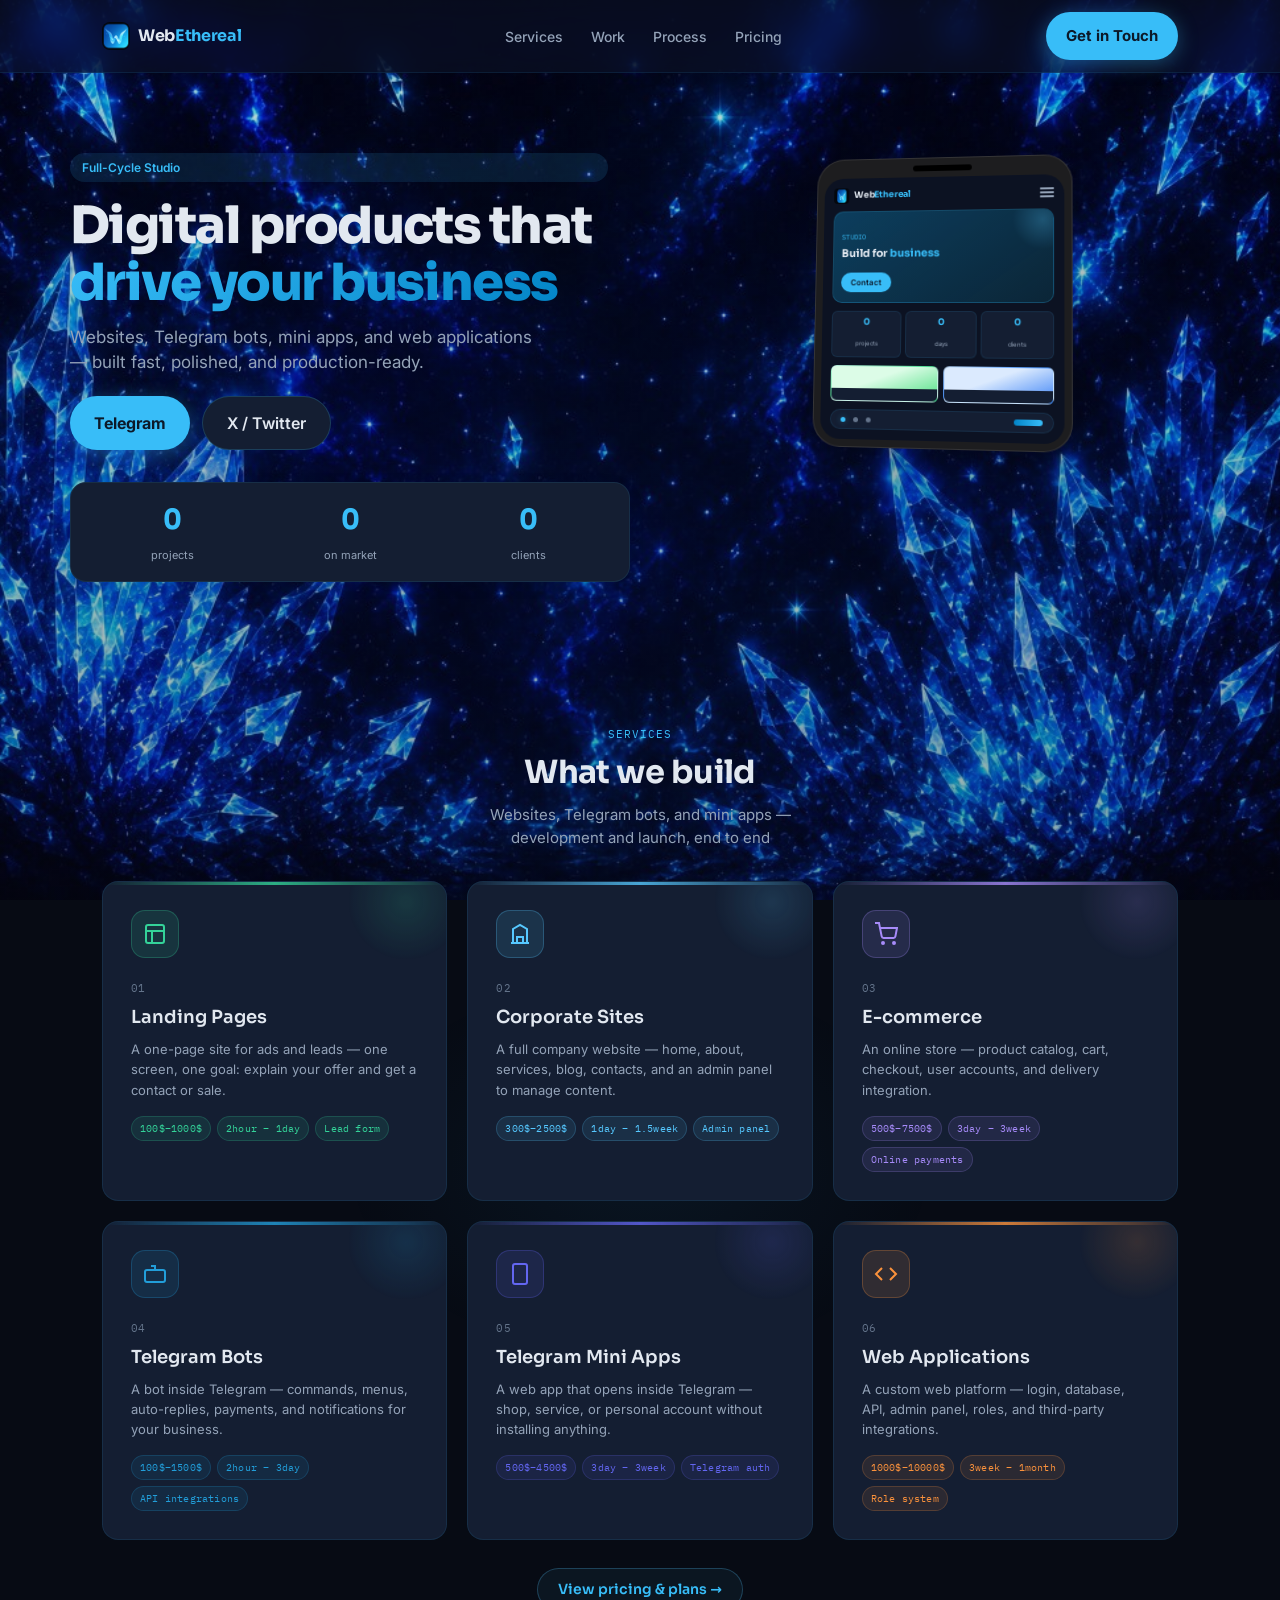
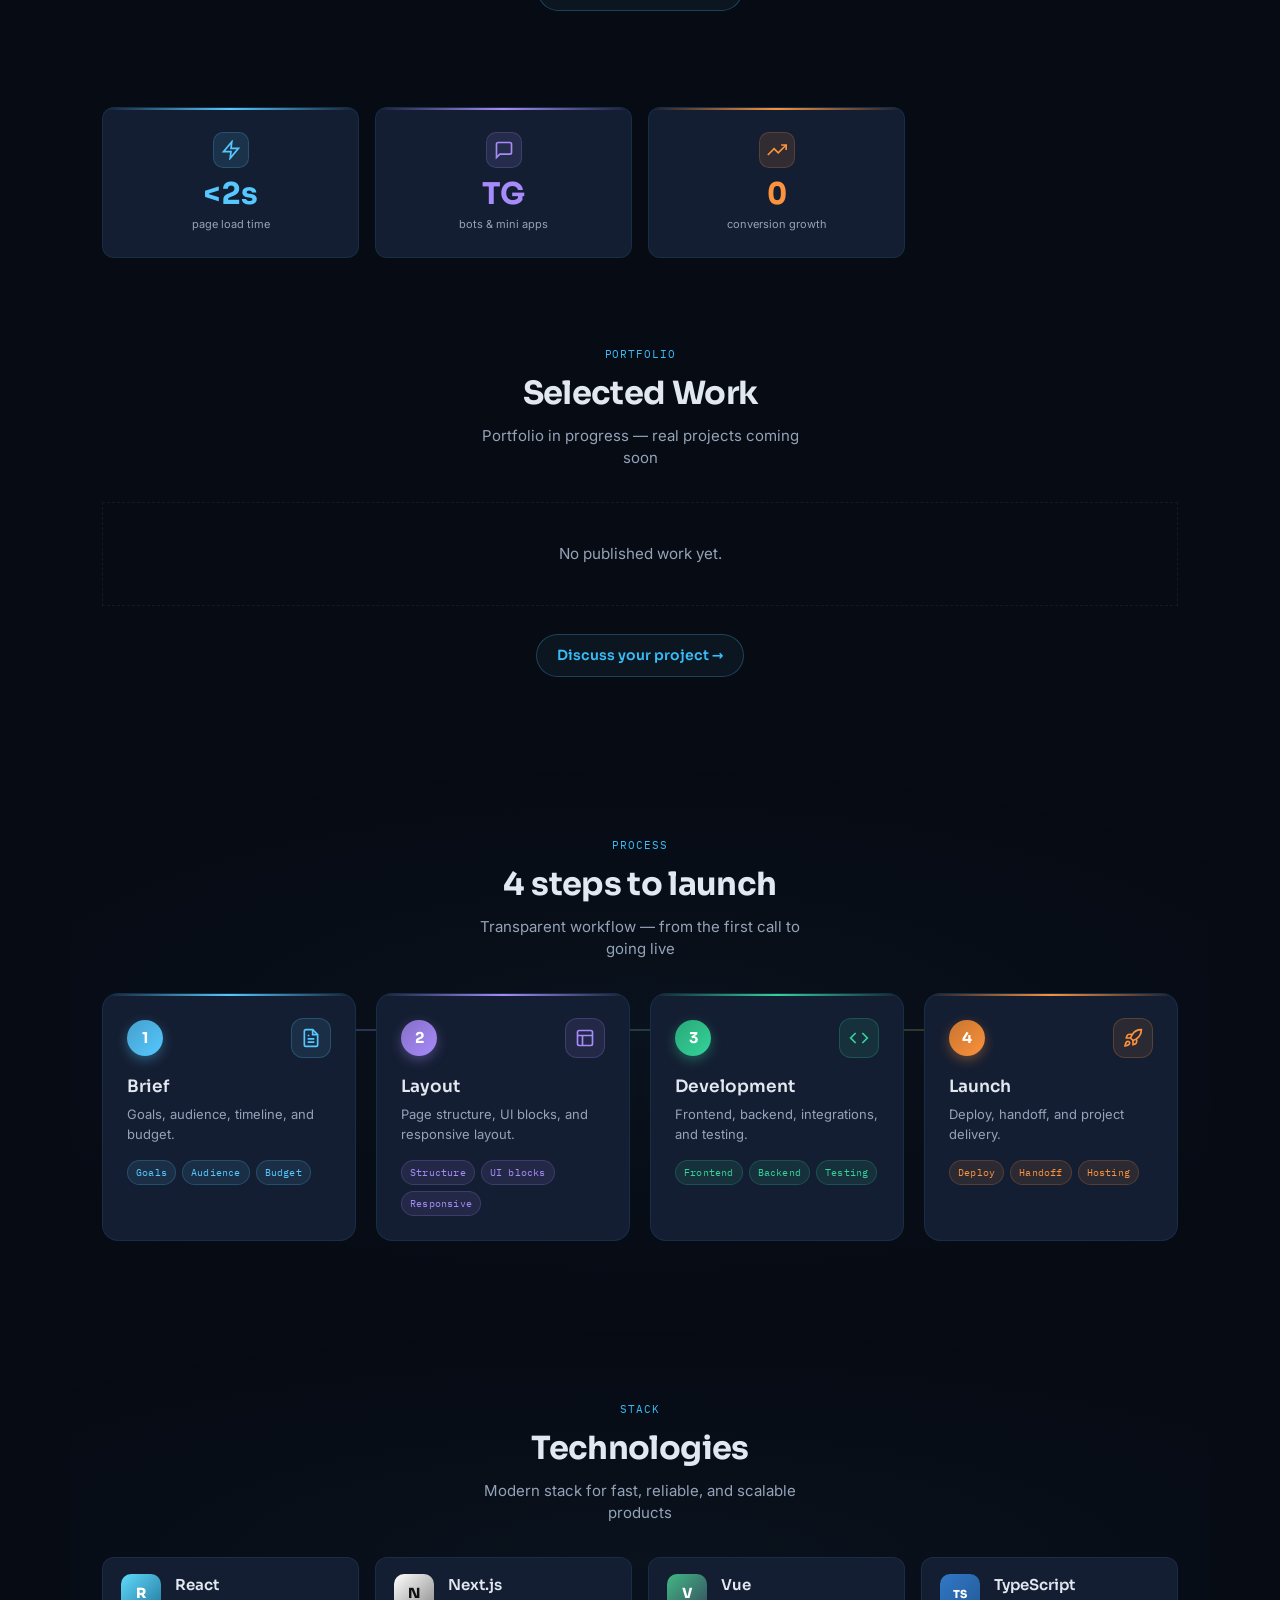
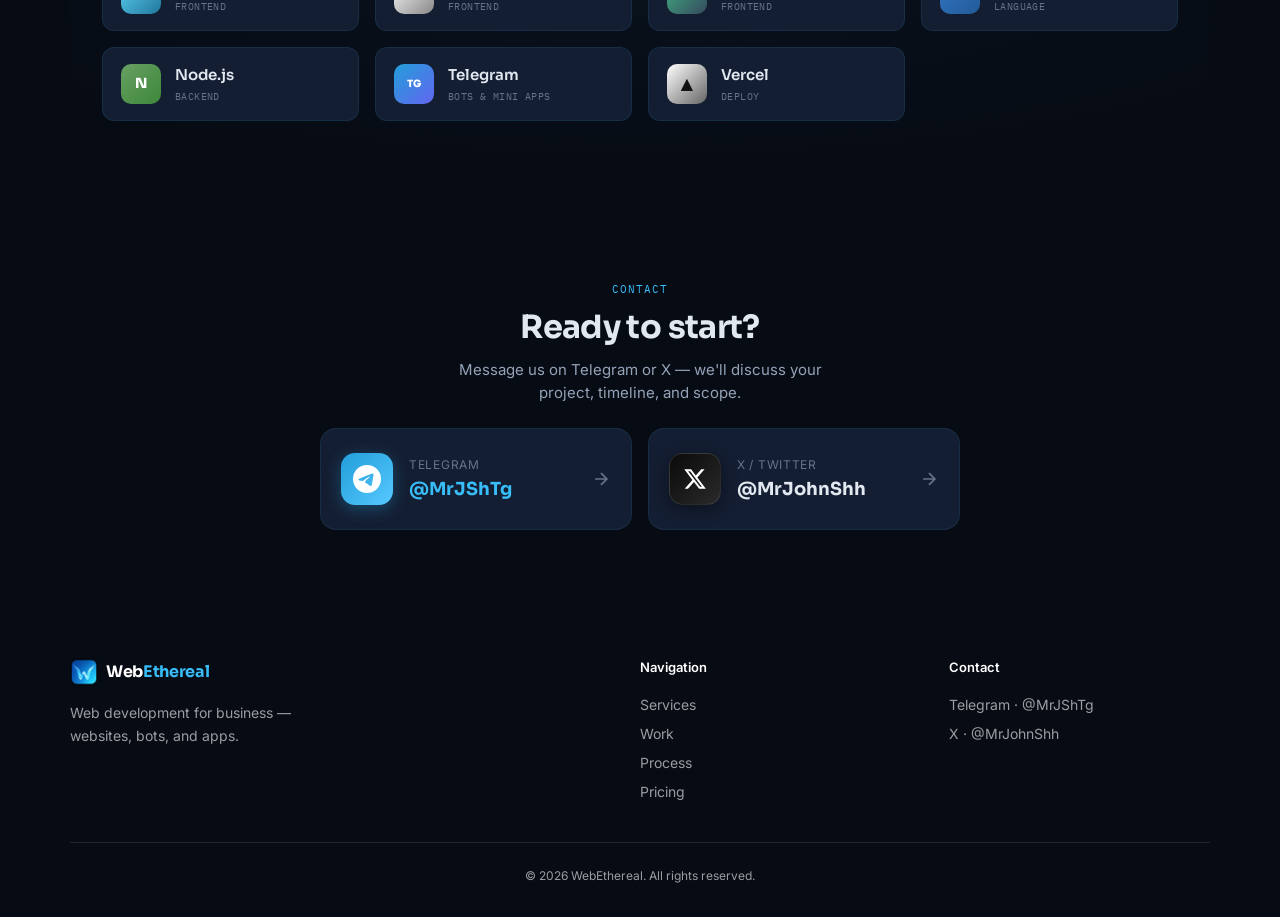
==== index.html @ c82da0ba "Update service cards with clear descriptions and pricing tags Co-authored-by: Cursor <cursoragent@cu" ====
<!DOCTYPE html>
<html lang="en">
<head>
  <meta charset="UTF-8">
  <meta name="viewport" content="width=device-width, initial-scale=1.0, viewport-fit=cover">
  <title>WebEthereal — Web Development Studio</title>
  <meta name="description" content="WebEthereal — full-cycle web studio: websites, Telegram bots, mini apps, and web applications.">
  <meta name="theme-color" content="#0c1222">
  <link rel="icon" href="images/logo.png" type="image/png">
  <link rel="preconnect" href="https://fonts.googleapis.com">
  <link rel="preconnect" href="https://fonts.gstatic.com" crossorigin>
  <link href="https://fonts.googleapis.com/css2?family=IBM+Plex+Mono:wght@400;500&family=Sora:wght@400;500;600;700;800&family=Inter:wght@400;500;600&display=swap" rel="stylesheet">
  <link rel="preload" href="images/bg.jpg" as="image">
  <link rel="stylesheet" href="css/styles.css">
</head>
<body>
  <div class="bg-media" aria-hidden="true">
    <div class="bg-media__overlay"></div>
  </div>

  <a href="#main" class="skip-link">Skip to content</a>

  <div class="app-shell">
    <div class="scroll-progress" id="scrollProgress" aria-hidden="true"></div>

    <header class="site-header" id="top">
      <nav class="nav" aria-label="Main navigation">
        <a href="#top" class="nav-logo">
          <img class="logo-mark" src="images/logo.png" alt="" width="28" height="28">
          <span class="logo-text">Web<span class="logo-accent">Ethereal</span></span>
        </a>
        <ul class="nav-links">
          <li><a href="#services">Services</a></li>
          <li><a href="#work">Work</a></li>
          <li><a href="#process">Process</a></li>
          <li><a href="docs.html">Pricing</a></li>
        </ul>
        <div class="nav-actions">
          <a href="#contact" class="btn btn-primary">Get in Touch</a>
        </div>
        <a href="#contact" class="btn btn-primary btn-sm header-cta mobile-only">Contact</a>
        <button class="nav-toggle mobile-only" id="navToggle" aria-label="Open menu" aria-expanded="false">
          <span></span><span></span><span></span>
        </button>
      </nav>
      <div class="mobile-drawer" id="mobileDrawer" aria-hidden="true">
        <ul class="drawer-links">
          <li><a href="#services">Services</a></li>
          <li><a href="#work">Work</a></li>
          <li><a href="#process">Process</a></li>
          <li><a href="docs.html">Pricing</a></li>
          <li><a href="#contact">Contact</a></li>
        </ul>
      </div>
    </header>

    <main id="main">
      <section class="hero">
        <div class="hero-bg" aria-hidden="true"></div>

        <div class="hero-content">
          <p class="hero-badge anim-item" style="--i:0">Full-Cycle Studio</p>
          <h1 class="hero-title anim-item" style="--i:1">
            Digital products that<br>
            <span class="hero-highlight">drive your business</span>
          </h1>
          <p class="hero-desc anim-item" style="--i:2">
            Websites, Telegram bots, mini apps, and web applications — built fast, polished, and production-ready.
          </p>
          <div class="hero-cta anim-item" style="--i:3">
            <a href="https://t.me/MrJShTg" target="_blank" rel="noopener noreferrer" class="btn btn-primary btn-lg btn-press">Telegram</a>
            <a href="https://x.com/MrJohnShh" target="_blank" rel="noopener noreferrer" class="btn btn-outline btn-lg btn-press">X / Twitter</a>
          </div>

          <div class="phone-mock anim-item" style="--i:4" aria-hidden="true">
            <div class="phone-frame">
              <div class="phone-notch"></div>
              <div class="phone-screen">
                <div class="mock-app">
                  <div class="mock-topbar">
                    <img class="mock-logo" src="images/logo.png" alt="" width="16" height="16">
                    <span class="mock-brand">Web<span>Ethereal</span></span>
                    <span class="mock-menu"></span>
                  </div>
                  <div class="mock-hero-card">
                    <span class="mock-badge">Studio</span>
                    <p class="mock-title">Build for <span>business</span></p>
                    <div class="mock-cta">Contact</div>
                  </div>
                  <div class="mock-stats">
                    <div class="mock-stat"><strong>0</strong><span>projects</span></div>
                    <div class="mock-stat"><strong>0</strong><span>days</span></div>
                    <div class="mock-stat"><strong>0</strong><span>clients</span></div>
                  </div>
                  <div class="mock-cards">
                    <div class="mock-card mock-card--green"></div>
                    <div class="mock-card mock-card--blue"></div>
                  </div>
                  <div class="mock-bottom-nav">
                    <span class="mock-nav-dot active"></span>
                    <span class="mock-nav-dot"></span>
                    <span class="mock-nav-dot"></span>
                    <span class="mock-nav-pill"></span>
                  </div>
                </div>
              </div>
            </div>
          </div>

          <div class="hero-stats anim-item" style="--i:5">
            <div class="hero-stat">
              <span class="hero-stat-num" data-count="0">0</span>
              <span class="hero-stat-label">projects</span>
            </div>
            <div class="hero-stat">
              <span class="hero-stat-num" data-count="0">0</span>
              <span class="hero-stat-label">on market</span>
            </div>
            <div class="hero-stat">
              <span class="hero-stat-num" data-count="0">0</span>
              <span class="hero-stat-label">clients</span>
            </div>
          </div>
        </div>
      </section>

      <section class="section services" id="services">
        <div class="services-wrap">
          <header class="section-header reveal">
            <p class="section-eyebrow">Services</p>
            <h2 class="section-title">What we build</h2>
            <p class="section-desc">Websites, Telegram bots, and mini apps — development and launch, end to end</p>
          </header>
          <div class="services-grid snap-scroll">
            <article class="service-card service-card--landing reveal">
              <div class="service-card-bg" aria-hidden="true"></div>
              <div class="service-icon" aria-hidden="true">
                <svg width="24" height="24" viewBox="0 0 24 24" fill="none" stroke="currentColor" stroke-width="2"><rect x="3" y="3" width="18" height="18" rx="2"/><path d="M3 9h18M9 21V9"/></svg>
              </div>
              <span class="service-num">01</span>
              <h3>Landing Pages</h3>
              <p>A one-page site for ads and leads — one screen, one goal: explain your offer and get a contact or sale.</p>
              <ul class="service-tags">
                <li>100$–1000$</li>
                <li>2hour – 1day</li>
                <li>Lead form</li>
              </ul>
            </article>
            <article class="service-card service-card--corp reveal">
              <div class="service-card-bg" aria-hidden="true"></div>
              <div class="service-icon" aria-hidden="true">
                <svg width="24" height="24" viewBox="0 0 24 24" fill="none" stroke="currentColor" stroke-width="2"><path d="M3 21h18M5 21V7l7-4 7 4v14"/><path d="M9 21v-6h6v6"/></svg>
              </div>
              <span class="service-num">02</span>
              <h3>Corporate Sites</h3>
              <p>A full company website — home, about, services, blog, contacts, and an admin panel to manage content.</p>
              <ul class="service-tags">
                <li>300$–2500$</li>
                <li>1day – 1.5week</li>
                <li>Admin panel</li>
              </ul>
            </article>
            <article class="service-card service-card--shop reveal">
              <div class="service-card-bg" aria-hidden="true"></div>
              <div class="service-icon" aria-hidden="true">
                <svg width="24" height="24" viewBox="0 0 24 24" fill="none" stroke="currentColor" stroke-width="2"><circle cx="9" cy="21" r="1"/><circle cx="20" cy="21" r="1"/><path d="M1 1h4l2.68 13.39a2 2 0 0 0 2 1.61h9.72a2 2 0 0 0 2-1.61L23 6H6"/></svg>
              </div>
              <span class="service-num">03</span>
              <h3>E-commerce</h3>
              <p>An online store — product catalog, cart, checkout, user accounts, and delivery integration.</p>
              <ul class="service-tags">
                <li>500$–7500$</li>
                <li>3day – 3week</li>
                <li>Online payments</li>
              </ul>
            </article>
            <article class="service-card service-card--bot reveal">
              <div class="service-card-bg" aria-hidden="true"></div>
              <div class="service-icon" aria-hidden="true">
                <svg width="24" height="24" viewBox="0 0 24 24" fill="none" stroke="currentColor" stroke-width="2"><path d="M12 8V4H8"/><rect x="2" y="8" width="20" height="12" rx="2"/><path d="M6 12h.01M10 12h.01M14 12h.01M18 12h.01"/></svg>
              </div>
              <span class="service-num">04</span>
              <h3>Telegram Bots</h3>
              <p>A bot inside Telegram — commands, menus, auto-replies, payments, and notifications for your business.</p>
              <ul class="service-tags">
                <li>100$–1500$</li>
                <li>2hour – 3day</li>
                <li>API integrations</li>
              </ul>
            </article>
            <article class="service-card service-card--miniapp reveal">
              <div class="service-card-bg" aria-hidden="true"></div>
              <div class="service-icon" aria-hidden="true">
                <svg width="24" height="24" viewBox="0 0 24 24" fill="none" stroke="currentColor" stroke-width="2"><rect x="5" y="2" width="14" height="20" rx="2"/><path d="M12 18h.01"/></svg>
              </div>
              <span class="service-num">05</span>
              <h3>Telegram Mini Apps</h3>
              <p>A web app that opens inside Telegram — shop, service, or personal account without installing anything.</p>
              <ul class="service-tags">
                <li>500$–4500$</li>
                <li>3day – 3week</li>
                <li>Telegram auth</li>
              </ul>
            </article>
            <article class="service-card service-card--webapp reveal">
              <div class="service-card-bg" aria-hidden="true"></div>
              <div class="service-icon" aria-hidden="true">
                <svg width="24" height="24" viewBox="0 0 24 24" fill="none" stroke="currentColor" stroke-width="2"><polyline points="16 18 22 12 16 6"/><polyline points="8 6 2 12 8 18"/></svg>
              </div>
              <span class="service-num">06</span>
              <h3>Web Applications</h3>
              <p>A custom web platform — login, database, API, admin panel, roles, and third-party integrations.</p>
              <ul class="service-tags">
                <li>1000$–10000$</li>
                <li>3week – 1month</li>
                <li>Role system</li>
              </ul>
            </article>
          </div>
          <div class="services-footer reveal">
            <a href="docs.html" class="services-cta">View pricing & plans →</a>
          </div>
        </div>
        <div class="scroll-hint mobile-only" aria-hidden="true">← scroll →</div>
      </section>

      <section class="section metrics" aria-label="Metrics">
        <div class="metrics-wrap">
          <div class="metrics-grid">
            <article class="metric-card metric-card--speed reveal">
              <div class="metric-icon" aria-hidden="true">
                <svg width="20" height="20" viewBox="0 0 24 24" fill="none" stroke="currentColor" stroke-width="2"><path d="M13 2L3 14h9l-1 8 10-12h-9l1-8z"/></svg>
              </div>
              <span class="metric-value">&lt;2s</span>
              <span class="metric-label">page load time</span>
            </article>
            <article class="metric-card metric-card--monitor reveal">
              <div class="metric-icon" aria-hidden="true">
                <svg width="20" height="20" viewBox="0 0 24 24" fill="none" stroke="currentColor" stroke-width="2"><path d="M21 15a2 2 0 0 1-2 2H7l-4 4V5a2 2 0 0 1 2-2h14a2 2 0 0 1 2 2z"/></svg>
              </div>
              <span class="metric-value">TG</span>
              <span class="metric-label">bots & mini apps</span>
            </article>
            <article class="metric-card metric-card--growth reveal">
              <div class="metric-icon" aria-hidden="true">
                <svg width="20" height="20" viewBox="0 0 24 24" fill="none" stroke="currentColor" stroke-width="2"><path d="M23 6l-9.5 9.5-5-5L1 18"/><path d="M17 6h6v6"/></svg>
              </div>
              <span class="metric-value" data-count="0">0</span>
              <span class="metric-label">conversion growth</span>
            </article>
          </div>
        </div>
      </section>

      <section class="section work" id="work">
        <div class="work-wrap">
          <header class="section-header reveal">
            <p class="section-eyebrow">Portfolio</p>
            <h2 class="section-title">Selected Work</h2>
            <p class="section-desc">Portfolio in progress — real projects coming soon</p>
          </header>
          <div class="work-empty reveal">
            <p>No published work yet.</p>
          </div>
          <div class="work-footer reveal">
            <a href="#contact" class="work-cta">Discuss your project →</a>
          </div>
        </div>
      </section>

      <section class="section process" id="process">
        <div class="process-wrap">
          <header class="section-header reveal">
            <p class="section-eyebrow">Process</p>
            <h2 class="section-title">4 steps to launch</h2>
            <p class="section-desc">Transparent workflow — from the first call to going live</p>
          </header>
          <div class="process-track">
            <div class="process-line" aria-hidden="true"></div>
            <div class="process-scroll snap-scroll">
              <article class="process-step process-step--1 reveal">
                <div class="process-step-top">
                  <span class="process-num">1</span>
                  <div class="process-icon" aria-hidden="true">
                    <svg width="20" height="20" viewBox="0 0 24 24" fill="none" stroke="currentColor" stroke-width="2"><path d="M14 2H6a2 2 0 0 0-2 2v16a2 2 0 0 0 2 2h12a2 2 0 0 0 2-2V8z"/><path d="M14 2v6h6M16 13H8M16 17H8M10 9H8"/></svg>
                  </div>
                </div>
                <h3>Brief</h3>
                <p>Goals, audience, timeline, and budget.</p>
                <ul class="process-tags">
                  <li>Goals</li>
                  <li>Audience</li>
                  <li>Budget</li>
                </ul>
              </article>
              <article class="process-step process-step--2 reveal">
                <div class="process-step-top">
                  <span class="process-num">2</span>
                  <div class="process-icon" aria-hidden="true">
                    <svg width="20" height="20" viewBox="0 0 24 24" fill="none" stroke="currentColor" stroke-width="2"><rect x="3" y="3" width="18" height="18" rx="2"/><path d="M3 9h18M9 21V9"/></svg>
                  </div>
                </div>
                <h3>Layout</h3>
                <p>Page structure, UI blocks, and responsive layout.</p>
                <ul class="process-tags">
                  <li>Structure</li>
                  <li>UI blocks</li>
                  <li>Responsive</li>
                </ul>
              </article>
              <article class="process-step process-step--3 reveal">
                <div class="process-step-top">
                  <span class="process-num">3</span>
                  <div class="process-icon" aria-hidden="true">
                    <svg width="20" height="20" viewBox="0 0 24 24" fill="none" stroke="currentColor" stroke-width="2"><polyline points="16 18 22 12 16 6"/><polyline points="8 6 2 12 8 18"/></svg>
                  </div>
                </div>
                <h3>Development</h3>
                <p>Frontend, backend, integrations, and testing.</p>
                <ul class="process-tags">
                  <li>Frontend</li>
                  <li>Backend</li>
                  <li>Testing</li>
                </ul>
              </article>
              <article class="process-step process-step--4 reveal">
                <div class="process-step-top">
                  <span class="process-num">4</span>
                  <div class="process-icon" aria-hidden="true">
                    <svg width="20" height="20" viewBox="0 0 24 24" fill="none" stroke="currentColor" stroke-width="2"><path d="M4.5 16.5c-1.5 1.26-2 5-2 5s3.74-.5 5-2c.71-.84.7-2.13-.09-2.91a2.18 2.18 0 0 0-2.91-.09z"/><path d="M12 15l-3-3a22 22 0 0 1 2-3.95A12.88 12.88 0 0 1 22 2c0 2.72-.78 7.5-6 11a22.35 22.35 0 0 1-4 2z"/><path d="M9 12H4s.55-3.03 2-4c1.62-1.08 5 0 5 0"/><path d="M12 15v5s3.03-.55 4-2c1.08-1.62 0-5 0-5"/></svg>
                  </div>
                </div>
                <h3>Launch</h3>
                <p>Deploy, handoff, and project delivery.</p>
                <ul class="process-tags">
                  <li>Deploy</li>
                  <li>Handoff</li>
                  <li>Hosting</li>
                </ul>
              </article>
            </div>
          </div>
        </div>
      </section>

      <section class="section stack" id="stack">
        <div class="stack-wrap">
          <header class="section-header reveal">
            <p class="section-eyebrow">Stack</p>
            <h2 class="section-title">Technologies</h2>
            <p class="section-desc">Modern stack for fast, reliable, and scalable products</p>
          </header>
          <div class="stack-grid">
            <article class="stack-card reveal">
              <div class="stack-icon stack-icon--react" aria-hidden="true">R</div>
              <div class="stack-info"><strong>React</strong><span>Frontend</span></div>
            </article>
            <article class="stack-card reveal">
              <div class="stack-icon stack-icon--next" aria-hidden="true">N</div>
              <div class="stack-info"><strong>Next.js</strong><span>Frontend</span></div>
            </article>
            <article class="stack-card reveal">
              <div class="stack-icon stack-icon--vue" aria-hidden="true">V</div>
              <div class="stack-info"><strong>Vue</strong><span>Frontend</span></div>
            </article>
            <article class="stack-card reveal">
              <div class="stack-icon stack-icon--ts" aria-hidden="true">TS</div>
              <div class="stack-info"><strong>TypeScript</strong><span>Language</span></div>
            </article>
            <article class="stack-card reveal">
              <div class="stack-icon stack-icon--node" aria-hidden="true">N</div>
              <div class="stack-info"><strong>Node.js</strong><span>Backend</span></div>
            </article>
            <article class="stack-card reveal">
              <div class="stack-icon stack-icon--tg" aria-hidden="true">TG</div>
              <div class="stack-info"><strong>Telegram</strong><span>Bots & Mini Apps</span></div>
            </article>
            <article class="stack-card reveal">
              <div class="stack-icon stack-icon--vercel" aria-hidden="true">▲</div>
              <div class="stack-info"><strong>Vercel</strong><span>Deploy</span></div>
            </article>
          </div>
        </div>
      </section>

      <section class="section contact" id="contact">
        <div class="tg-block reveal">
          <header class="section-header">
            <p class="section-eyebrow">Contact</p>
            <h2 class="section-title">Ready to start?</h2>
            <p class="contact-desc">Message us on Telegram or X — we'll discuss your project, timeline, and scope.</p>
          </header>
          <div class="social-cards">
            <a href="https://t.me/MrJShTg" target="_blank" rel="noopener noreferrer" class="social-card social-card--tg btn-press">
              <span class="social-icon" aria-hidden="true">
                <svg width="28" height="28" viewBox="0 0 24 24" fill="currentColor"><path d="M11.944 0A12 12 0 0 0 0 12a12 12 0 0 0 12 12 12 12 0 0 0 12-12A12 12 0 0 0 12 0a12 12 0 0 0-.056 0zm4.962 7.224c.1-.002.321.023.465.14a.506.506 0 0 1 .171.325c.016.093.036.306.02.472-.18 1.898-.962 6.502-1.36 8.627-.168.9-.499 1.201-.82 1.23-.696.065-1.225-.46-1.9-.902-1.056-.693-1.653-1.124-2.678-1.8-1.185-.78-.417-1.21.258-1.91.177-.184 3.247-2.977 3.307-3.23.007-.032.014-.15-.056-.212s-.174-.041-.249-.024c-.106.024-1.793 1.14-5.061 3.345-.48.33-.913.49-1.302.48-.428-.008-1.252-.241-1.865-.44-.752-.245-1.349-.374-1.297-.789.027-.216.325-.437.893-.663 3.498-1.524 5.83-2.529 6.998-3.014 3.332-1.386 4.025-1.627 4.476-1.635z"/></svg>
              </span>
              <span class="social-info">
                <span class="social-label">Telegram</span>
                <span class="social-handle">@MrJShTg</span>
              </span>
              <span class="social-arrow" aria-hidden="true">
                <svg width="20" height="20" viewBox="0 0 24 24" fill="none" stroke="currentColor" stroke-width="2"><path d="M5 12h14M12 5l7 7-7 7"/></svg>
              </span>
            </a>
            <a href="https://x.com/MrJohnShh" target="_blank" rel="noopener noreferrer" class="social-card social-card--x btn-press">
              <span class="social-icon" aria-hidden="true">
                <svg width="24" height="24" viewBox="0 0 24 24" fill="currentColor"><path d="M18.244 2.25h3.308l-7.227 8.26 8.502 11.24H16.17l-5.214-6.817L4.99 21.75H1.68l7.73-8.835L1.254 2.25H8.08l4.713 6.231zm-1.161 17.52h1.833L7.084 4.126H5.117z"/></svg>
              </span>
              <span class="social-info">
                <span class="social-label">X / Twitter</span>
                <span class="social-handle">@MrJohnShh</span>
              </span>
              <span class="social-arrow" aria-hidden="true">
                <svg width="20" height="20" viewBox="0 0 24 24" fill="none" stroke="currentColor" stroke-width="2"><path d="M5 12h14M12 5l7 7-7 7"/></svg>
              </span>
            </a>
          </div>
        </div>
      </section>
    </main>

    <footer class="site-footer">
      <div class="footer-inner">
        <div class="footer-brand">
          <a href="#top" class="nav-logo">
            <img class="logo-mark" src="images/logo.png" alt="" width="28" height="28">
            <span class="logo-text">Web<span class="logo-accent">Ethereal</span></span>
          </a>
          <p>Web development for business — websites, bots, and apps.</p>
        </div>
        <div class="footer-col">
          <h4>Navigation</h4>
          <a href="#services">Services</a>
          <a href="#work">Work</a>
          <a href="#process">Process</a>
          <a href="docs.html">Pricing</a>
        </div>
        <div class="footer-col">
          <h4>Contact</h4>
          <a href="https://t.me/MrJShTg" target="_blank" rel="noopener noreferrer">Telegram · @MrJShTg</a>
          <a href="https://x.com/MrJohnShh" target="_blank" rel="noopener noreferrer">X · @MrJohnShh</a>
        </div>
      </div>
      <p class="footer-copy">© 2026 WebEthereal. All rights reserved.</p>
    </footer>

    <nav class="bottom-nav" aria-label="Bottom navigation">
      <a href="#top" class="bottom-nav-item active" data-section="top">
        <svg width="22" height="22" viewBox="0 0 24 24" fill="none" stroke="currentColor" stroke-width="2"><path d="M3 9l9-7 9 7v11a2 2 0 0 1-2 2H5a2 2 0 0 1-2-2z"/></svg>
        <span>Home</span>
      </a>
      <a href="#services" class="bottom-nav-item" data-section="services">
        <svg width="22" height="22" viewBox="0 0 24 24" fill="none" stroke="currentColor" stroke-width="2"><rect x="3" y="3" width="7" height="7"/><rect x="14" y="3" width="7" height="7"/><rect x="3" y="14" width="7" height="7"/><rect x="14" y="14" width="7" height="7"/></svg>
        <span>Services</span>
      </a>
      <a href="#work" class="bottom-nav-item" data-section="work">
        <svg width="22" height="22" viewBox="0 0 24 24" fill="none" stroke="currentColor" stroke-width="2"><rect x="2" y="7" width="20" height="14" rx="2"/><path d="M16 7V5a2 2 0 0 0-2-2h-4a2 2 0 0 0-2 2v2"/></svg>
        <span>Work</span>
      </a>
      <a href="#contact" class="bottom-nav-item bottom-nav-cta" data-section="contact">
        <svg width="22" height="22" viewBox="0 0 24 24" fill="none" stroke="currentColor" stroke-width="2"><path d="M21 15a2 2 0 0 1-2 2H7l-4 4V5a2 2 0 0 1 2-2h14a2 2 0 0 1 2 2z"/></svg>
        <span>Contact</span>
      </a>
    </nav>
  </div>

  <div class="toast" id="toast" role="status" aria-live="polite"></div>
  <script src="js/site-config.js"></script>
  <script src="js/main.js"></script>
  <script src="js/online-widget.js"></script>
</body>
</html>
---- css/styles.css ----
:root {
  --bg: #0c1222;
  --bg-card: #141e32;
  --bg-alt: #101828;
  --bg-dark: #070b14;
  --border: rgba(56, 189, 248, 0.1);
  --border-strong: rgba(56, 189, 248, 0.2);
  --text: #e2e8f0;
  --text-muted: #94a3b8;
  --text-dim: #64748b;
  --text-on-dark: #e2e8f0;
  --accent: #38bdf8;
  --accent-hover: #7dd3fc;
  --accent-text: #0c1929;
  --accent-light: rgba(56, 189, 248, 0.12);
  --accent-glow: rgba(56, 189, 248, 0.35);
  --blue-deep: #0e3a5f;
  --blue-mid: #0284c7;
  --purple: #0ea5e9;
  --pink: #22d3ee;
  --green: #34d399;
  --font-display: 'Sora', system-ui, sans-serif;
  --font-body: 'Inter', system-ui, sans-serif;
  --font-mono: 'IBM Plex Mono', monospace;
  --radius: 16px;
  --radius-sm: 12px;
  --app-w: 430px;
  --container: 1140px;
  --header-h: 56px;
  --header-h-desktop: 72px;
  --bottom-nav-h: 72px;
  --safe-bottom: env(safe-area-inset-bottom, 0px);
  --ease-out: cubic-bezier(0.22, 1, 0.36, 1);
  --ease-spring: cubic-bezier(0.34, 1.56, 0.64, 1);
  --dur-fast: 180ms;
  --dur-base: 260ms;
  --dur-slow: 400ms;
}

*, *::before, *::after { box-sizing: border-box; margin: 0; padding: 0; }

html {
  scroll-behavior: smooth;
  -webkit-tap-highlight-color: transparent;
}

body {
  font-family: var(--font-body);
  font-size: 16px;
  line-height: 1.5;
  color: var(--text);
  background: #070b14;
  min-height: 100dvh;
  -webkit-font-smoothing: antialiased;
  touch-action: manipulation;
}

.bg-media {
  position: fixed;
  inset: 0;
  z-index: 0;
  overflow: hidden;
  pointer-events: none;
  background: #070b14 url('../images/bg.jpg') center / cover no-repeat;
  background-attachment: fixed;
}

.bg-media__overlay {
  position: absolute;
  inset: 0;
  background: linear-gradient(
    180deg,
    rgba(7, 11, 20, 0.15) 0%,
    rgba(7, 11, 20, 0.25) 50%,
    rgba(7, 11, 20, 0.35) 100%
  );
}

body::before {
  display: none;
}

img, svg { display: block; max-width: 100%; }
a { color: inherit; text-decoration: none; }
ul { list-style: none; }
button, input, textarea { font: inherit; border: none; background: none; }

.skip-link {
  position: absolute;
  top: -100%;
  left: 1rem;
  z-index: 1000;
  padding: 0.75rem 1rem;
  background: var(--accent);
  color: #fff;
  border-radius: 8px;
}

.skip-link:focus { top: 1rem; }

/* ===== App Shell (phone-like) ===== */
.app-shell {
  width: 100%;
  max-width: var(--app-w);
  min-height: 100dvh;
  margin-inline: auto;
  background: transparent;
  position: relative;
  overflow-x: hidden;
  box-shadow: 0 0 0 1px rgba(56, 189, 248, 0.08);
  z-index: 1;
}

@media (min-width: 480px) and (max-width: 1023px) {
  body { padding: 1rem 0; }
  .app-shell {
    min-height: calc(100dvh - 2rem);
    border-radius: 32px;
    overflow: hidden;
  }
}

.scroll-progress {
  position: fixed;
  top: 0;
  left: 50%;
  transform: translateX(-50%);
  width: min(100%, var(--app-w));
  height: 3px;
  z-index: 200;
  background: transparent;
}

.scroll-progress::after {
  content: '';
  display: block;
  height: 100%;
  width: var(--progress, 0%);
  background: linear-gradient(90deg, var(--accent), var(--blue-mid));
  border-radius: 0 2px 2px 0;
  transition: width 80ms linear;
}

/* ===== Header ===== */
.site-header {
  position: sticky;
  top: 0;
  z-index: 100;
  background: rgba(12, 18, 34, 0.65);
  backdrop-filter: blur(16px) saturate(160%);
  -webkit-backdrop-filter: blur(16px) saturate(160%);
  border-bottom: 1px solid var(--border);
  transition: transform var(--dur-base) var(--ease-out), box-shadow var(--dur-base);
}

.site-header.header-hidden { transform: translateY(-100%); }
.site-header.header-scrolled { box-shadow: 0 4px 20px rgba(0, 0, 0, 0.06); }

.nav {
  display: flex;
  align-items: center;
  justify-content: space-between;
  height: var(--header-h);
  padding: 0 1.25rem;
}

.nav-logo {
  display: flex;
  align-items: center;
  gap: 0.5rem;
}

.logo-mark {
  width: 28px;
  height: 28px;
  border-radius: 8px;
  object-fit: cover;
  flex-shrink: 0;
  animation: logoPulse 3s ease-in-out infinite;
}

@keyframes logoPulse {
  0%, 100% { transform: scale(1); }
  50% { transform: scale(1.05); }
}

.logo-text {
  font-family: var(--font-display);
  font-weight: 700;
  font-size: 1rem;
  letter-spacing: -0.02em;
}

.logo-accent { color: var(--accent); }

.mobile-only { display: flex; }
.nav-links,
.nav-actions { display: none; }

.nav-links {
  gap: 1.75rem;
  margin-inline: auto;
  list-style: none;
}

.nav-links a {
  font-size: 0.875rem;
  font-weight: 500;
  color: var(--text-muted);
  transition: color var(--dur-fast);
  position: relative;
}

.nav-links a::after {
  content: '';
  position: absolute;
  bottom: -4px;
  left: 0;
  width: 0;
  height: 2px;
  background: var(--accent);
  border-radius: 2px;
  transition: width var(--dur-base) var(--ease-out);
}

.nav-links a:hover { color: var(--text); }
.nav-links a:hover::after { width: 100%; }

.nav-actions {
  align-items: center;
  gap: 1.25rem;
  flex-shrink: 0;
}

.nav-phone {
  font-size: 0.875rem;
  font-weight: 500;
  color: var(--text-muted);
  white-space: nowrap;
  transition: color var(--dur-fast);
}

.nav-phone:hover { color: var(--accent); }

.btn-sm { padding: 0.5rem 1rem; font-size: 0.8125rem; }

.header-cta { animation: ctaGlow 2.5s ease-in-out infinite; }

@keyframes ctaGlow {
  0%, 100% { box-shadow: 0 2px 12px var(--accent-glow); }
  50% { box-shadow: 0 4px 24px var(--accent-glow); }
}

.nav-toggle {
  display: flex;
  flex-direction: column;
  gap: 5px;
  padding: 10px;
  min-width: 44px;
  min-height: 44px;
  align-items: center;
  justify-content: center;
  cursor: pointer;
}

.nav-toggle span {
  display: block;
  width: 20px;
  height: 2px;
  background: var(--text);
  border-radius: 2px;
  transition: transform var(--dur-base) var(--ease-out), opacity var(--dur-fast);
}

.nav-toggle.open span:nth-child(1) { transform: translateY(7px) rotate(45deg); }
.nav-toggle.open span:nth-child(2) { opacity: 0; transform: scaleX(0); }
.nav-toggle.open span:nth-child(3) { transform: translateY(-7px) rotate(-45deg); }

.mobile-drawer {
  max-height: 0;
  overflow: hidden;
  transition: max-height var(--dur-slow) var(--ease-out);
  background: var(--bg-card);
  border-bottom: 1px solid var(--border);
}

.mobile-drawer.open { max-height: 320px; }

.drawer-links { padding: 0.5rem 1.25rem 1.25rem; }

.drawer-links a {
  display: block;
  padding: 0.875rem 0;
  font-weight: 500;
  border-bottom: 1px solid var(--border);
  transition: color var(--dur-fast), padding-left var(--dur-base) var(--ease-out);
}

.drawer-links a:hover,
.drawer-links a:active { color: var(--accent); padding-left: 0.5rem; }

/* ===== Buttons ===== */
.btn {
  display: inline-flex;
  align-items: center;
  justify-content: center;
  gap: 0.5rem;
  padding: 0.75rem 1.25rem;
  border-radius: 999px;
  font-size: 0.9375rem;
  font-weight: 600;
  transition: transform var(--dur-fast) var(--ease-spring), box-shadow var(--dur-base), background var(--dur-fast);
  cursor: pointer;
  min-height: 48px;
  position: relative;
  overflow: hidden;
}

.btn-primary {
  background: var(--accent);
  color: var(--accent-text);
  box-shadow: 0 4px 20px var(--accent-glow);
  font-weight: 700;
}

.btn-primary:hover {
  background: var(--accent-hover);
  color: var(--accent-text);
}

.btn-outline {
  border: 1.5px solid var(--border-strong);
  background: var(--bg-card);
  color: var(--text);
}

.btn-outline:hover {
  border-color: var(--accent);
  color: var(--accent);
  background: var(--accent-light);
}

.btn-lg { padding: 0.875rem 1.5rem; font-size: 1rem; }

.btn-press:active { transform: scale(0.96); }

.btn:focus-visible {
  outline: 2px solid var(--accent);
  outline-offset: 3px;
}

.btn-submit.loading .btn-text { opacity: 0; }
.btn-submit.loading .btn-loader {
  opacity: 1;
  animation: spin 0.7s linear infinite;
}

.btn-loader {
  position: absolute;
  width: 20px;
  height: 20px;
  border: 2px solid rgba(10, 22, 40, 0.25);
  border-top-color: var(--accent-text);
  border-radius: 50%;
  opacity: 0;
}

@keyframes spin { to { transform: rotate(360deg); } }

/* ===== Hero ===== */
.hero {
  position: relative;
  padding: 1.5rem 1.25rem 2rem;
  overflow: hidden;
}

.hero-bg { position: absolute; inset: 0; pointer-events: none; overflow: hidden; }

.hero-orb {
  position: absolute;
  border-radius: 50%;
  filter: blur(60px);
  animation: orbFloat 8s ease-in-out infinite;
}

.hero-orb-1 {
  width: 220px; height: 220px;
  background: rgba(14, 165, 233, 0.3);
  top: -40px; right: -60px;
}

.hero-orb-2 {
  width: 180px; height: 180px;
  background: rgba(6, 182, 212, 0.18);
  bottom: 20%; left: -40px;
  animation-delay: -3s;
}

.hero-orb-3 {
  width: 140px; height: 140px;
  background: rgba(30, 64, 175, 0.25);
  top: 40%; right: 10%;
  animation-delay: -5s;
}

@keyframes orbFloat {
  0%, 100% { transform: translate(0, 0) scale(1); }
  33% { transform: translate(10px, -15px) scale(1.05); }
  66% { transform: translate(-8px, 10px) scale(0.95); }
}

.hero-content { position: relative; }

.anim-item {
  opacity: 0;
  transform: translateY(24px);
  animation: heroIn var(--dur-slow) var(--ease-out) forwards;
  animation-delay: calc(var(--i, 0) * 80ms + 100ms);
}

@keyframes heroIn {
  to { opacity: 1; transform: translateY(0); }
}

.hero-badge {
  display: inline-block;
  padding: 0.35rem 0.75rem;
  background: var(--accent-light);
  color: var(--accent);
  border-radius: 999px;
  font-size: 0.75rem;
  font-weight: 600;
  margin-bottom: 1rem;
}

.hero-title {
  font-family: var(--font-display);
  font-size: clamp(1.875rem, 8vw, 2.25rem);
  font-weight: 800;
  line-height: 1.1;
  letter-spacing: -0.03em;
  margin-bottom: 0.875rem;
}

.hero-highlight {
  background: linear-gradient(135deg, var(--accent), var(--blue-mid));
  -webkit-background-clip: text;
  -webkit-text-fill-color: transparent;
  background-clip: text;
}

.hero-desc {
  color: var(--text-muted);
  font-size: 0.9375rem;
  margin-bottom: 1.25rem;
  max-width: 340px;
}

.hero-cta {
  display: flex;
  flex-direction: column;
  gap: 0.75rem;
  margin-bottom: 1.75rem;
}

.hero-cta .btn { width: 100%; }

/* Phone mockup */
.phone-mock {
  display: flex;
  justify-content: center;
  margin: 1.5rem 0;
  perspective: 800px;
}

.phone-frame {
  width: 200px;
  padding: 8px;
  background: #1d1d1f;
  border-radius: 28px;
  box-shadow: 0 20px 50px rgba(0, 0, 0, 0.2), inset 0 0 0 1px rgba(255,255,255,0.1);
  animation: phoneFloat 4s ease-in-out infinite;
  transform: rotateY(-8deg) rotateX(4deg);
}

@keyframes phoneFloat {
  0%, 100% { transform: rotateY(-8deg) rotateX(4deg) translateY(0); }
  50% { transform: rotateY(-5deg) rotateX(2deg) translateY(-8px); }
}

.phone-notch {
  width: 60px;
  height: 6px;
  background: #000;
  border-radius: 999px;
  margin: 0 auto 6px;
}

.phone-screen {
  background: var(--bg);
  border-radius: 20px;
  padding: 10px;
  overflow: hidden;
}

.mock-app {
  display: flex;
  flex-direction: column;
  gap: 8px;
}

.mock-topbar {
  display: flex;
  align-items: center;
  gap: 5px;
}

.mock-logo {
  width: 16px;
  height: 16px;
  border-radius: 4px;
  flex-shrink: 0;
}

.mock-brand {
  font-family: var(--font-display);
  font-size: 0.5625rem;
  font-weight: 700;
  color: var(--text);
  flex: 1;
  letter-spacing: -0.02em;
}

.mock-brand span { color: var(--accent); }

.mock-menu {
  width: 14px;
  height: 2px;
  background: var(--text-muted);
  border-radius: 2px;
  box-shadow: 0 -4px 0 var(--text-muted), 0 4px 0 var(--text-muted);
}

.mock-hero-card {
  background: linear-gradient(145deg, rgba(14, 165, 233, 0.3), rgba(6, 182, 212, 0.12));
  border: 1px solid rgba(56, 189, 248, 0.2);
  border-radius: 10px;
  padding: 10px 8px;
  position: relative;
  overflow: hidden;
}

.mock-hero-card::before {
  content: '';
  position: absolute;
  top: -20px;
  right: -20px;
  width: 60px;
  height: 60px;
  background: radial-gradient(circle, rgba(86, 200, 255, 0.25), transparent 70%);
  pointer-events: none;
}

.mock-badge {
  display: inline-block;
  font-family: var(--font-mono);
  font-size: 0.4375rem;
  color: var(--accent);
  text-transform: uppercase;
  letter-spacing: 0.04em;
  margin-bottom: 4px;
}

.mock-title {
  font-family: var(--font-display);
  font-size: 0.6875rem;
  font-weight: 700;
  line-height: 1.25;
  color: var(--text);
  margin-bottom: 8px;
}

.mock-title span { color: var(--accent); }

.mock-cta {
  display: inline-block;
  font-size: 0.5rem;
  font-weight: 600;
  color: var(--accent-text);
  background: var(--accent);
  padding: 4px 10px;
  border-radius: 999px;
  animation: mockCtaPulse 2.5s ease-in-out infinite;
}

@keyframes mockCtaPulse {
  0%, 100% { box-shadow: 0 0 0 0 rgba(86, 200, 255, 0.4); }
  50% { box-shadow: 0 0 0 4px rgba(86, 200, 255, 0); }
}

.mock-stats {
  display: grid;
  grid-template-columns: repeat(3, 1fr);
  gap: 4px;
}

.mock-stat {
  background: var(--bg-card);
  border: 1px solid var(--border);
  border-radius: 6px;
  padding: 5px 4px;
  text-align: center;
}

.mock-stat strong {
  display: block;
  font-family: var(--font-display);
  font-size: 0.5625rem;
  font-weight: 700;
  color: var(--accent);
  line-height: 1.2;
}

.mock-stat span {
  font-size: 0.375rem;
  color: var(--text-muted);
}

.mock-cards {
  display: flex;
  gap: 5px;
}

.mock-card {
  flex: 1;
  height: 36px;
  border-radius: 6px;
  border: 1px solid var(--border);
  position: relative;
  overflow: hidden;
}

.mock-card::after {
  content: '';
  position: absolute;
  bottom: 0;
  left: 0;
  right: 0;
  height: 12px;
  background: var(--bg-card);
}

.mock-card--green {
  background: linear-gradient(160deg, #dcfce7 40%, #4ade80 100%);
}

.mock-card--blue {
  background: linear-gradient(160deg, #dbeafe 40%, #3b82f6 100%);
}

.mock-bottom-nav {
  display: flex;
  align-items: center;
  justify-content: center;
  gap: 8px;
  background: var(--bg-card);
  border: 1px solid var(--border);
  border-radius: 10px;
  padding: 6px 10px;
}

.mock-nav-dot {
  width: 5px;
  height: 5px;
  border-radius: 50%;
  background: var(--text-dim);
}

.mock-nav-dot.active {
  background: var(--accent);
  box-shadow: 0 0 6px var(--accent-glow);
}

.mock-nav-pill {
  width: 28px;
  height: 6px;
  background: linear-gradient(90deg, var(--blue-mid), var(--accent));
  border-radius: 999px;
  margin-left: auto;
}

@keyframes shimmer {
  0%, 100% { opacity: 0.5; }
  50% { opacity: 1; }
}

.hero-stats {
  display: grid;
  grid-template-columns: repeat(3, 1fr);
  gap: 0.5rem;
  padding: 1rem;
  background: var(--bg-card);
  border-radius: var(--radius);
  border: 1px solid var(--border);
  box-shadow: 0 4px 20px rgba(0, 0, 0, 0.04);
}

.hero-stat { text-align: center; }

.hero-stat-num {
  display: block;
  font-family: var(--font-display);
  font-size: 1.25rem;
  font-weight: 700;
  font-variant-numeric: tabular-nums;
  color: var(--accent);
}

.hero-stat-label {
  font-size: 0.6875rem;
  color: var(--text-muted);
  line-height: 1.3;
}

/* ===== Marquee ===== */
.marquee-section {
  overflow: hidden;
  padding: 0.75rem 0;
  background: var(--bg-dark);
  color: rgba(139, 156, 179, 0.7);
  border-block: 1px solid var(--border);
}

.marquee-track {
  display: flex;
  gap: 2rem;
  width: max-content;
  animation: marquee 20s linear infinite;
  font-family: var(--font-display);
  font-size: 0.8125rem;
  font-weight: 600;
}

.marquee-track span { flex-shrink: 0; white-space: nowrap; }

@keyframes marquee {
  from { transform: translateX(0); }
  to { transform: translateX(-50%); }
}

/* ===== Sections ===== */
.section {
  padding: 2rem 0;
  padding-inline: 1.25rem;
}

.section-header { margin-bottom: 1.25rem; }

.section-eyebrow {
  font-family: var(--font-mono);
  font-size: 0.6875rem;
  color: var(--accent);
  text-transform: uppercase;
  letter-spacing: 0.08em;
  margin-bottom: 0.375rem;
}

.section-title {
  font-family: var(--font-display);
  font-size: 1.375rem;
  font-weight: 700;
  letter-spacing: -0.02em;
}

.scroll-hint {
  text-align: center;
  font-size: 0.75rem;
  color: var(--text-dim);
  margin-top: 0.75rem;
  animation: hintPulse 2s ease-in-out infinite;
}

@keyframes hintPulse {
  0%, 100% { opacity: 0.4; }
  50% { opacity: 1; }
}

/* ===== Snap scroll rows ===== */
.snap-scroll {
  display: flex;
  gap: 0.875rem;
  overflow-x: auto;
  scroll-snap-type: x mandatory;
  scroll-padding-inline: 1.25rem;
  margin-inline: -1.25rem;
  padding-inline: 1.25rem;
  -webkit-overflow-scrolling: touch;
  scrollbar-width: none;
}

.snap-scroll::-webkit-scrollbar { display: none; }

.snap-scroll > * {
  scroll-snap-align: start;
  flex-shrink: 0;
}

.section-desc {
  font-size: 0.9375rem;
  color: var(--text-muted);
  max-width: 36ch;
  margin-top: 0.5rem;
  line-height: 1.5;
}

/* ===== Services ===== */
.services {
  position: relative;
  overflow: hidden;
}

.services-wrap {
  position: relative;
  max-width: var(--container);
  margin-inline: auto;
}

.services::before {
  content: '';
  position: absolute;
  top: 50%;
  left: 50%;
  width: 600px;
  height: 400px;
  transform: translate(-50%, -50%);
  background: radial-gradient(ellipse, rgba(56, 189, 248, 0.06) 0%, transparent 70%);
  pointer-events: none;
}

.services-grid {
  display: flex;
  gap: 0.875rem;
  overflow-x: auto;
  scroll-snap-type: x mandatory;
  scroll-padding-inline: 1.25rem;
  margin-inline: -1.25rem;
  padding-inline: 1.25rem;
  -webkit-overflow-scrolling: touch;
  scrollbar-width: none;
}

.services-grid::-webkit-scrollbar { display: none; }

.services-grid > * {
  scroll-snap-align: start;
  flex-shrink: 0;
}

.service-card {
  --card-accent: var(--accent);
  --card-glow: rgba(86, 200, 255, 0.15);
  position: relative;
  width: 280px;
  padding: 1.5rem;
  background: var(--bg-card);
  border-radius: var(--radius);
  border: 1px solid var(--border);
  overflow: hidden;
  transition: transform var(--dur-base) var(--ease-out), border-color var(--dur-base), box-shadow var(--dur-base);
}

.service-card--landing {
  --card-accent: #34d399;
  --card-glow: rgba(52, 211, 153, 0.18);
}

.service-card--corp {
  --card-accent: #56c8ff;
  --card-glow: rgba(86, 200, 255, 0.18);
}

.service-card--shop {
  --card-accent: #a78bfa;
  --card-glow: rgba(167, 139, 250, 0.18);
}

.service-card--bot {
  --card-accent: #229ED9;
  --card-glow: rgba(34, 158, 217, 0.18);
}

.service-card--miniapp {
  --card-accent: #6366f1;
  --card-glow: rgba(99, 102, 241, 0.18);
}

.service-card--webapp {
  --card-accent: #fb923c;
  --card-glow: rgba(251, 146, 60, 0.18);
}

.service-card--design {
  --card-accent: #f472b6;
  --card-glow: rgba(244, 114, 182, 0.18);
}

.service-card--api {
  --card-accent: #22d3ee;
  --card-glow: rgba(34, 211, 238, 0.18);
}

.service-card--automation {
  --card-accent: #fbbf24;
  --card-glow: rgba(251, 191, 36, 0.18);
}

.service-card--support {
  --card-accent: #4ade80;
  --card-glow: rgba(74, 222, 128, 0.18);
}

.service-card--ai {
  --card-accent: #e879f9;
  --card-glow: rgba(232, 121, 249, 0.18);
}

.service-card--mobile {
  --card-accent: #38bdf8;
  --card-glow: rgba(56, 189, 248, 0.18);
}

.service-card--seo {
  --card-accent: #f97316;
  --card-glow: rgba(249, 115, 22, 0.18);
}

.service-card--refactor {
  --card-accent: #94a3b8;
  --card-glow: rgba(148, 163, 184, 0.18);
}

.service-card-bg {
  position: absolute;
  top: 0;
  left: 0;
  right: 0;
  height: 3px;
  background: linear-gradient(90deg, transparent, var(--card-accent), transparent);
  opacity: 0.8;
}

.service-card-bg::after {
  content: '';
  position: absolute;
  top: -40px;
  right: -20px;
  width: 120px;
  height: 120px;
  background: radial-gradient(circle, var(--card-glow), transparent 70%);
  border-radius: 50%;
}

.service-card:active { transform: scale(0.98); }

.service-icon {
  width: 48px;
  height: 48px;
  display: flex;
  align-items: center;
  justify-content: center;
  background: color-mix(in srgb, var(--card-accent) 12%, transparent);
  color: var(--card-accent);
  border-radius: 14px;
  margin-bottom: 1rem;
  border: 1px solid color-mix(in srgb, var(--card-accent) 25%, transparent);
}

.service-num {
  font-family: var(--font-mono);
  font-size: 0.6875rem;
  color: var(--text-dim);
  letter-spacing: 0.04em;
}

.service-card h3 {
  font-family: var(--font-display);
  font-size: 1.125rem;
  font-weight: 600;
  margin: 0.375rem 0 0.5rem;
}

.service-card p {
  font-size: 0.8125rem;
  color: var(--text-muted);
  line-height: 1.55;
  margin-bottom: 1rem;
}

.service-tags {
  display: flex;
  flex-wrap: wrap;
  gap: 0.375rem;
  list-style: none;
  padding: 0;
  margin: 0;
}

.service-tags li {
  font-family: var(--font-mono);
  font-size: 0.625rem;
  color: var(--card-accent);
  background: color-mix(in srgb, var(--card-accent) 10%, transparent);
  border: 1px solid color-mix(in srgb, var(--card-accent) 20%, transparent);
  padding: 0.25rem 0.5rem;
  border-radius: 999px;
  letter-spacing: 0.02em;
}

.services-footer {
  text-align: center;
  margin-top: 1.75rem;
}

.services-cta {
  display: inline-flex;
  align-items: center;
  gap: 0.375rem;
  font-family: var(--font-display);
  font-size: 0.875rem;
  font-weight: 600;
  color: var(--accent);
  text-decoration: none;
  padding: 0.625rem 1.25rem;
  border: 1px solid rgba(86, 200, 255, 0.25);
  border-radius: 999px;
  background: rgba(86, 200, 255, 0.06);
  transition: background var(--dur-base), border-color var(--dur-base), transform var(--dur-base);
}

.services-cta:hover {
  background: rgba(86, 200, 255, 0.12);
  border-color: rgba(86, 200, 255, 0.4);
  transform: translateY(-2px);
}

/* ===== Metrics ===== */
.metrics {
  padding-block: 0.5rem 1rem;
  position: relative;
}

.metrics-wrap {
  max-width: var(--container);
  margin-inline: auto;
}

.metrics-grid {
  display: grid;
  grid-template-columns: repeat(2, 1fr);
  gap: 0.75rem;
}

.metric-card {
  --metric-accent: var(--accent);
  position: relative;
  padding: 1.25rem 1rem;
  background: var(--bg-card);
  border-radius: var(--radius-sm);
  border: 1px solid var(--border);
  text-align: center;
  overflow: hidden;
  transition: transform var(--dur-base) var(--ease-spring), border-color var(--dur-base), box-shadow var(--dur-base);
}

.metric-card::before {
  content: '';
  position: absolute;
  top: 0;
  left: 0;
  right: 0;
  height: 2px;
  background: linear-gradient(90deg, transparent, var(--metric-accent), transparent);
}

.metric-card--return { --metric-accent: #34d399; }
.metric-card--speed { --metric-accent: #56c8ff; }
.metric-card--monitor { --metric-accent: #a78bfa; }
.metric-card--growth { --metric-accent: #fb923c; }

.metric-card:active { transform: scale(0.98); }

.metric-icon {
  width: 36px;
  height: 36px;
  display: flex;
  align-items: center;
  justify-content: center;
  margin: 0 auto 0.625rem;
  background: color-mix(in srgb, var(--metric-accent) 12%, transparent);
  color: var(--metric-accent);
  border-radius: 10px;
  border: 1px solid color-mix(in srgb, var(--metric-accent) 20%, transparent);
}

.metric-value {
  display: block;
  font-family: var(--font-display);
  font-size: 1.625rem;
  font-weight: 700;
  color: var(--metric-accent);
  font-variant-numeric: tabular-nums;
  line-height: 1.1;
}

.metric-label {
  font-size: 0.6875rem;
  color: var(--text-muted);
  line-height: 1.45;
  margin-top: 0.375rem;
  display: block;
}

/* ===== Work ===== */
.work {
  padding-top: 1rem;
}

.work-wrap {
  max-width: var(--container);
  margin-inline: auto;
}

.work-empty {
  text-align: center;
  padding: 2.5rem 1.5rem;
  border: 1px dashed var(--border);
  border-radius: var(--radius-lg);
  color: var(--text-muted);
}

.work-empty p {
  margin: 0;
  font-size: 0.95rem;
}

.work-card {
  --work-accent: var(--accent);
  width: 280px;
  background: var(--bg-card);
  border-radius: var(--radius);
  overflow: hidden;
  border: 1px solid var(--border);
  transition: transform var(--dur-base) var(--ease-out), border-color var(--dur-base), box-shadow var(--dur-base);
}

.work-card--green { --work-accent: #34d399; }
.work-card--blue { --work-accent: #56c8ff; }
.work-card--purple { --work-accent: #a78bfa; }
.work-card--orange { --work-accent: #fb923c; }

.work-card:active { transform: scale(0.98); }

.work-preview {
  height: 170px;
  position: relative;
  overflow: hidden;
  background: var(--bg-card);
}

.work-preview img {
  width: 100%;
  height: 100%;
  object-fit: cover;
  object-position: top center;
  display: block;
  transition: transform var(--dur-slow) var(--ease-out);
}

.work-card:hover .work-preview img {
  transform: scale(1.06);
}

.work-preview::after {
  content: '';
  position: absolute;
  inset: 0;
  z-index: 1;
  background: linear-gradient(to top, rgba(19, 23, 31, 0.5) 0%, transparent 50%);
  pointer-events: none;
}

.work-float-tag {
  position: absolute;
  top: 10px;
  right: 10px;
  z-index: 2;
  background: var(--green);
  color: #fff;
  font-size: 0.6875rem;
  font-weight: 700;
  padding: 0.25rem 0.5rem;
  border-radius: 999px;
  backdrop-filter: blur(4px);
  animation: tagBounce 2s var(--ease-spring) infinite;
}

.work-float-tag--blue { background: rgba(37, 99, 168, 0.9); }
.work-float-tag--purple { background: rgba(124, 58, 237, 0.9); }
.work-float-tag--orange { background: rgba(234, 88, 12, 0.9); }

@keyframes tagBounce {
  0%, 100% { transform: scale(1); }
  50% { transform: scale(1.08); }
}

.work-info {
  padding: 1rem 1.125rem 1.125rem;
  border-top: 2px solid color-mix(in srgb, var(--work-accent) 30%, transparent);
}

.work-meta {
  display: flex;
  align-items: center;
  justify-content: space-between;
  margin-bottom: 0.375rem;
}

.work-tag {
  font-family: var(--font-mono);
  font-size: 0.625rem;
  color: var(--work-accent);
  text-transform: uppercase;
  letter-spacing: 0.06em;
}

.work-year {
  font-family: var(--font-mono);
  font-size: 0.625rem;
  color: var(--text-dim);
}

.work-info h3 {
  font-family: var(--font-display);
  font-size: 1.0625rem;
  font-weight: 600;
  margin: 0 0 0.25rem;
}

.work-info p {
  font-size: 0.8125rem;
  color: var(--text-muted);
  line-height: 1.45;
}

.work-footer {
  text-align: center;
  margin-top: 1.75rem;
}

.work-cta {
  display: inline-flex;
  font-family: var(--font-display);
  font-size: 0.875rem;
  font-weight: 600;
  color: var(--accent);
  text-decoration: none;
  padding: 0.625rem 1.25rem;
  border: 1px solid rgba(86, 200, 255, 0.25);
  border-radius: 999px;
  background: rgba(86, 200, 255, 0.06);
  transition: background var(--dur-base), border-color var(--dur-base), transform var(--dur-base);
}

.work-cta:hover {
  background: rgba(86, 200, 255, 0.12);
  border-color: rgba(86, 200, 255, 0.4);
  transform: translateY(-2px);
}

.work-dots {
  display: flex;
  justify-content: center;
  gap: 6px;
  margin-top: 1rem;
}

.work-dot {
  width: 6px;
  height: 6px;
  border-radius: 50%;
  background: var(--border);
  transition: transform var(--dur-fast), background var(--dur-fast);
}

.work-dot.active {
  background: var(--accent);
  transform: scale(1.3);
}

/* ===== Process ===== */
.process {
  position: relative;
  overflow: hidden;
}

.process-wrap {
  max-width: var(--container);
  margin-inline: auto;
}

.process::before {
  content: '';
  position: absolute;
  inset: 0;
  background: radial-gradient(ellipse 70% 50% at 50% 50%, rgba(86, 200, 255, 0.04), transparent);
  pointer-events: none;
}

.process-track {
  position: relative;
}

.process-line {
  display: none;
}

.process-step {
  --step-accent: var(--accent);
  width: 240px;
  padding: 1.375rem;
  background: var(--bg-card);
  border-radius: var(--radius);
  border: 1px solid var(--border);
  position: relative;
  overflow: hidden;
  transition: transform var(--dur-base) var(--ease-out), border-color var(--dur-base), box-shadow var(--dur-base);
}

.process-step::before {
  content: '';
  position: absolute;
  top: 0;
  left: 0;
  right: 0;
  height: 2px;
  background: linear-gradient(90deg, transparent, var(--step-accent), transparent);
}

.process-step--1 { --step-accent: #56c8ff; }
.process-step--2 { --step-accent: #a78bfa; }
.process-step--3 { --step-accent: #34d399; }
.process-step--4 { --step-accent: #fb923c; }

.process-step:active { transform: scale(0.98); }

.process-step-top {
  display: flex;
  align-items: center;
  justify-content: space-between;
  margin-bottom: 1rem;
}

.process-num {
  display: flex;
  align-items: center;
  justify-content: center;
  width: 36px;
  height: 36px;
  background: linear-gradient(135deg, color-mix(in srgb, var(--step-accent) 80%, #000), var(--step-accent));
  color: #fff;
  border-radius: 50%;
  font-family: var(--font-display);
  font-weight: 700;
  font-size: 0.9375rem;
  box-shadow: 0 4px 12px color-mix(in srgb, var(--step-accent) 35%, transparent);
}

.process-icon {
  width: 40px;
  height: 40px;
  display: flex;
  align-items: center;
  justify-content: center;
  background: color-mix(in srgb, var(--step-accent) 10%, transparent);
  color: var(--step-accent);
  border-radius: 12px;
  border: 1px solid color-mix(in srgb, var(--step-accent) 22%, transparent);
}

.process-step h3 {
  font-family: var(--font-display);
  font-size: 1.0625rem;
  font-weight: 600;
  margin-bottom: 0.375rem;
}

.process-step p {
  font-size: 0.8125rem;
  color: var(--text-muted);
  line-height: 1.5;
  margin-bottom: 1rem;
}

.process-tags {
  display: flex;
  flex-wrap: wrap;
  gap: 0.375rem;
  list-style: none;
  padding: 0;
  margin: 0;
}

.process-tags li {
  font-family: var(--font-mono);
  font-size: 0.625rem;
  color: var(--step-accent);
  background: color-mix(in srgb, var(--step-accent) 10%, transparent);
  border: 1px solid color-mix(in srgb, var(--step-accent) 20%, transparent);
  padding: 0.25rem 0.5rem;
  border-radius: 999px;
  letter-spacing: 0.02em;
}

/* ===== Stack ===== */
.stack {
  position: relative;
  overflow: hidden;
}

.stack-wrap {
  max-width: var(--container);
  margin-inline: auto;
}

.stack::before {
  content: '';
  position: absolute;
  inset: 0;
  background: radial-gradient(ellipse 80% 50% at 50% 50%, rgba(86, 200, 255, 0.04), transparent);
  pointer-events: none;
}

.stack-grid {
  display: grid;
  grid-template-columns: repeat(2, 1fr);
  gap: 0.75rem;
}

.stack-card {
  display: flex;
  align-items: center;
  gap: 0.875rem;
  padding: 1rem 1.125rem;
  background: var(--bg-card);
  border: 1px solid var(--border);
  border-radius: var(--radius-sm);
  transition: transform var(--dur-base) var(--ease-out), border-color var(--dur-base), box-shadow var(--dur-base);
}

.stack-card:active { transform: scale(0.98); }

.stack-icon {
  width: 40px;
  height: 40px;
  display: flex;
  align-items: center;
  justify-content: center;
  border-radius: 10px;
  font-family: var(--font-display);
  font-size: 0.875rem;
  font-weight: 800;
  flex-shrink: 0;
  color: #fff;
}

.stack-icon--react { background: linear-gradient(135deg, #61dafb, #21759b); }
.stack-icon--next { background: linear-gradient(135deg, #fff, #888); color: #111; }
.stack-icon--vue { background: linear-gradient(135deg, #42b883, #35495e); }
.stack-icon--ts { background: linear-gradient(135deg, #3178c6, #235a97); font-size: 0.6875rem; }
.stack-icon--figma { background: linear-gradient(135deg, #f24e1e, #a259ff); }
.stack-icon--node { background: linear-gradient(135deg, #68a063, #3c873a); }
.stack-icon--tg { background: linear-gradient(135deg, #229ED9, #6366f1); font-size: 0.625rem; }
.stack-icon--vercel { background: linear-gradient(135deg, #fff, #666); color: #111; font-size: 1rem; }

.stack-info {
  display: flex;
  flex-direction: column;
  gap: 0.125rem;
  min-width: 0;
}

.stack-info strong {
  font-family: var(--font-display);
  font-size: 0.9375rem;
  font-weight: 600;
  color: var(--text);
}

.stack-info span {
  font-family: var(--font-mono);
  font-size: 0.625rem;
  color: var(--text-dim);
  text-transform: uppercase;
  letter-spacing: 0.04em;
}

/* ===== Testimonials ===== */
.testimonials {
  background: var(--bg-dark);
  color: var(--text);
  padding-block: 2.5rem;
  border-block: 1px solid var(--border);
  position: relative;
  overflow: hidden;
}

.testimonials::before {
  content: '';
  position: absolute;
  top: 0;
  left: 50%;
  width: 800px;
  height: 300px;
  transform: translateX(-50%);
  background: radial-gradient(ellipse, rgba(86, 200, 255, 0.05), transparent 70%);
  pointer-events: none;
}

.testimonials-wrap {
  max-width: var(--container);
  margin-inline: auto;
  position: relative;
}

.testimonials .section-eyebrow { color: var(--accent); }
.testimonials .section-title { color: var(--text); }

.testimonials-stats {
  display: grid;
  grid-template-columns: repeat(3, 1fr);
  gap: 0.75rem;
  margin-bottom: 1.5rem;
}

.testimonials-stat {
  text-align: center;
  padding: 1rem 0.75rem;
  background: rgba(86, 200, 255, 0.04);
  border: 1px solid rgba(86, 200, 255, 0.12);
  border-radius: var(--radius-sm);
}

.testimonials-stat strong {
  display: block;
  font-family: var(--font-display);
  font-size: 1.375rem;
  font-weight: 700;
  color: var(--accent);
  line-height: 1.2;
}

.testimonials-stat span {
  font-size: 0.6875rem;
  color: var(--text-muted);
  line-height: 1.3;
}

.testimonial-card {
  position: relative;
  width: 300px;
  padding: 1.5rem;
  background: var(--bg-card);
  border: 1px solid var(--border);
  border-radius: var(--radius);
  overflow: hidden;
  transition: transform var(--dur-base) var(--ease-out), border-color var(--dur-base), box-shadow var(--dur-base);
}

.testimonial-quote {
  position: absolute;
  top: 0.75rem;
  right: 1rem;
  font-family: var(--font-display);
  font-size: 3rem;
  font-weight: 800;
  line-height: 1;
  color: rgba(86, 200, 255, 0.12);
  pointer-events: none;
}

.testimonial-stars {
  color: #ffd60a;
  font-size: 0.875rem;
  letter-spacing: 2px;
  margin-bottom: 0.75rem;
}

.testimonial-card p {
  font-size: 0.9375rem;
  line-height: 1.6;
  color: var(--text-muted);
  margin-bottom: 1.25rem;
}

.testimonial-card footer {
  display: flex;
  align-items: center;
  gap: 0.75rem;
  padding-top: 1rem;
  border-top: 1px solid var(--border);
}

.testimonial-avatar {
  width: 40px;
  height: 40px;
  display: flex;
  align-items: center;
  justify-content: center;
  border-radius: 50%;
  font-family: var(--font-display);
  font-size: 0.75rem;
  font-weight: 700;
  color: #fff;
  flex-shrink: 0;
}

.testimonial-avatar--green { background: linear-gradient(135deg, #34d399, #059669); }
.testimonial-avatar--blue { background: linear-gradient(135deg, #56c8ff, #2563a8); }
.testimonial-avatar--orange { background: linear-gradient(135deg, #fb923c, #ea580c); }

.testimonial-card footer strong {
  display: block;
  font-size: 0.875rem;
  color: var(--text);
}

.testimonial-card footer span {
  font-size: 0.75rem;
  color: var(--text-dim);
}

/* ===== Contact ===== */
.contact-form {
  background: var(--bg-card);
  border-radius: var(--radius);
  padding: 1.25rem;
  border: 1px solid var(--border);
  margin-bottom: 1rem;
}

.contact-form label {
  display: block;
  margin-bottom: 1rem;
}

.contact-form label span {
  display: block;
  font-size: 0.8125rem;
  font-weight: 500;
  margin-bottom: 0.375rem;
}

.contact-form input,
.contact-form textarea {
  width: 100%;
  padding: 0.875rem 1rem;
  min-height: 48px;
  border: 1.5px solid var(--border);
  border-radius: var(--radius-sm);
  background: var(--bg);
  color: var(--text);
  transition: border-color var(--dur-fast), box-shadow var(--dur-fast);
}

.contact-form textarea { min-height: 96px; resize: vertical; }

.contact-form input:focus,
.contact-form textarea:focus {
  outline: none;
  border-color: var(--accent);
  box-shadow: 0 0 0 3px var(--accent-light);
}

.contact-form .btn { width: 100%; }

.contact-chips {
  display: flex;
  flex-wrap: wrap;
  gap: 0.5rem;
}

.chip {
  display: inline-flex;
  align-items: center;
  min-height: 44px;
  padding: 0.5rem 1rem;
  background: var(--bg-card);
  border: 1px solid var(--border);
  border-radius: 999px;
  font-size: 0.8125rem;
  font-weight: 500;
  color: var(--text-muted);
  transition: all var(--dur-fast);
}

.chip:active {
  transform: scale(0.96);
  border-color: var(--accent);
  color: var(--accent);
}

.chip:hover {
  border-color: var(--accent);
  color: var(--accent);
  background: var(--accent-light);
}

.contact-wrap { width: 100%; }

.contact-desc {
  color: var(--text-muted);
  font-size: 0.9375rem;
  margin-top: 0.5rem;
  text-align: center;
  max-width: 400px;
  margin-inline: auto;
}

/* ===== Social cards (Telegram + X) ===== */
.tg-block,
.social-block {
  text-align: center;
  max-width: 480px;
  margin-inline: auto;
}

.tg-block .section-header,
.social-block .section-header { margin-bottom: 1.5rem; }

.social-cards {
  display: flex;
  flex-direction: column;
  gap: 0.75rem;
}

.social-card {
  display: flex;
  align-items: center;
  gap: 1rem;
  padding: 1.25rem 1.5rem;
  background: var(--bg-card);
  border: 1px solid var(--border);
  border-radius: var(--radius);
  transition: transform var(--dur-base) var(--ease-out), box-shadow var(--dur-base), border-color var(--dur-base);
  position: relative;
  overflow: hidden;
}

.social-card::before {
  content: '';
  position: absolute;
  inset: 0;
  opacity: 0;
  transition: opacity var(--dur-base);
}

.social-card--tg::before {
  background: linear-gradient(135deg, rgba(86, 200, 255, 0.08), transparent 60%);
}

.social-card--x::before {
  background: linear-gradient(135deg, rgba(255, 255, 255, 0.06), transparent 60%);
}

.social-card:hover {
  border-color: var(--accent);
  box-shadow: 0 8px 32px rgba(86, 200, 255, 0.12);
  transform: translateY(-3px);
}

.social-card--x:hover {
  border-color: rgba(255, 255, 255, 0.25);
  box-shadow: 0 8px 32px rgba(0, 0, 0, 0.25);
}

.social-card:hover::before { opacity: 1; }
.social-card:active { transform: scale(0.98) translateY(0); }

.social-icon {
  display: flex;
  align-items: center;
  justify-content: center;
  width: 52px;
  height: 52px;
  flex-shrink: 0;
  border-radius: 14px;
}

.social-card--tg .social-icon {
  background: linear-gradient(135deg, #229ED9, #56c8ff);
  color: #fff;
  box-shadow: 0 4px 16px rgba(34, 158, 217, 0.35);
}

.social-card--x .social-icon {
  background: linear-gradient(135deg, #0a0a0a, #2a2a2a);
  color: #fff;
  box-shadow: 0 4px 16px rgba(0, 0, 0, 0.4);
  border: 1px solid rgba(255, 255, 255, 0.1);
}

.social-info { flex: 1; text-align: left; }

.social-label {
  display: block;
  font-size: 0.75rem;
  color: var(--text-dim);
  text-transform: uppercase;
  letter-spacing: 0.06em;
  margin-bottom: 0.125rem;
}

.social-handle {
  display: block;
  font-family: var(--font-display);
  font-size: 1.125rem;
  font-weight: 700;
  color: var(--accent);
}

.social-card--x .social-handle { color: var(--text); }

.social-arrow {
  color: var(--text-dim);
  transition: transform var(--dur-base) var(--ease-out), color var(--dur-fast);
}

.social-card:hover .social-arrow {
  transform: translateX(4px);
  color: var(--accent);
}

.social-card--x:hover .social-arrow { color: var(--text); }

.section-header-left { text-align: left; }

/* ===== Footer ===== */
.site-footer {
  text-align: center;
  padding: 1.5rem;
  padding-bottom: calc(var(--bottom-nav-h) + var(--safe-bottom) + 1rem);
  font-size: 0.75rem;
  color: var(--text-dim);
}

.footer-inner { display: none; }

.footer-copy { margin: 0; }

/* ===== Bottom Nav ===== */
.bottom-nav {
  position: fixed;
  bottom: 0;
  left: 50%;
  transform: translateX(-50%);
  width: min(100%, var(--app-w));
  height: calc(var(--bottom-nav-h) + var(--safe-bottom));
  padding-bottom: var(--safe-bottom);
  display: flex;
  background: rgba(12, 18, 34, 0.75);
  backdrop-filter: blur(16px) saturate(160%);
  -webkit-backdrop-filter: blur(16px) saturate(160%);
  border-top: 1px solid var(--border);
  z-index: 100;
}

.bottom-nav-item {
  flex: 1;
  display: flex;
  flex-direction: column;
  align-items: center;
  justify-content: center;
  gap: 2px;
  min-height: 48px;
  color: var(--text-dim);
  font-size: 0.625rem;
  font-weight: 500;
  transition: color var(--dur-fast), transform var(--dur-fast) var(--ease-spring);
  position: relative;
}

.bottom-nav-item svg { transition: transform var(--dur-base) var(--ease-spring); }

.bottom-nav-item.active { color: var(--accent); }
.bottom-nav-item.active svg { transform: translateY(-2px) scale(1.1); }

.bottom-nav-item.active::before {
  content: '';
  position: absolute;
  top: 0;
  left: 50%;
  transform: translateX(-50%);
  width: 24px;
  height: 3px;
  background: var(--accent);
  border-radius: 0 0 3px 3px;
  animation: navIndicator var(--dur-base) var(--ease-out);
}

@keyframes navIndicator {
  from { width: 0; opacity: 0; }
  to { width: 24px; opacity: 1; }
}

.bottom-nav-item:active { transform: scale(0.92); }

.bottom-nav-cta {
  color: var(--accent);
  font-weight: 600;
}

/* ===== Reveal ===== */
.reveal {
  opacity: 0;
  transform: translateY(20px);
  transition: opacity var(--dur-slow) var(--ease-out), transform var(--dur-slow) var(--ease-out);
}

.reveal.visible {
  opacity: 1;
  transform: translateY(0);
}

.reveal:nth-child(2) { transition-delay: 60ms; }
.reveal:nth-child(3) { transition-delay: 120ms; }
.reveal:nth-child(4) { transition-delay: 180ms; }

/* ===== Toast ===== */
.toast {
  position: fixed;
  bottom: calc(var(--bottom-nav-h) + var(--safe-bottom) + 1rem);
  left: 50%;
  transform: translateX(-50%) translateY(20px) scale(0.95);
  background: var(--bg-dark);
  color: #fff;
  padding: 0.875rem 1.25rem;
  border-radius: 999px;
  font-size: 0.875rem;
  opacity: 0;
  transition: all var(--dur-base) var(--ease-out);
  z-index: 300;
  pointer-events: none;
  max-width: calc(var(--app-w) - 2rem);
  text-align: center;
}

.toast.show {
  opacity: 1;
  transform: translateX(-50%) translateY(0) scale(1);
}

/* ===== Desktop (1024px+) ===== */
@media (min-width: 1024px) {
  :root {
    --header-h: var(--header-h-desktop);
  }

  body {
    padding: 0;
  }

  .mobile-only { display: none !important; }

  .nav-links,
  .nav-actions { display: flex; }

  .app-shell {
    max-width: 100%;
    min-height: 100dvh;
    border-radius: 0;
    box-shadow: none;
  }

  .scroll-progress {
    width: 100%;
    left: 0;
    transform: none;
  }

  .nav {
    max-width: var(--container);
    margin-inline: auto;
    padding-inline: 2rem;
    height: var(--header-h-desktop);
  }

  .mobile-drawer { display: none; }

  .hero {
    padding: 5rem 2rem 4rem;
  }

  .hero-content {
    display: grid;
    grid-template-columns: 1fr 1fr;
    grid-template-rows: auto auto auto auto;
    gap: 0 4rem;
    max-width: var(--container);
    margin-inline: auto;
    align-items: start;
  }

  .hero-badge { grid-column: 1; }
  .hero-title {
    grid-column: 1;
    font-size: clamp(2.5rem, 4vw, 3.5rem);
  }
  .hero-desc { grid-column: 1; font-size: 1.0625rem; max-width: 480px; }

  .hero-cta {
    grid-column: 1;
    flex-direction: row;
    margin-bottom: 0;
  }

  .hero-cta .btn { width: auto; }

  .phone-mock {
    grid-column: 2;
    grid-row: 1 / 5;
    margin: 0;
    align-self: center;
    justify-self: center;
  }

  .phone-frame {
    width: 260px;
    animation: phoneFloat 5s ease-in-out infinite;
  }

  .hero-stats {
    grid-column: 1 / -1;
    grid-template-columns: repeat(3, 1fr);
    max-width: 560px;
    margin-top: 2rem;
  }

  .hero-stat-num { font-size: 1.75rem; }

  .marquee-section { padding: 1rem 0; }

  .section {
    padding: 5rem 2rem;
    max-width: var(--container);
    margin-inline: auto;
  }

  .section-header {
    text-align: center;
    max-width: 560px;
    margin-inline: auto;
    margin-bottom: 2.5rem;
  }

  .section-title { font-size: 2rem; }

  .scroll-hint,
  .work-dots { display: none; }

  .snap-scroll {
    display: grid;
    overflow: visible;
    margin-inline: 0;
    padding-inline: 0;
    scroll-snap-type: none;
  }

  .services-grid {
    display: grid;
    grid-template-columns: repeat(3, 1fr);
    gap: 1.25rem;
    overflow: visible;
    margin-inline: 0;
    padding-inline: 0;
    scroll-snap-type: none;
  }

  @media (min-width: 1280px) {
    .services-grid {
      grid-template-columns: repeat(3, 1fr);
    }
  }

  .services .section-header {
    text-align: center;
    margin-bottom: 2rem;
  }

  .services .section-desc {
    margin-inline: auto;
  }

  .service-card {
    width: auto;
    padding: 1.75rem;
  }

  .service-card:hover {
    transform: translateY(-6px);
    border-color: color-mix(in srgb, var(--card-accent) 35%, var(--border));
    box-shadow: 0 16px 48px rgba(0, 0, 0, 0.25), 0 0 0 1px color-mix(in srgb, var(--card-accent) 15%, transparent);
  }

  .metrics {
    padding-block: 1rem 0.5rem;
  }

  .metrics-grid {
    grid-template-columns: repeat(4, 1fr);
    gap: 1rem;
  }

  .metric-card {
    padding: 1.5rem 1.25rem;
  }

  .metric-value { font-size: 1.875rem; }

  .metric-card:hover {
    transform: translateY(-4px);
    border-color: color-mix(in srgb, var(--metric-accent) 30%, var(--border));
    box-shadow: 0 12px 32px rgba(0, 0, 0, 0.2);
  }

  .work .section-header {
    text-align: center;
    margin-bottom: 2rem;
  }

  .work .section-desc { margin-inline: auto; }

  .work-scroll {
    grid-template-columns: repeat(4, 1fr);
    gap: 1.25rem;
  }

  .work-card {
    width: auto;
    transition: transform var(--dur-base) var(--ease-out), border-color var(--dur-base), box-shadow var(--dur-base);
  }

  .work-card:hover {
    transform: translateY(-8px);
    border-color: color-mix(in srgb, var(--work-accent) 35%, var(--border));
    box-shadow: 0 20px 48px rgba(0, 0, 0, 0.25), 0 0 0 1px color-mix(in srgb, var(--work-accent) 12%, transparent);
  }

  .work-preview { height: 200px; }

  .process .section-header {
    text-align: center;
    margin-bottom: 2rem;
  }

  .process .section-desc { margin-inline: auto; }

  .process-line {
    display: block;
    position: absolute;
    top: 2.25rem;
    left: 12.5%;
    right: 12.5%;
    height: 2px;
    background: linear-gradient(90deg, #56c8ff, #a78bfa, #34d399, #fb923c);
    opacity: 0.25;
    z-index: 0;
  }

  .process-scroll {
    grid-template-columns: repeat(4, 1fr);
    gap: 1.25rem;
    position: relative;
    z-index: 1;
  }

  .process-step {
    width: auto;
    padding: 1.5rem;
    transition: transform var(--dur-base) var(--ease-out), border-color var(--dur-base), box-shadow var(--dur-base);
  }

  .process-step:hover {
    transform: translateY(-6px);
    border-color: color-mix(in srgb, var(--step-accent) 35%, var(--border));
    box-shadow: 0 16px 40px rgba(0, 0, 0, 0.22), 0 0 0 1px color-mix(in srgb, var(--step-accent) 12%, transparent);
  }

  .stack .section-header {
    text-align: center;
    margin-bottom: 2rem;
  }

  .stack .section-desc { margin-inline: auto; }

  .stack-grid {
    grid-template-columns: repeat(4, 1fr);
    gap: 1rem;
  }

  .stack-card:hover {
    transform: translateY(-4px);
    border-color: rgba(86, 200, 255, 0.25);
    box-shadow: 0 12px 32px rgba(0, 0, 0, 0.2);
  }

  .testimonials {
    max-width: none;
    width: 100%;
    padding-inline: 2rem;
  }

  .testimonials .section-header {
    text-align: center;
    margin-bottom: 1.5rem;
  }

  .testimonials .section-desc { margin-inline: auto; }

  .testimonials .section-header,
  .testimonials-stats,
  .testimonials-scroll {
    max-width: var(--container);
    margin-inline: auto;
  }

  .testimonials-stats {
    max-width: 560px;
    margin-bottom: 2rem;
  }

  .testimonials-scroll {
    grid-template-columns: repeat(3, 1fr);
    gap: 1rem;
    max-width: var(--container);
    margin-inline: auto;
  }

  .testimonial-card {
    width: auto;
    transition: transform var(--dur-base) var(--ease-out), border-color var(--dur-base), box-shadow var(--dur-base);
  }

  .testimonial-card:hover {
    transform: translateY(-4px);
    border-color: rgba(86, 200, 255, 0.2);
    box-shadow: 0 12px 40px rgba(0, 0, 0, 0.2);
  }

  .contact-wrap {
    display: grid;
    grid-template-columns: 1fr 1fr;
    gap: 4rem;
    align-items: start;
  }

  .tg-block,
  .social-block { max-width: 640px; }

  .social-cards {
    flex-direction: row;
    gap: 1rem;
  }

  .social-card {
    flex: 1;
    padding: 1.5rem 1.25rem;
  }

  .bottom-nav { display: none; }

  .site-footer {
    background: var(--bg-dark);
    color: rgba(255, 255, 255, 0.6);
    text-align: left;
    padding: 3rem 2rem 2rem;
    padding-bottom: 2rem;
    max-width: 100%;
  }

  .footer-inner {
    display: grid;
    grid-template-columns: 2fr 1fr 1fr;
    gap: 3rem;
    max-width: var(--container);
    margin-inline: auto;
    padding-bottom: 2rem;
    border-bottom: 1px solid rgba(255, 255, 255, 0.1);
  }

  .footer-brand p {
    margin-top: 1rem;
    font-size: 0.875rem;
    max-width: 280px;
    line-height: 1.6;
  }

  .footer-brand .logo-text { color: #fff; }

  .footer-col h4 {
    color: #fff;
    font-size: 0.8125rem;
    font-weight: 600;
    margin-bottom: 1rem;
  }

  .footer-col a {
    display: block;
    font-size: 0.875rem;
    margin-bottom: 0.5rem;
    color: rgba(255, 255, 255, 0.6);
    transition: color var(--dur-fast);
  }

  .footer-col a:hover { color: #fff; }

  .footer-copy {
    text-align: center;
    max-width: var(--container);
    margin-inline: auto;
    padding-top: 1.5rem;
  }

  .toast {
    bottom: 2rem;
    max-width: 420px;
  }

  .btn:hover { transform: translateY(-1px); }
  .btn-press:active { transform: scale(0.98); }
}

/* ===== Tablet (768–1023px) ===== */
@media (min-width: 768px) and (max-width: 1023px) {
  .app-shell {
    max-width: 720px;
    border-radius: 24px;
    margin-top: 1rem;
    margin-bottom: 1rem;
    min-height: calc(100dvh - 2rem);
  }

  body { padding: 0; }

  .hero-cta { flex-direction: row; }
  .hero-cta .btn { width: auto; flex: 1; }

  .services-grid .service-card { width: 280px; }
  .work-card { width: 260px; }
}

/* ===== Reduced motion ===== */
@media (prefers-reduced-motion: reduce) {
  *, *::before, *::after {
    animation-duration: 0.01ms !important;
    animation-iteration-count: 1 !important;
    transition-duration: 0.01ms !important;
  }

  html { scroll-behavior: auto; }

  body { background: #0c1222; }

  .anim-item {
    opacity: 1;
    transform: none;
    animation: none;
  }

  .reveal { opacity: 1; transform: none; }
}

/* ===== Online widget (owner / optional public) ===== */
.online-widget {
  position: fixed;
  left: 1rem;
  bottom: 1rem;
  z-index: 900;
  display: flex;
  align-items: center;
  gap: 0.5rem;
  padding: 0.45rem 0.85rem;
  border-radius: 999px;
  background: rgba(12, 18, 34, 0.88);
  border: 1px solid rgba(56, 189, 248, 0.25);
  backdrop-filter: blur(10px);
  font-size: 0.75rem;
  font-weight: 600;
  color: var(--text-muted);
  pointer-events: none;
  box-shadow: 0 4px 20px rgba(0, 0, 0, 0.35);
}

.online-widget--owner {
  border-color: rgba(250, 204, 21, 0.45);
}

.online-widget__dot {
  width: 8px;
  height: 8px;
  border-radius: 50%;
  background: #22c55e;
  box-shadow: 0 0 8px rgba(34, 197, 94, 0.7);
  animation: onlinePulse 2s ease-in-out infinite;
}

@keyframes onlinePulse {
  0%, 100% { opacity: 1; transform: scale(1); }
  50% { opacity: 0.65; transform: scale(0.9); }
}

.online-widget__count {
  color: var(--text);
  font-variant-numeric: tabular-nums;
}

.online-widget__hint {
  color: rgba(250, 204, 21, 0.85);
  font-weight: 500;
}

@media (max-width: 480px) {
  .online-widget {
    left: 0.75rem;
    bottom: calc(4.5rem + env(safe-area-inset-bottom, 0px));
  }
}
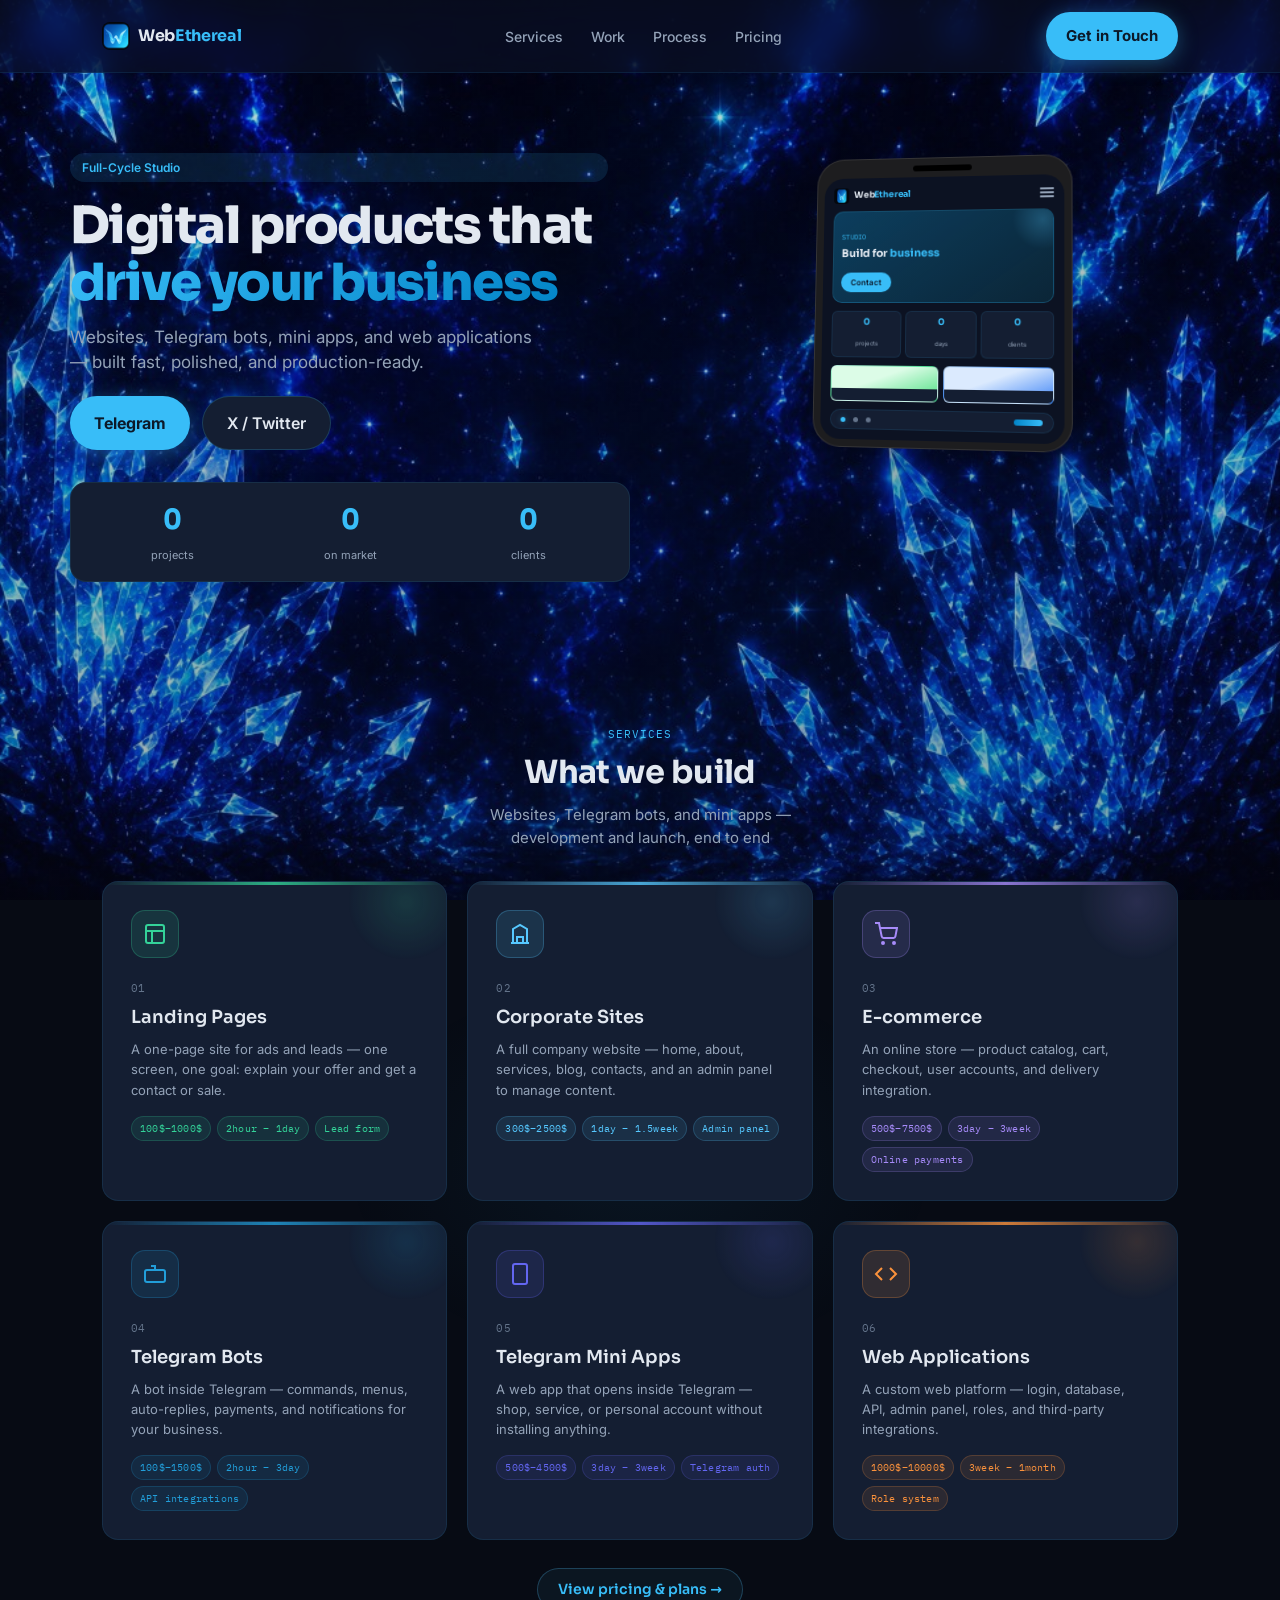
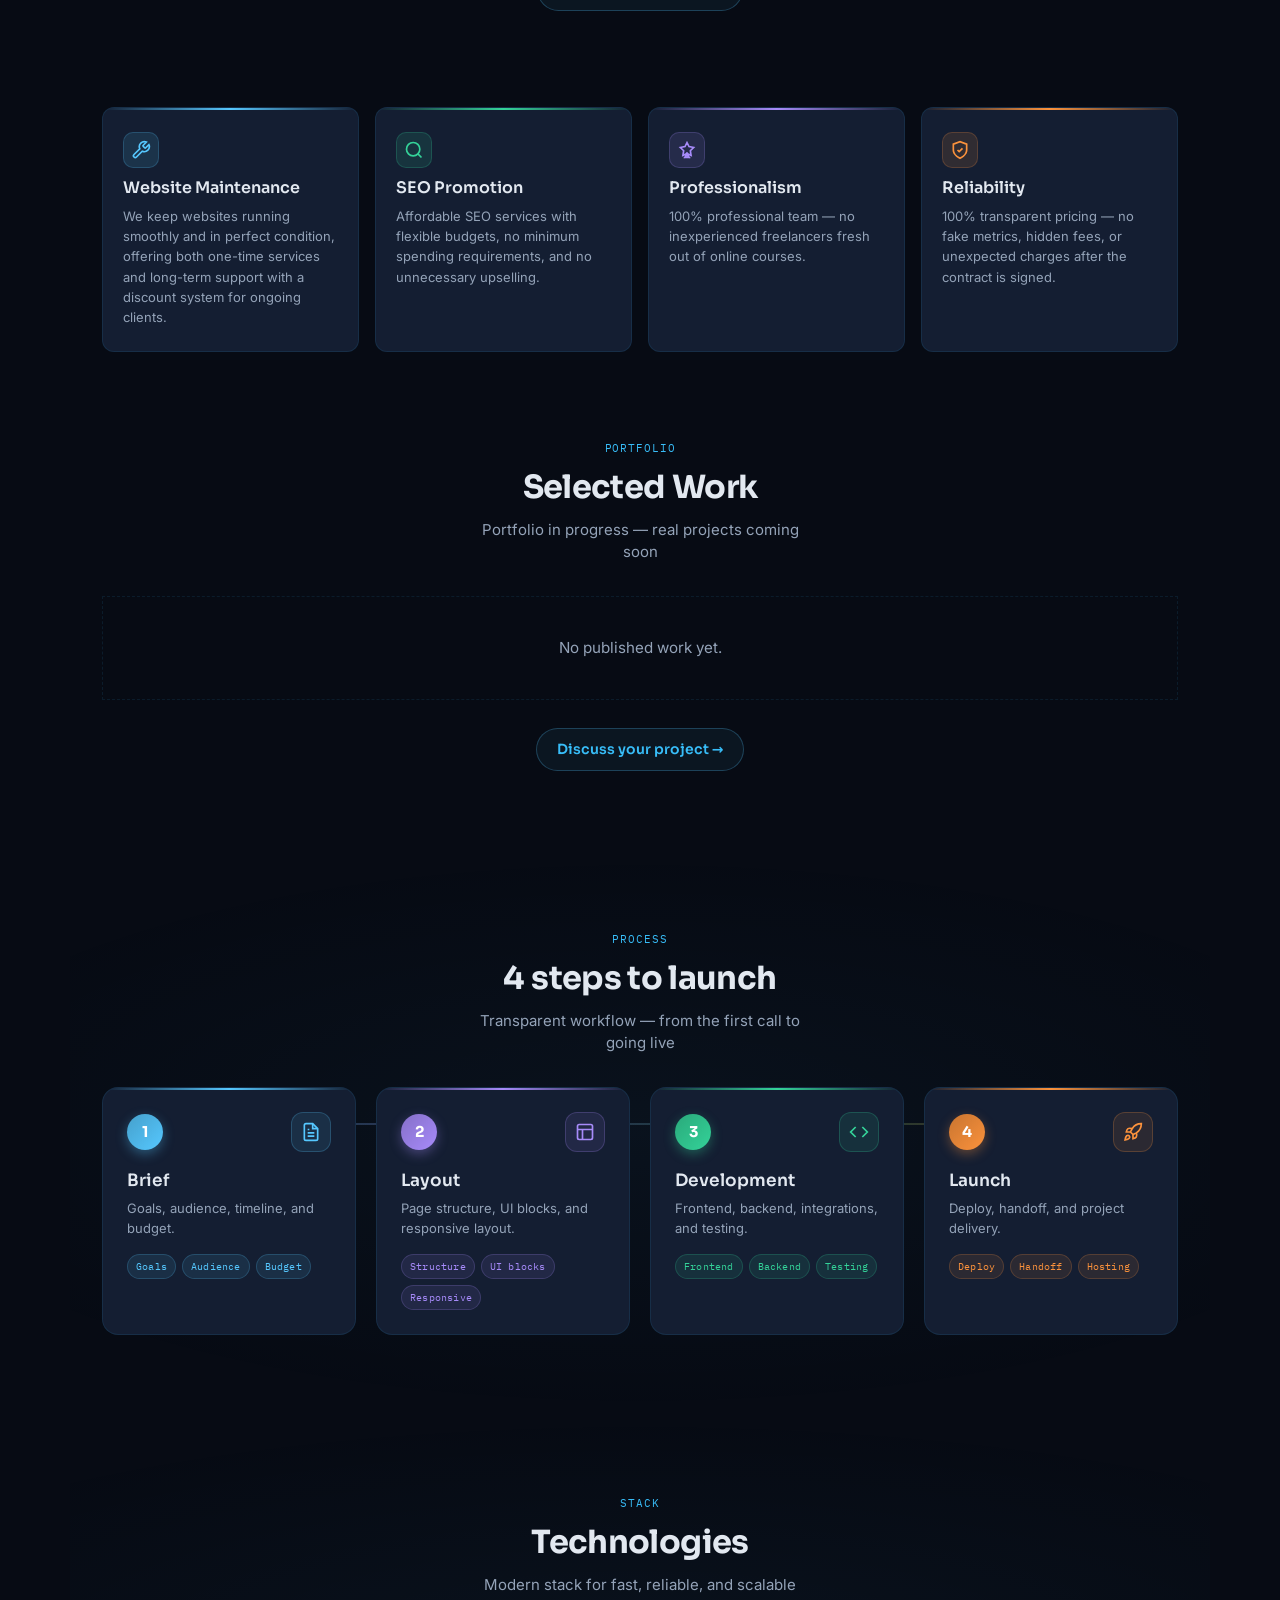
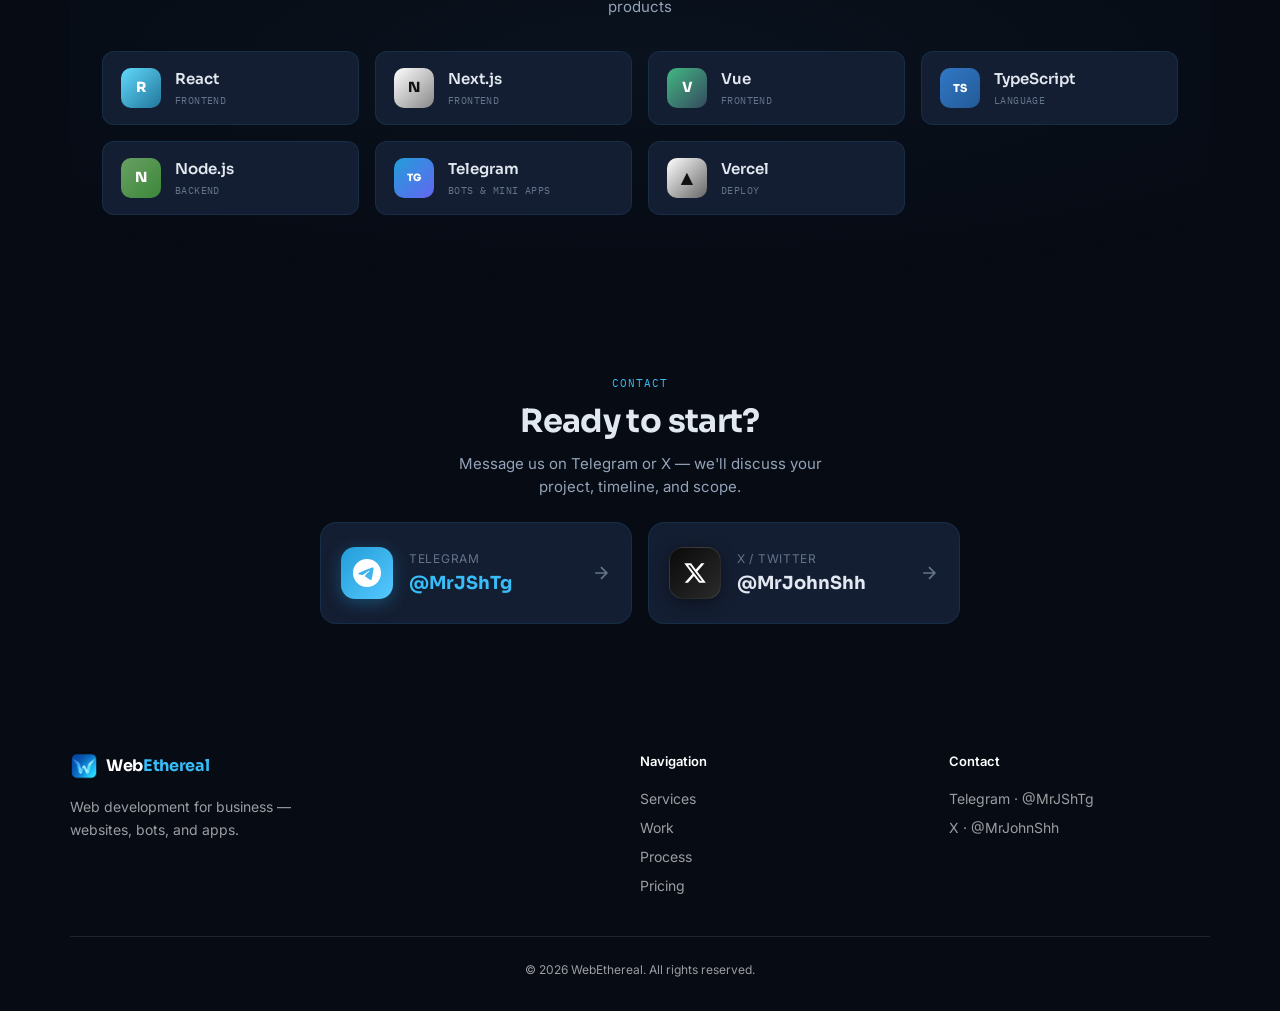
==== commit 8929f0bd: "Replace metrics with value props; update FAQ payment terms Co-authored-by: Cursor <cursoragent@curso" ====
--- a/index.html
+++ b/index.html
@@ -224,29 +224,36 @@
         <div class="scroll-hint mobile-only" aria-hidden="true">← scroll →</div>
       </section>
 
-      <section class="section metrics" aria-label="Metrics">
+      <section class="section metrics" aria-label="Why choose us">
         <div class="metrics-wrap">
           <div class="metrics-grid">
-            <article class="metric-card metric-card--speed reveal">
+            <article class="metric-card metric-card--maintenance reveal">
               <div class="metric-icon" aria-hidden="true">
-                <svg width="20" height="20" viewBox="0 0 24 24" fill="none" stroke="currentColor" stroke-width="2"><path d="M13 2L3 14h9l-1 8 10-12h-9l1-8z"/></svg>
-              </div>
-              <span class="metric-value">&lt;2s</span>
-              <span class="metric-label">page load time</span>
-            </article>
-            <article class="metric-card metric-card--monitor reveal">
+                <svg width="20" height="20" viewBox="0 0 24 24" fill="none" stroke="currentColor" stroke-width="2"><path d="M14.7 6.3a1 1 0 0 0 0 1.4l1.6 1.6a1 1 0 0 0 1.4 0l3.77-3.77a6 6 0 0 1-7.94 7.94l-6.91 6.91a2.12 2.12 0 0 1-3-3l6.91-6.91a6 6 0 0 1 7.94-7.94l-3.76 3.76z"/></svg>
+              </div>
+              <h3 class="metric-title">Website Maintenance</h3>
+              <p class="metric-desc">We keep websites running smoothly and in perfect condition, offering both one-time services and long-term support with a discount system for ongoing clients.</p>
+            </article>
+            <article class="metric-card metric-card--seo reveal">
               <div class="metric-icon" aria-hidden="true">
-                <svg width="20" height="20" viewBox="0 0 24 24" fill="none" stroke="currentColor" stroke-width="2"><path d="M21 15a2 2 0 0 1-2 2H7l-4 4V5a2 2 0 0 1 2-2h14a2 2 0 0 1 2 2z"/></svg>
-              </div>
-              <span class="metric-value">TG</span>
-              <span class="metric-label">bots & mini apps</span>
-            </article>
-            <article class="metric-card metric-card--growth reveal">
+                <svg width="20" height="20" viewBox="0 0 24 24" fill="none" stroke="currentColor" stroke-width="2"><circle cx="11" cy="11" r="8"/><path d="m21 21-4.3-4.3"/></svg>
+              </div>
+              <h3 class="metric-title">SEO Promotion</h3>
+              <p class="metric-desc">Affordable SEO services with flexible budgets, no minimum spending requirements, and no unnecessary upselling.</p>
+            </article>
+            <article class="metric-card metric-card--pro reveal">
               <div class="metric-icon" aria-hidden="true">
-                <svg width="20" height="20" viewBox="0 0 24 24" fill="none" stroke="currentColor" stroke-width="2"><path d="M23 6l-9.5 9.5-5-5L1 18"/><path d="M17 6h6v6"/></svg>
-              </div>
-              <span class="metric-value" data-count="0">0</span>
-              <span class="metric-label">conversion growth</span>
+                <svg width="20" height="20" viewBox="0 0 24 24" fill="none" stroke="currentColor" stroke-width="2"><path d="M12 15l-2 5 2-1 2 1-2-5"/><path d="M8 21h8"/><path d="M12 3l2.4 4.8L20 9l-4 3.9.9 5.5L12 16.5 7.1 18.4 8 12.9 4 9l5.6-1.2L12 3z"/></svg>
+              </div>
+              <h3 class="metric-title">Professionalism</h3>
+              <p class="metric-desc">100% professional team — no inexperienced freelancers fresh out of online courses.</p>
+            </article>
+            <article class="metric-card metric-card--reliability reveal">
+              <div class="metric-icon" aria-hidden="true">
+                <svg width="20" height="20" viewBox="0 0 24 24" fill="none" stroke="currentColor" stroke-width="2"><path d="M12 22s8-4 8-10V5l-8-3-8 3v7c0 6 8 10 8 10z"/><path d="m9 12 2 2 4-4"/></svg>
+              </div>
+              <h3 class="metric-title">Reliability</h3>
+              <p class="metric-desc">100% transparent pricing — no fake metrics, hidden fees, or unexpected charges after the contract is signed.</p>
             </article>
           </div>
         </div>
--- a/css/styles.css
+++ b/css/styles.css
@@ -1067,7 +1067,7 @@
   background: var(--bg-card);
   border-radius: var(--radius-sm);
   border: 1px solid var(--border);
-  text-align: center;
+  text-align: left;
   overflow: hidden;
   transition: transform var(--dur-base) var(--ease-spring), border-color var(--dur-base), box-shadow var(--dur-base);
 }
@@ -1083,6 +1083,10 @@
 }
 
 .metric-card--return { --metric-accent: #34d399; }
+.metric-card--maintenance { --metric-accent: #56c8ff; }
+.metric-card--seo { --metric-accent: #34d399; }
+.metric-card--pro { --metric-accent: #a78bfa; }
+.metric-card--reliability { --metric-accent: #fb923c; }
 .metric-card--speed { --metric-accent: #56c8ff; }
 .metric-card--monitor { --metric-accent: #a78bfa; }
 .metric-card--growth { --metric-accent: #fb923c; }
@@ -1095,7 +1099,7 @@
   display: flex;
   align-items: center;
   justify-content: center;
-  margin: 0 auto 0.625rem;
+  margin: 0 0 0.625rem;
   background: color-mix(in srgb, var(--metric-accent) 12%, transparent);
   color: var(--metric-accent);
   border-radius: 10px;
@@ -1110,6 +1114,22 @@
   color: var(--metric-accent);
   font-variant-numeric: tabular-nums;
   line-height: 1.1;
+}
+
+.metric-title {
+  font-family: var(--font-display);
+  font-size: 0.9375rem;
+  font-weight: 600;
+  color: var(--text);
+  line-height: 1.25;
+  margin: 0 0 0.5rem;
+}
+
+.metric-desc {
+  font-size: 0.75rem;
+  color: var(--text-muted);
+  line-height: 1.55;
+  margin: 0;
 }
 
 .metric-label {
@@ -2124,6 +2144,10 @@
     padding: 1.5rem 1.25rem;
   }
 
+  .metric-title { font-size: 1rem; }
+
+  .metric-desc { font-size: 0.8125rem; }
+
   .metric-value { font-size: 1.875rem; }
 
   .metric-card:hover {
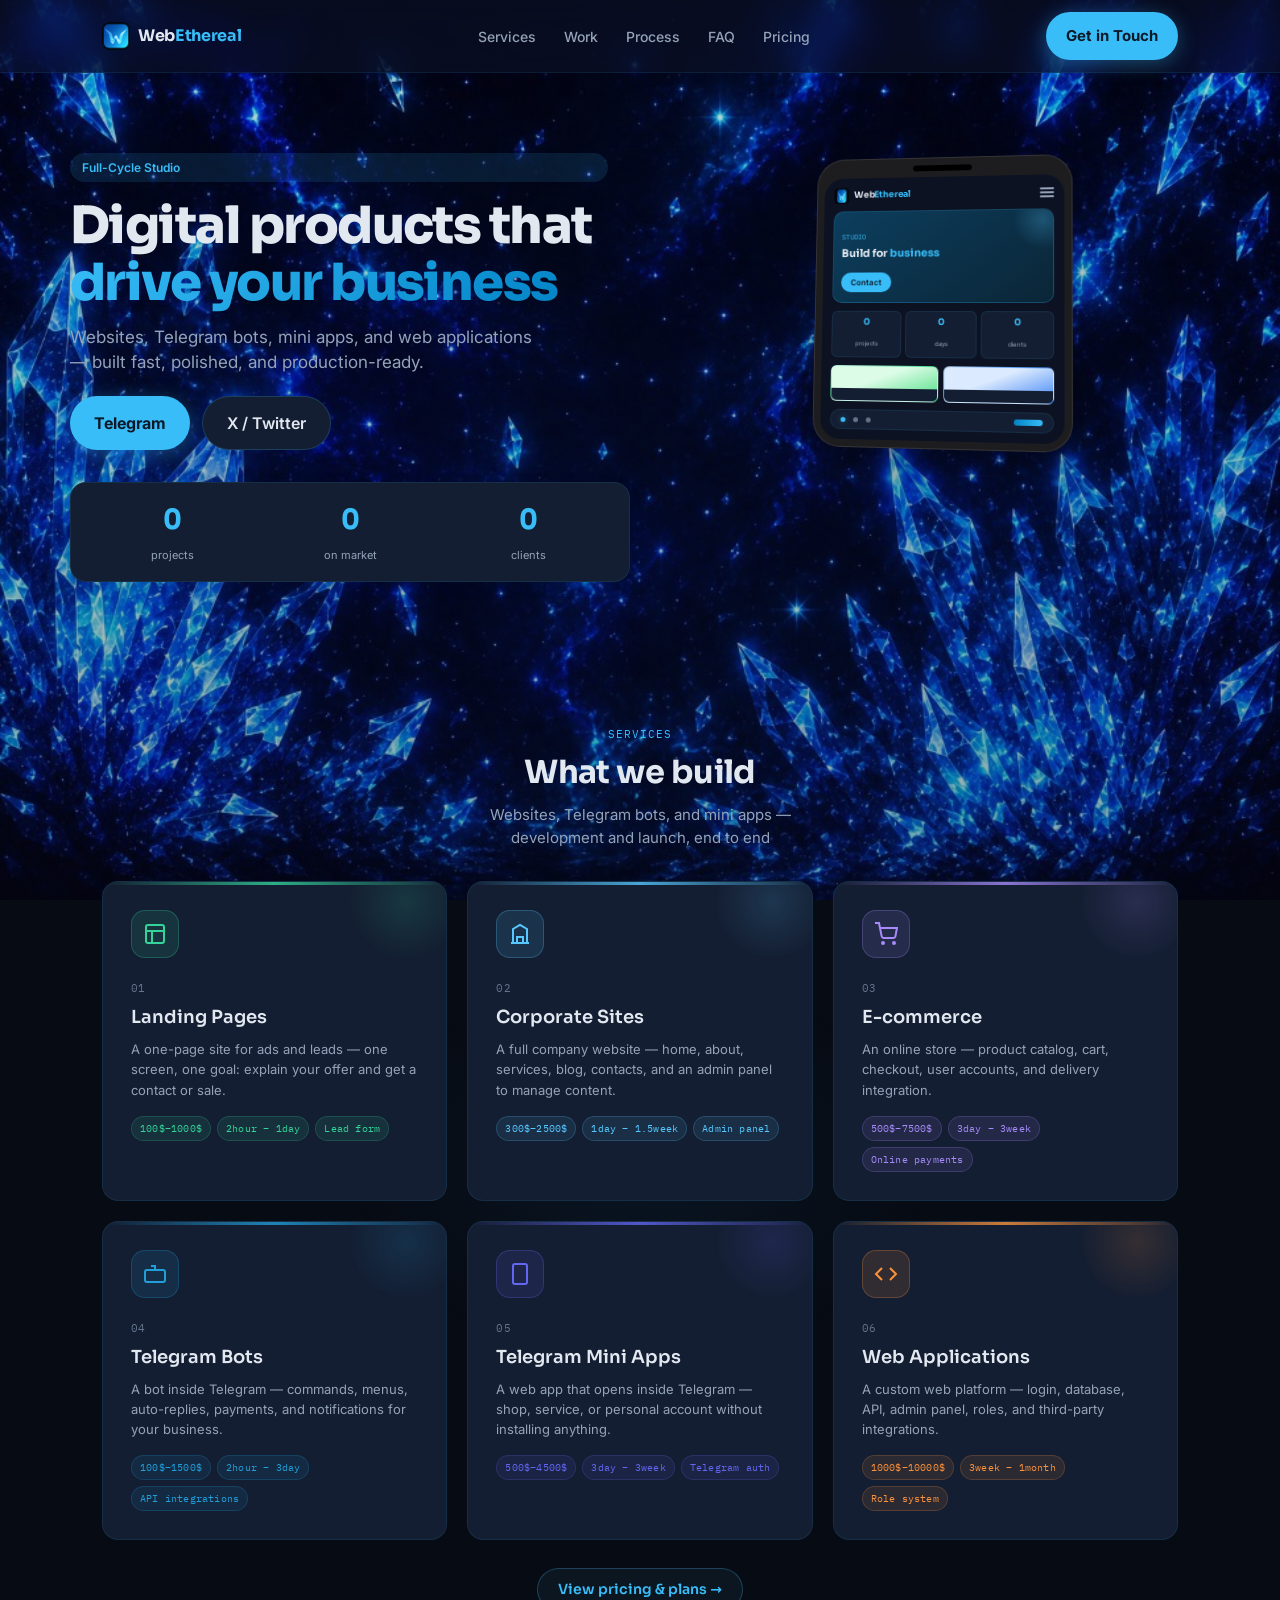
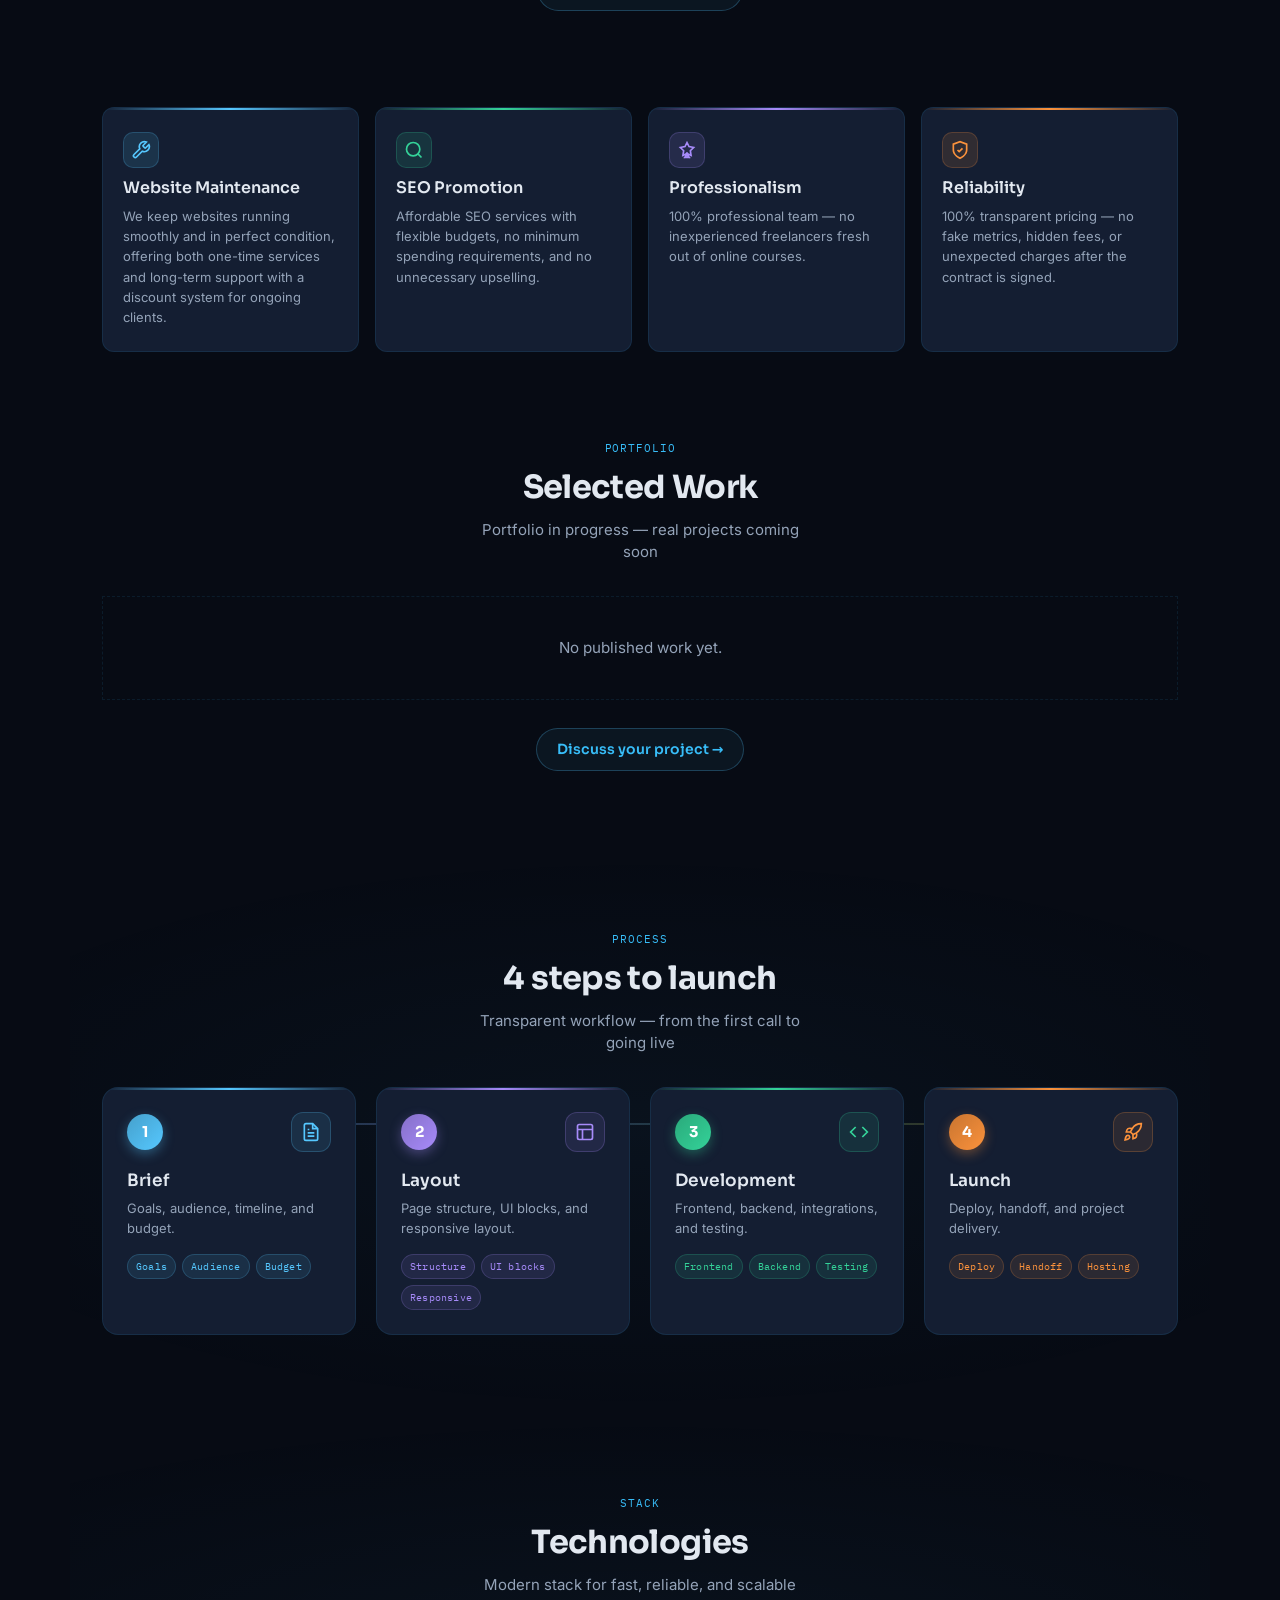
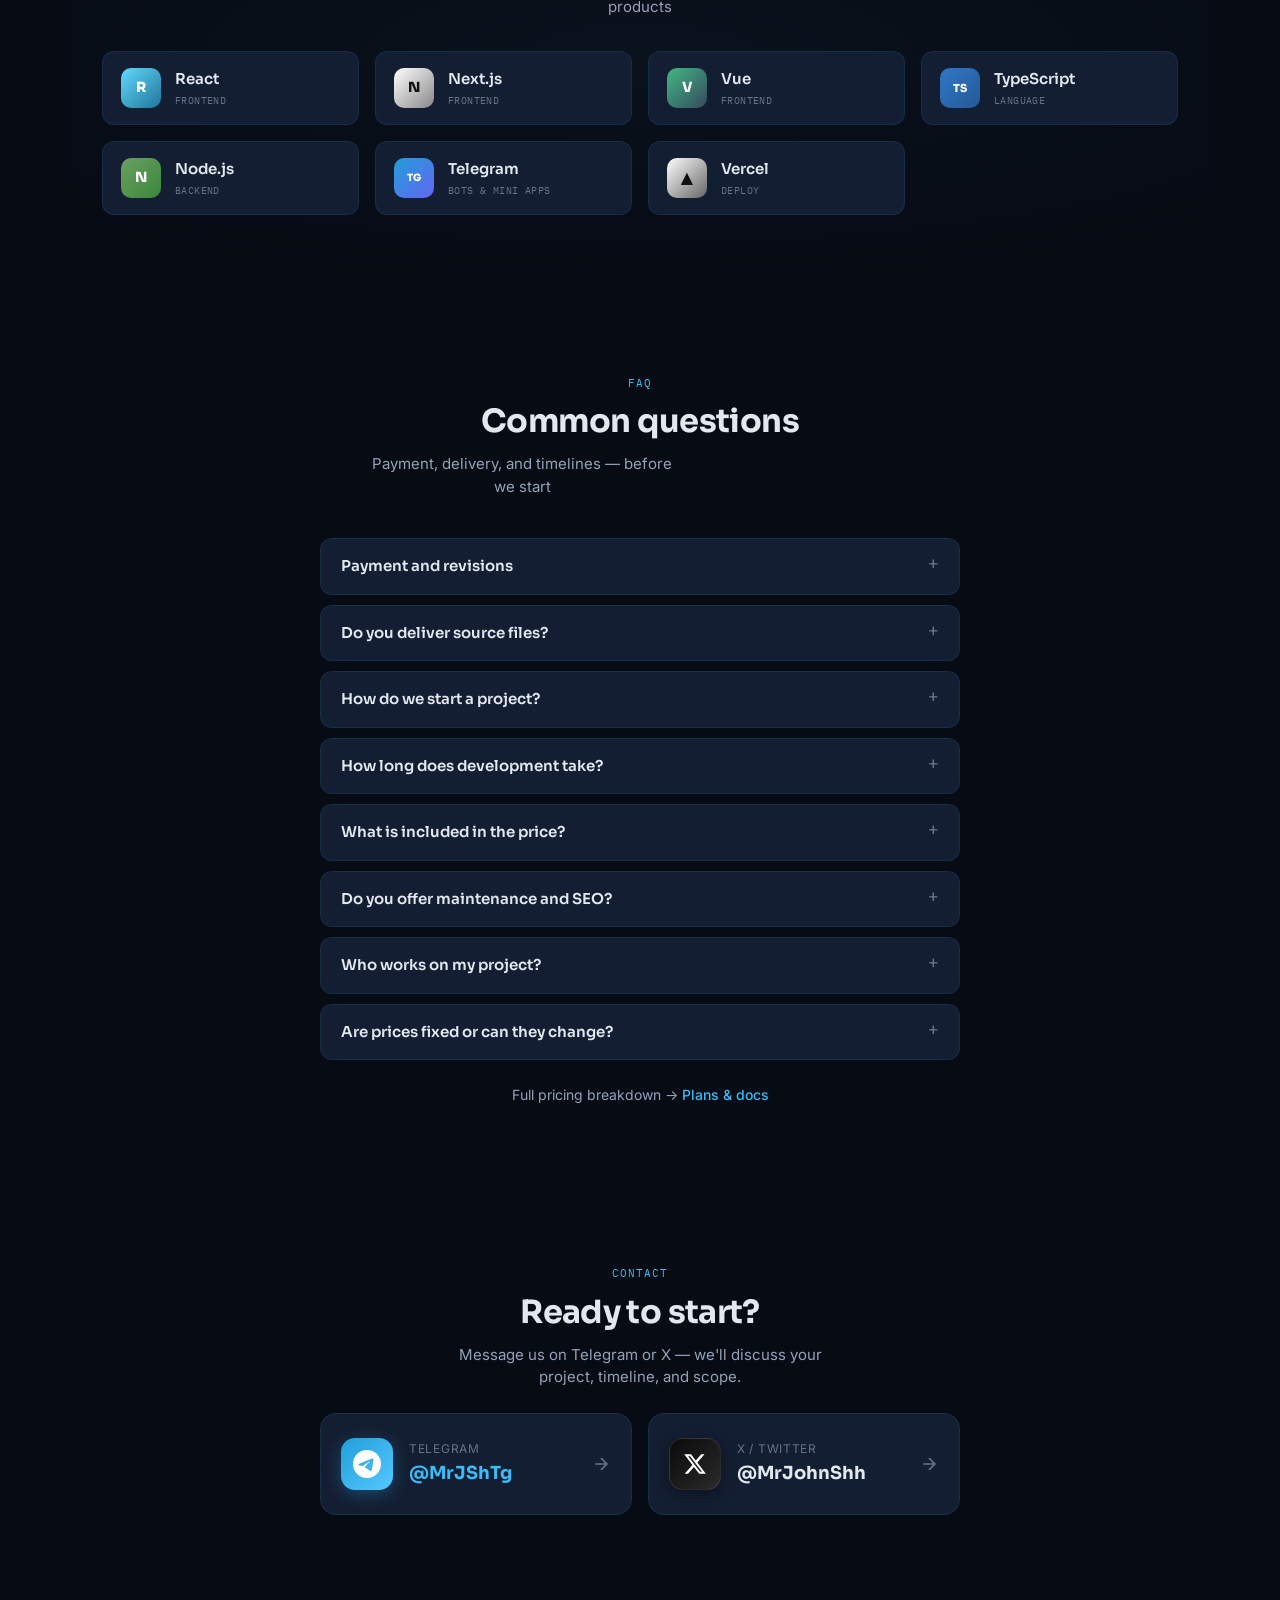
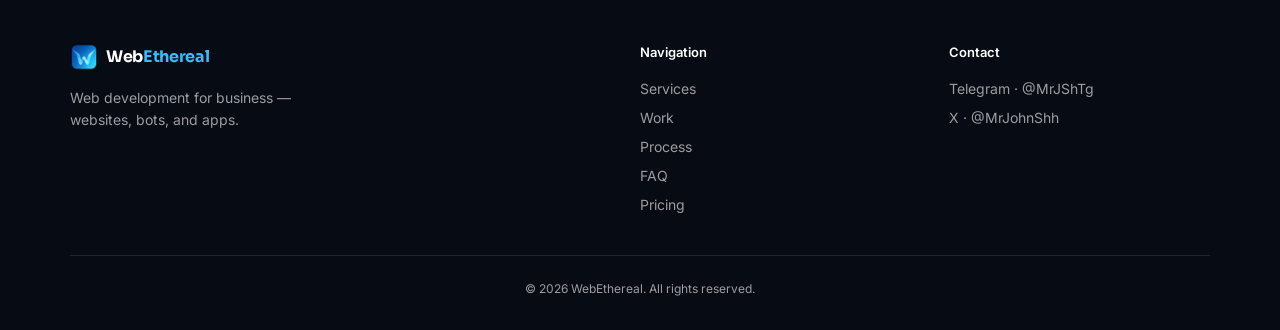
==== commit c8b543e4: "Add full FAQ section on homepage and expand docs FAQ Co-authored-by: Cursor <cursoragent@cursor.com>" ====
--- a/index.html
+++ b/index.html
@@ -33,6 +33,7 @@
           <li><a href="#services">Services</a></li>
           <li><a href="#work">Work</a></li>
           <li><a href="#process">Process</a></li>
+          <li><a href="#faq">FAQ</a></li>
           <li><a href="docs.html">Pricing</a></li>
         </ul>
         <div class="nav-actions">
@@ -48,6 +49,7 @@
           <li><a href="#services">Services</a></li>
           <li><a href="#work">Work</a></li>
           <li><a href="#process">Process</a></li>
+          <li><a href="#faq">FAQ</a></li>
           <li><a href="docs.html">Pricing</a></li>
           <li><a href="#contact">Contact</a></li>
         </ul>
@@ -387,6 +389,52 @@
               <div class="stack-info"><strong>Vercel</strong><span>Deploy</span></div>
             </article>
           </div>
+        </div>
+      </section>
+
+      <section class="section faq" id="faq">
+        <div class="faq-wrap">
+          <header class="section-header reveal">
+            <p class="section-eyebrow">FAQ</p>
+            <h2 class="section-title">Common questions</h2>
+            <p class="section-desc">Payment, delivery, and timelines — before we start</p>
+          </header>
+          <div class="faq-list">
+            <details class="faq-item reveal">
+              <summary>Payment and revisions</summary>
+              <p>A 100% upfront payment is required to begin the project.</p>
+              <p>Once the project is completed, you will have one day to review the website and request any necessary revisions. All adjustments and corrections within the agreed project scope will be made free of charge.</p>
+            </details>
+            <details class="faq-item reveal">
+              <summary>Do you deliver source files?</summary>
+              <p>Yes. Source code in Git, hosting access, and admin credentials — everything is handed over when the project is completed and accepted.</p>
+            </details>
+            <details class="faq-item reveal">
+              <summary>How do we start a project?</summary>
+              <p>Message us on <a href="https://t.me/MrJShTg" target="_blank" rel="noopener noreferrer">Telegram</a> or <a href="https://x.com/MrJohnShh" target="_blank" rel="noopener noreferrer">X</a> with your idea. We agree on scope, price, and timeline in the brief. Development starts after 100% upfront payment.</p>
+            </details>
+            <details class="faq-item reveal">
+              <summary>How long does development take?</summary>
+              <p>It depends on complexity. Each service shows minimum timelines on this page and in <a href="docs.html#pricing">Pricing</a> — your exact schedule is confirmed in the contract before work begins.</p>
+            </details>
+            <details class="faq-item reveal">
+              <summary>What is included in the price?</summary>
+              <p>Everything listed in your plan within the agreed scope: layout, development, testing, launch, and handover. Features outside scope are quoted separately before any extra work starts.</p>
+            </details>
+            <details class="faq-item reveal">
+              <summary>Do you offer maintenance and SEO?</summary>
+              <p>Yes. Website maintenance — one-time or long-term support with discounts for ongoing clients. SEO promotion with flexible budgets, no minimum spend, and no unnecessary upselling.</p>
+            </details>
+            <details class="faq-item reveal">
+              <summary>Who works on my project?</summary>
+              <p>A 100% professional team — no inexperienced freelancers fresh out of online courses. You work directly with the people who build your product.</p>
+            </details>
+            <details class="faq-item reveal">
+              <summary>Are prices fixed or can they change?</summary>
+              <p>100% transparent pricing — no fake metrics, hidden fees, or unexpected charges after the contract is signed. The price in your brief is the price you pay for the agreed scope.</p>
+            </details>
+          </div>
+          <p class="faq-more reveal">Full pricing breakdown → <a href="docs.html#pricing">Plans &amp; docs</a></p>
         </div>
       </section>
 
@@ -441,6 +489,7 @@
           <a href="#services">Services</a>
           <a href="#work">Work</a>
           <a href="#process">Process</a>
+          <a href="#faq">FAQ</a>
           <a href="docs.html">Pricing</a>
         </div>
         <div class="footer-col">
--- a/css/styles.css
+++ b/css/styles.css
@@ -1140,6 +1140,83 @@
   display: block;
 }
 
+/* ===== FAQ ===== */
+.faq-wrap {
+  max-width: var(--container);
+  margin-inline: auto;
+  padding-inline: var(--pad);
+}
+
+.faq-list {
+  max-width: 40rem;
+  margin: 1.75rem auto 0;
+}
+
+.faq-item {
+  background: var(--bg-card);
+  border: 1px solid var(--border);
+  border-radius: var(--radius-sm);
+  margin-bottom: 0.625rem;
+  overflow: hidden;
+  transition: border-color var(--dur-base), box-shadow var(--dur-base);
+}
+
+.faq-item[open] {
+  border-color: color-mix(in srgb, var(--accent) 35%, var(--border));
+  box-shadow: 0 8px 24px rgba(0, 0, 0, 0.15);
+}
+
+.faq-item summary {
+  padding: 1rem 1.25rem;
+  font-family: var(--font-display);
+  font-size: 0.9375rem;
+  font-weight: 600;
+  color: var(--text);
+  cursor: pointer;
+  list-style: none;
+}
+
+.faq-item summary::-webkit-details-marker { display: none; }
+
+.faq-item summary::after {
+  content: '+';
+  float: right;
+  font-weight: 400;
+  color: var(--text-dim);
+  font-size: 1.125rem;
+  line-height: 1;
+}
+
+.faq-item[open] summary::after { content: '−'; }
+
+.faq-item p {
+  padding: 0 1.25rem 1rem;
+  margin: 0;
+  font-size: 0.875rem;
+  color: var(--text-muted);
+  line-height: 1.6;
+}
+
+.faq-item p + p { padding-top: 0; }
+
+.faq-item p a {
+  color: var(--accent);
+  text-decoration: underline;
+  text-underline-offset: 2px;
+}
+
+.faq-more {
+  text-align: center;
+  margin-top: 1.5rem;
+  font-size: 0.875rem;
+  color: var(--text-muted);
+}
+
+.faq-more a {
+  color: var(--accent);
+  font-weight: 500;
+}
+
 /* ===== Work ===== */
 .work {
   padding-top: 1rem;
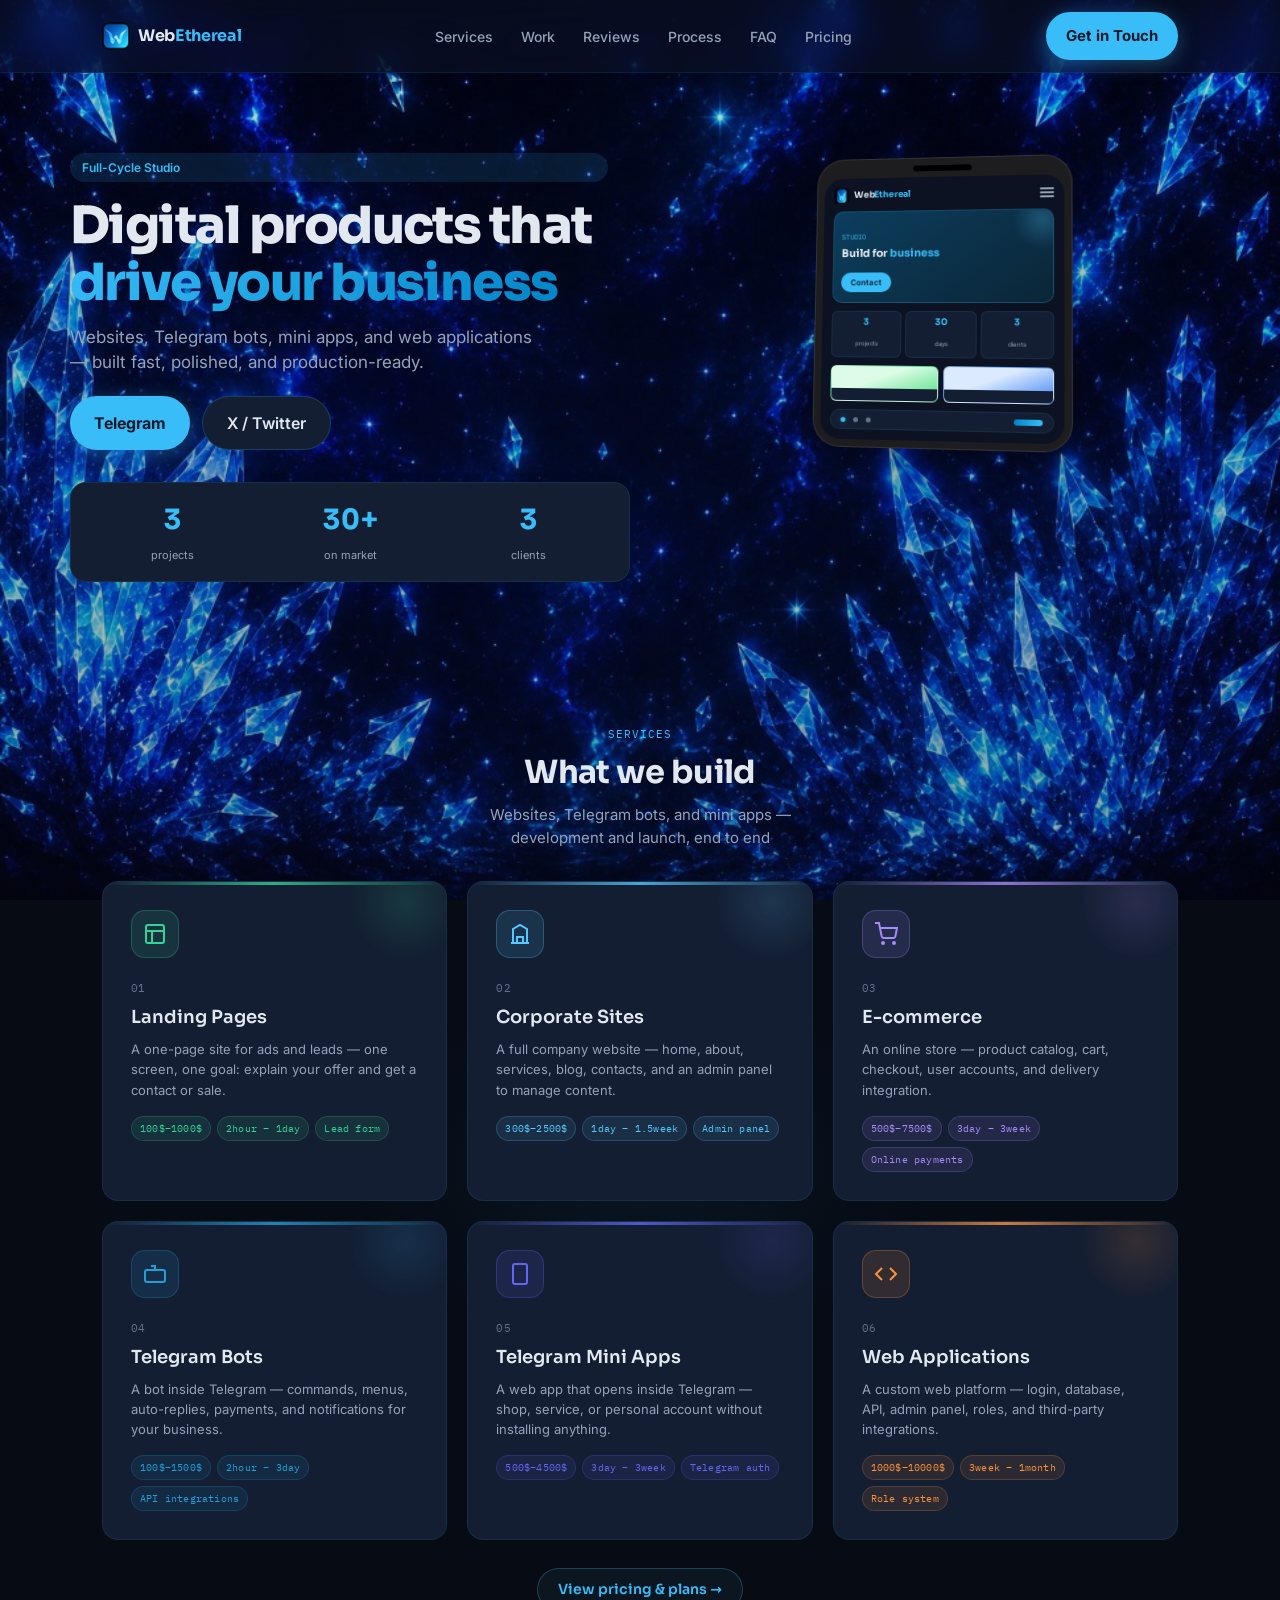
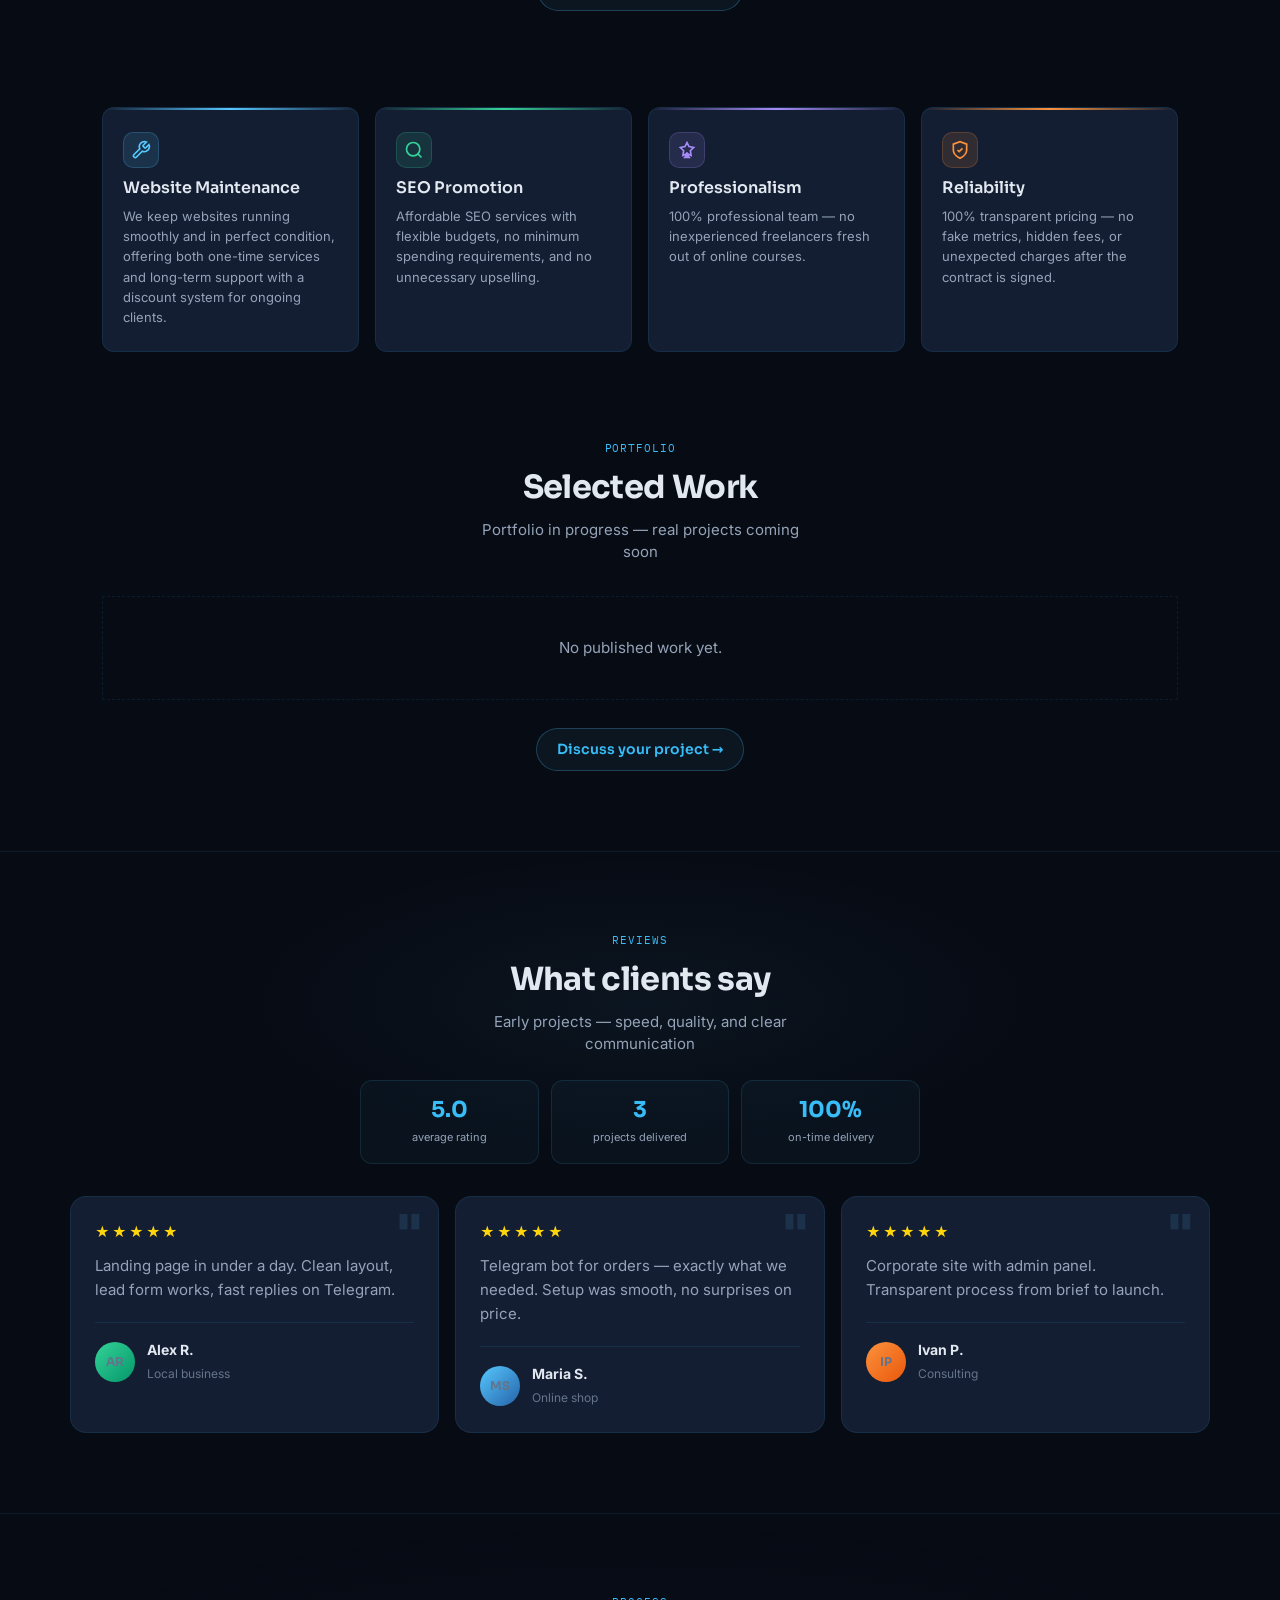
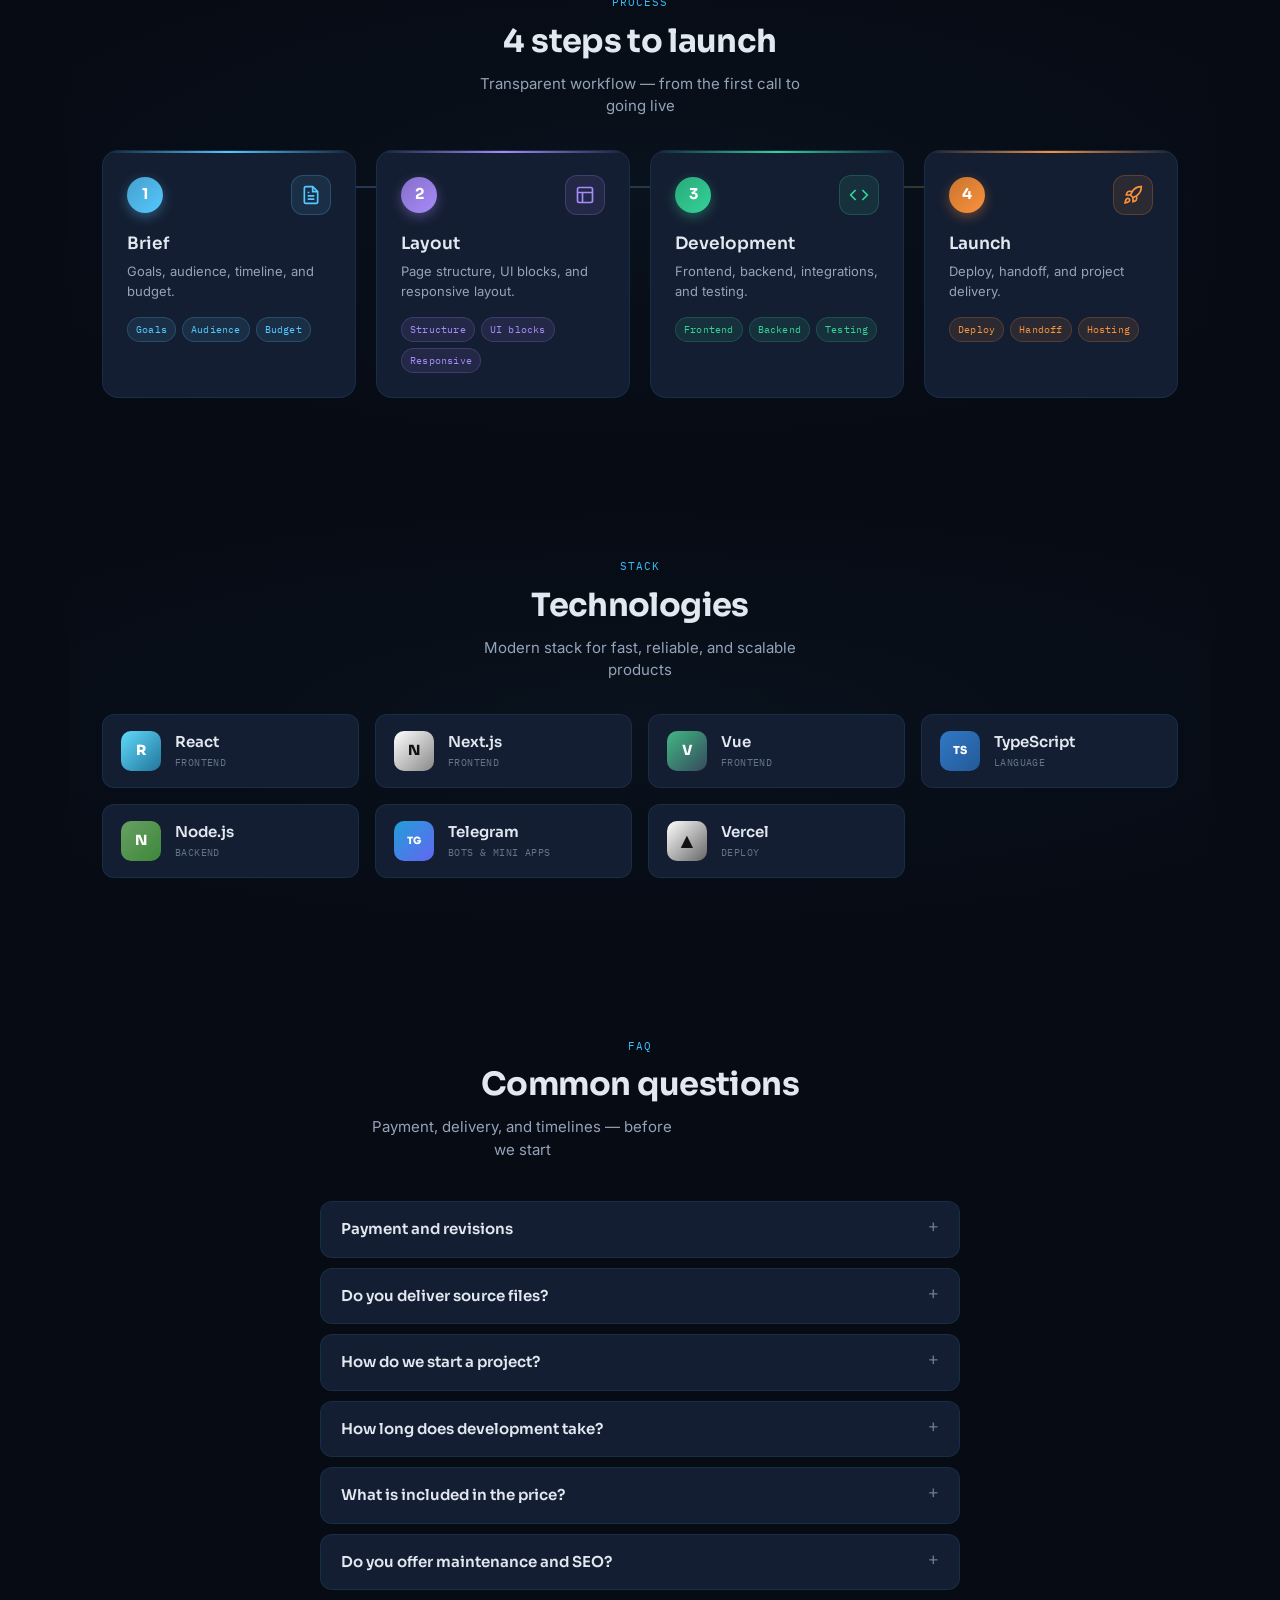
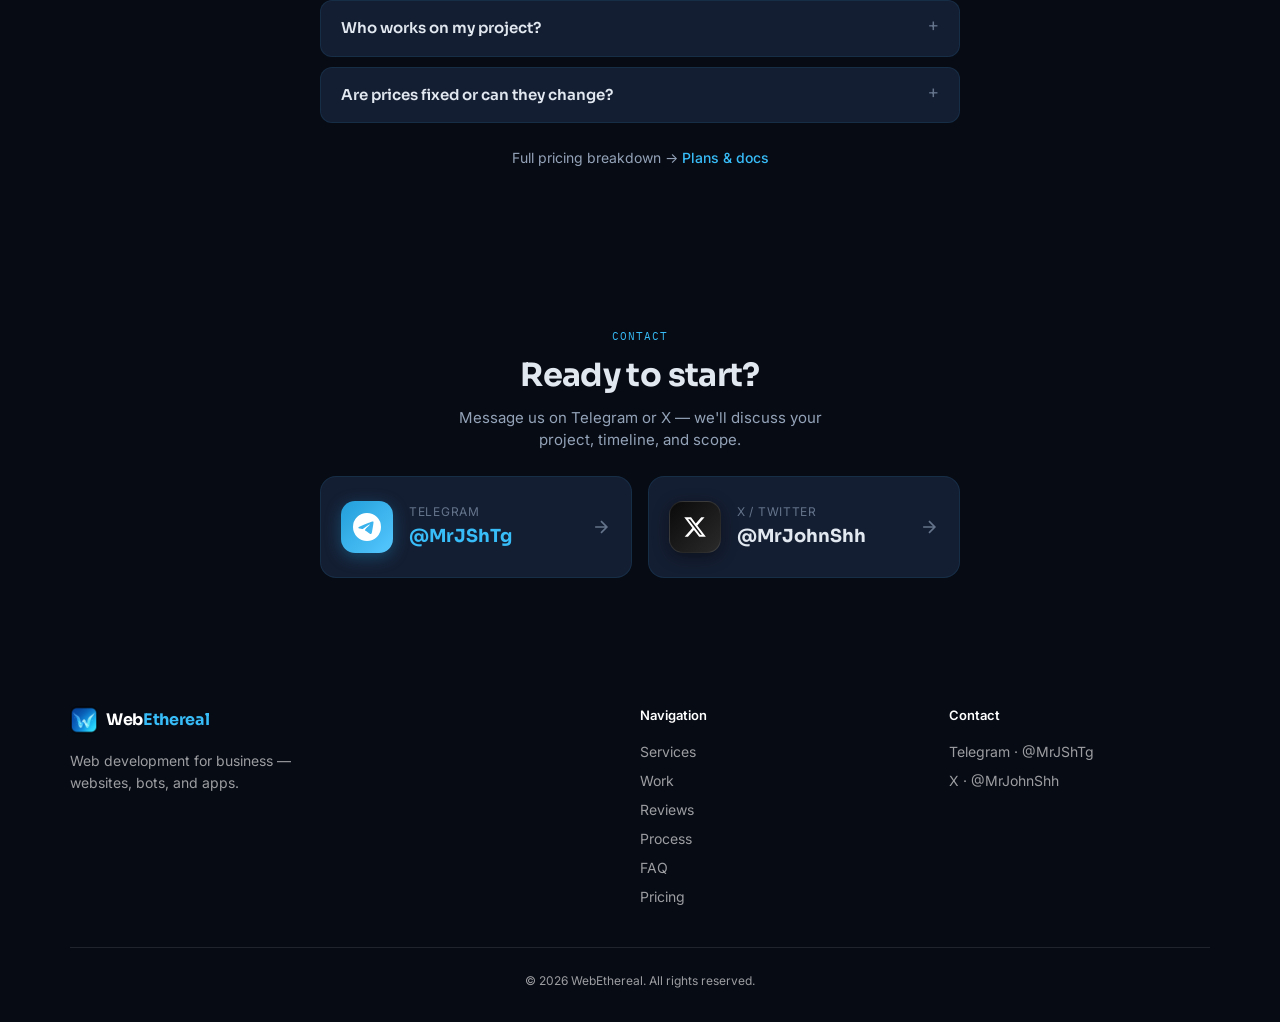
==== commit 3f7171b6: "Set hero stats to 3 projects and add reviews section Co-authored-by: Cursor <cursoragent@cursor.com>" ====
--- a/index.html
+++ b/index.html
@@ -32,6 +32,7 @@
         <ul class="nav-links">
           <li><a href="#services">Services</a></li>
           <li><a href="#work">Work</a></li>
+          <li><a href="#reviews">Reviews</a></li>
           <li><a href="#process">Process</a></li>
           <li><a href="#faq">FAQ</a></li>
           <li><a href="docs.html">Pricing</a></li>
@@ -48,6 +49,7 @@
         <ul class="drawer-links">
           <li><a href="#services">Services</a></li>
           <li><a href="#work">Work</a></li>
+          <li><a href="#reviews">Reviews</a></li>
           <li><a href="#process">Process</a></li>
           <li><a href="#faq">FAQ</a></li>
           <li><a href="docs.html">Pricing</a></li>
@@ -90,9 +92,9 @@
                     <div class="mock-cta">Contact</div>
                   </div>
                   <div class="mock-stats">
-                    <div class="mock-stat"><strong>0</strong><span>projects</span></div>
-                    <div class="mock-stat"><strong>0</strong><span>days</span></div>
-                    <div class="mock-stat"><strong>0</strong><span>clients</span></div>
+                    <div class="mock-stat"><strong>3</strong><span>projects</span></div>
+                    <div class="mock-stat"><strong>30</strong><span>days</span></div>
+                    <div class="mock-stat"><strong>3</strong><span>clients</span></div>
                   </div>
                   <div class="mock-cards">
                     <div class="mock-card mock-card--green"></div>
@@ -111,15 +113,15 @@
 
           <div class="hero-stats anim-item" style="--i:5">
             <div class="hero-stat">
-              <span class="hero-stat-num" data-count="0">0</span>
+              <span class="hero-stat-num" data-count="3">0</span>
               <span class="hero-stat-label">projects</span>
             </div>
             <div class="hero-stat">
-              <span class="hero-stat-num" data-count="0">0</span>
+              <span class="hero-stat-num" data-count="30" data-suffix="+">0</span>
               <span class="hero-stat-label">on market</span>
             </div>
             <div class="hero-stat">
-              <span class="hero-stat-num" data-count="0">0</span>
+              <span class="hero-stat-num" data-count="3">0</span>
               <span class="hero-stat-label">clients</span>
             </div>
           </div>
@@ -273,6 +275,59 @@
           </div>
           <div class="work-footer reveal">
             <a href="#contact" class="work-cta">Discuss your project →</a>
+          </div>
+        </div>
+      </section>
+
+      <section class="section testimonials" id="reviews">
+        <div class="testimonials-wrap">
+          <header class="section-header reveal">
+            <p class="section-eyebrow">Reviews</p>
+            <h2 class="section-title">What clients say</h2>
+            <p class="section-desc">Early projects — speed, quality, and clear communication</p>
+          </header>
+          <div class="testimonials-stats reveal">
+            <div class="testimonials-stat">
+              <strong>5.0</strong>
+              <span>average rating</span>
+            </div>
+            <div class="testimonials-stat">
+              <strong>3</strong>
+              <span>projects delivered</span>
+            </div>
+            <div class="testimonials-stat">
+              <strong>100%</strong>
+              <span>on-time delivery</span>
+            </div>
+          </div>
+          <div class="testimonials-scroll snap-scroll">
+            <blockquote class="testimonial-card reveal">
+              <span class="testimonial-quote" aria-hidden="true">"</span>
+              <div class="testimonial-stars" aria-hidden="true">★★★★★</div>
+              <p>Landing page in under a day. Clean layout, lead form works, fast replies on Telegram.</p>
+              <footer>
+                <span class="testimonial-avatar testimonial-avatar--green">AR</span>
+                <div><strong>Alex R.</strong><span>Local business</span></div>
+              </footer>
+            </blockquote>
+            <blockquote class="testimonial-card reveal">
+              <span class="testimonial-quote" aria-hidden="true">"</span>
+              <div class="testimonial-stars" aria-hidden="true">★★★★★</div>
+              <p>Telegram bot for orders — exactly what we needed. Setup was smooth, no surprises on price.</p>
+              <footer>
+                <span class="testimonial-avatar testimonial-avatar--blue">MS</span>
+                <div><strong>Maria S.</strong><span>Online shop</span></div>
+              </footer>
+            </blockquote>
+            <blockquote class="testimonial-card reveal">
+              <span class="testimonial-quote" aria-hidden="true">"</span>
+              <div class="testimonial-stars" aria-hidden="true">★★★★★</div>
+              <p>Corporate site with admin panel. Transparent process from brief to launch.</p>
+              <footer>
+                <span class="testimonial-avatar testimonial-avatar--orange">IP</span>
+                <div><strong>Ivan P.</strong><span>Consulting</span></div>
+              </footer>
+            </blockquote>
           </div>
         </div>
       </section>
@@ -488,6 +543,7 @@
           <h4>Navigation</h4>
           <a href="#services">Services</a>
           <a href="#work">Work</a>
+          <a href="#reviews">Reviews</a>
           <a href="#process">Process</a>
           <a href="#faq">FAQ</a>
           <a href="docs.html">Pricing</a>
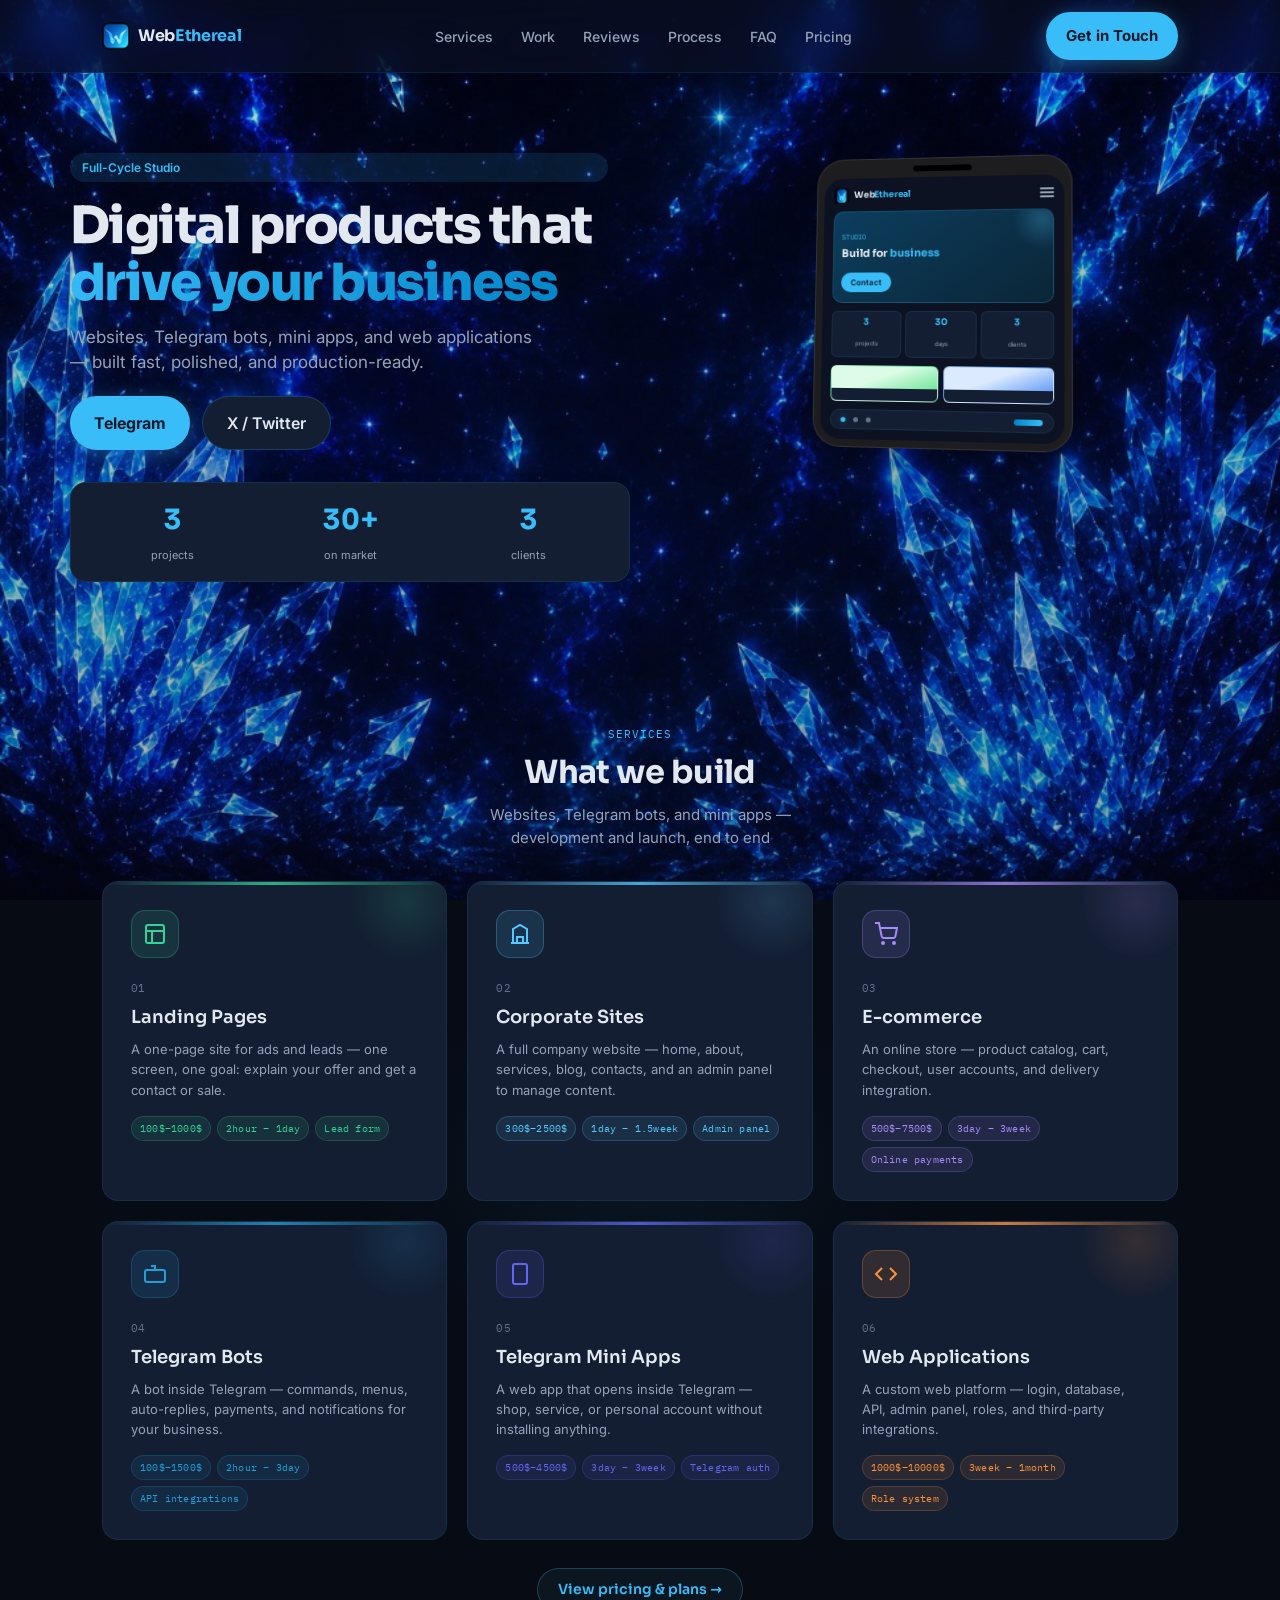
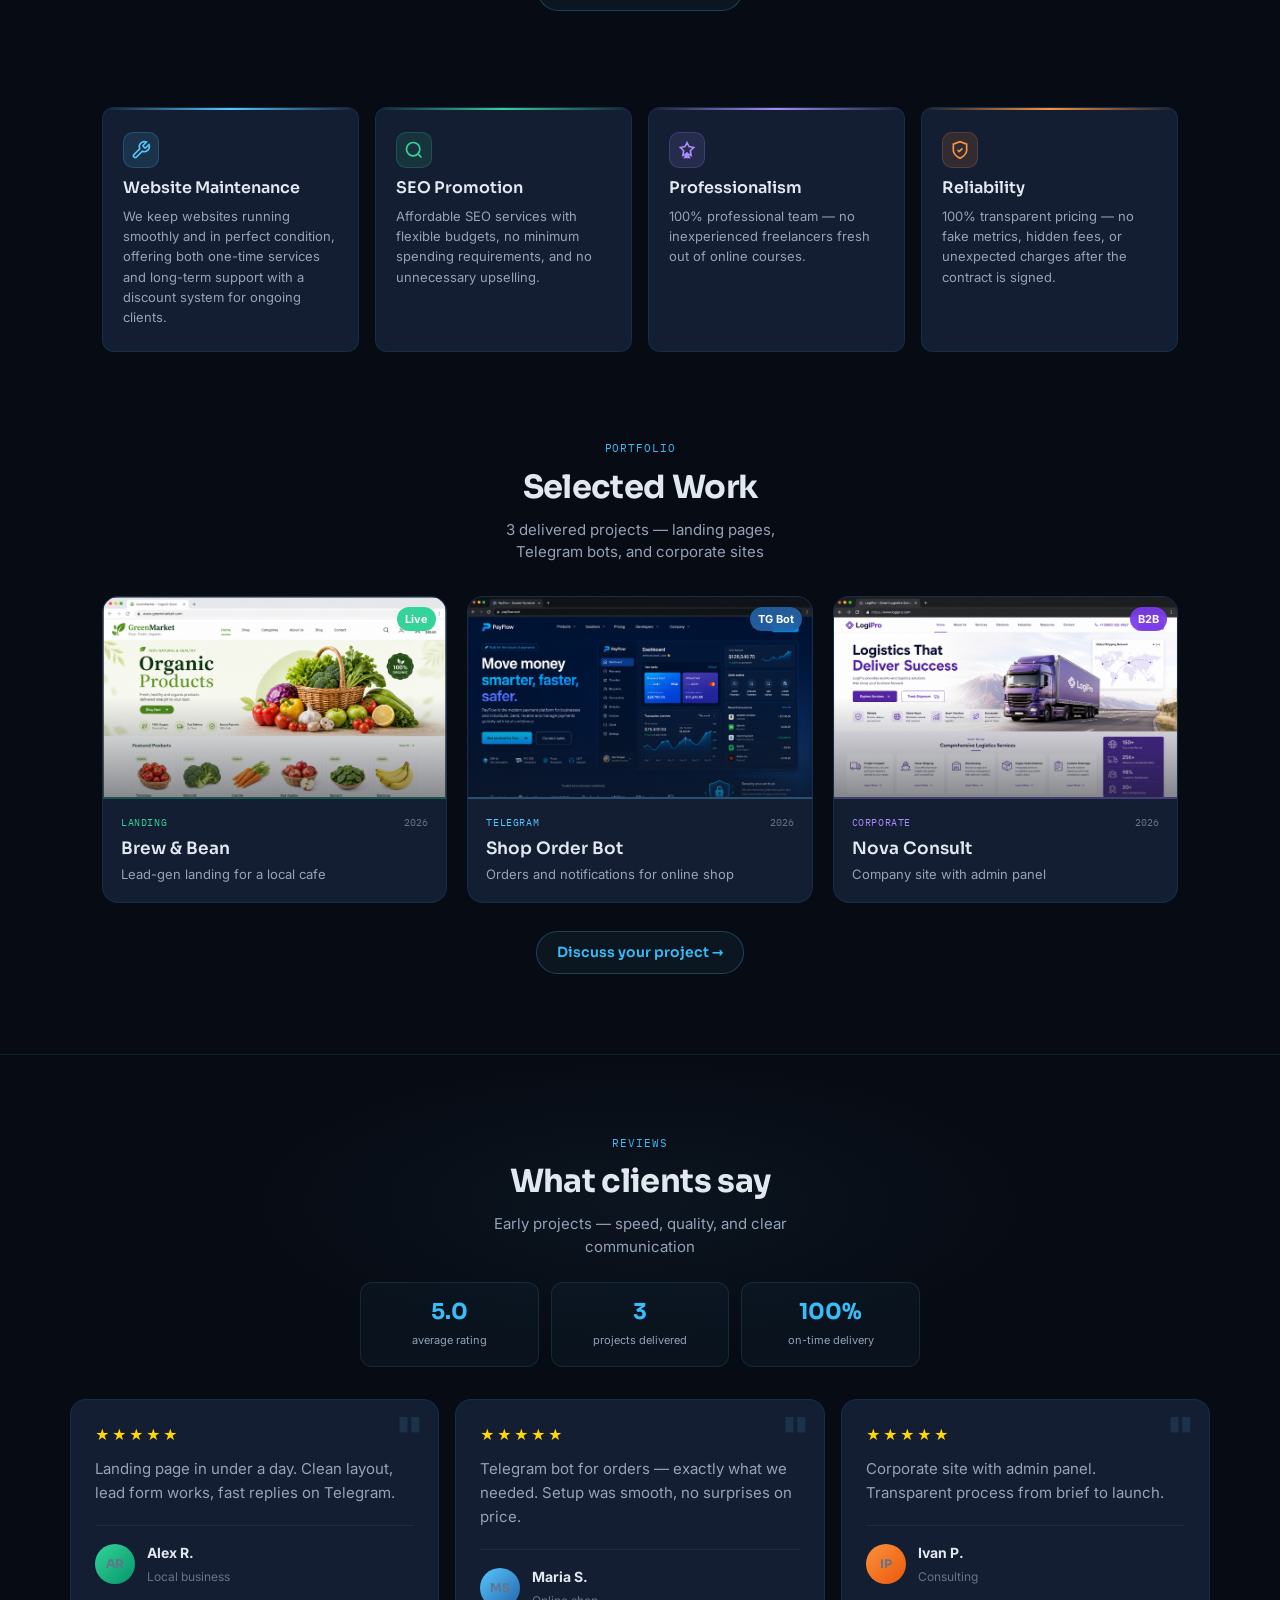
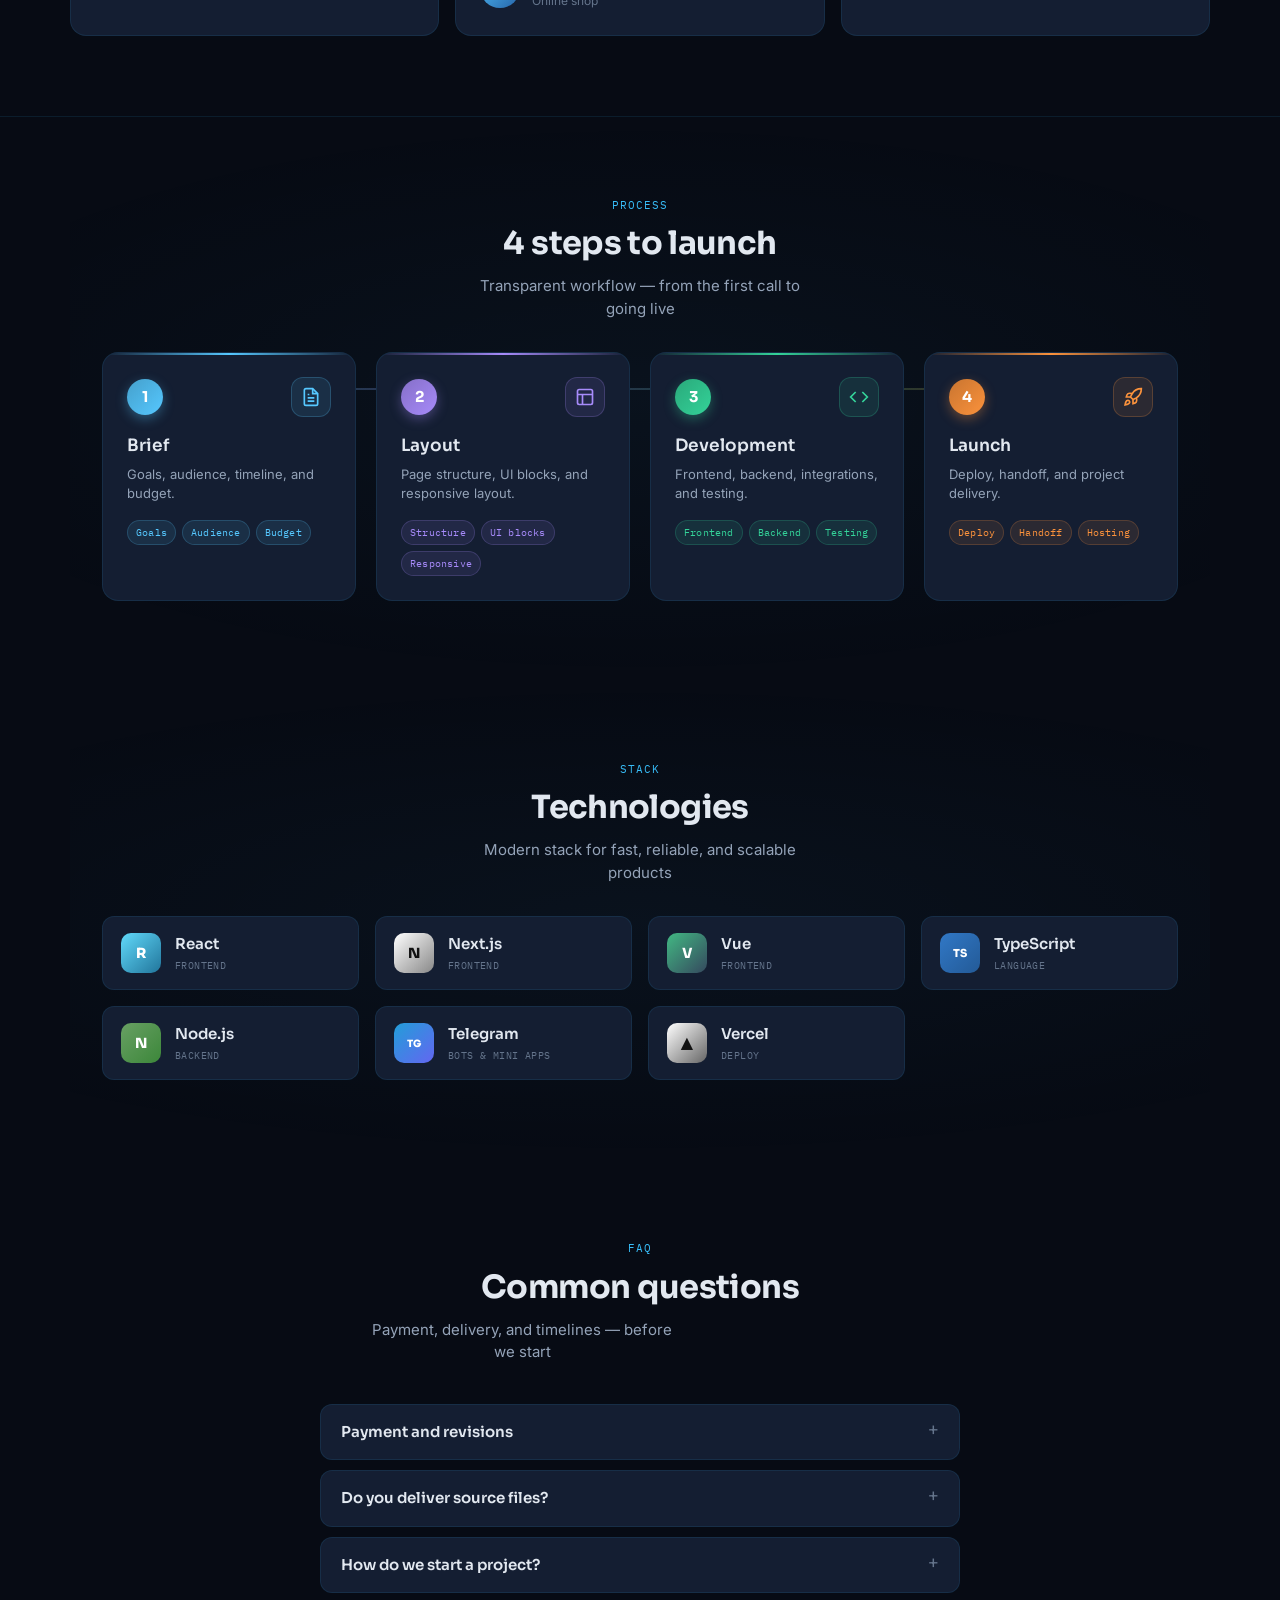
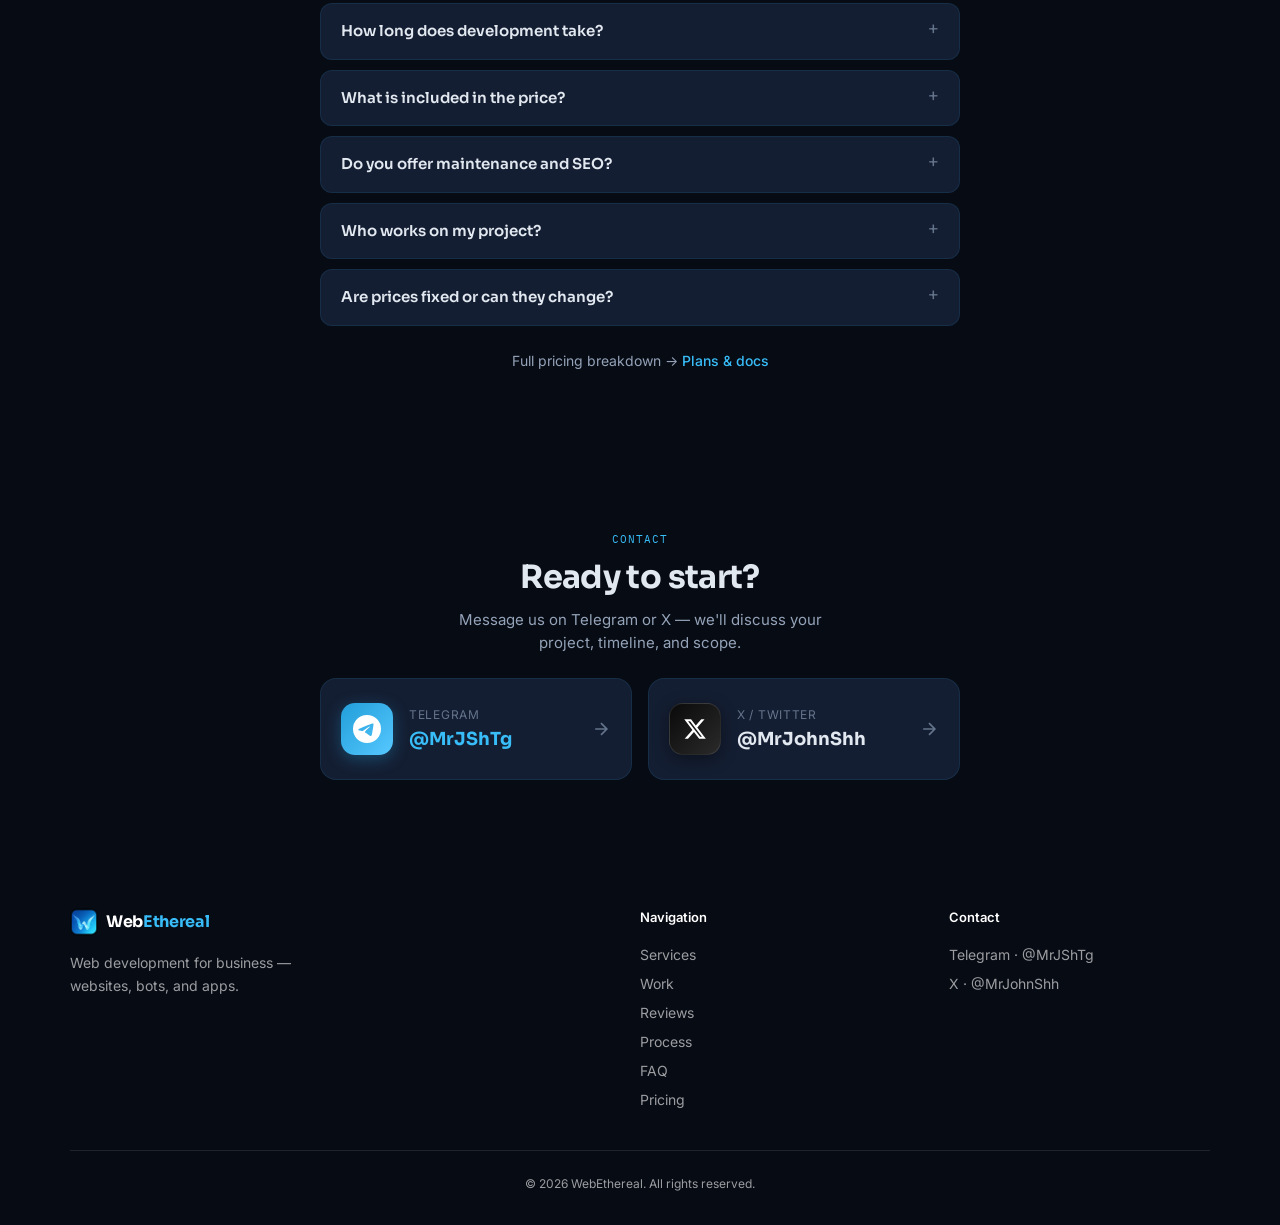
==== commit a706db16: "Add 3 portfolio project cards to Selected Work section Co-authored-by: Cursor <cursoragent@cursor.co" ====
--- a/index.html
+++ b/index.html
@@ -268,15 +268,57 @@
           <header class="section-header reveal">
             <p class="section-eyebrow">Portfolio</p>
             <h2 class="section-title">Selected Work</h2>
-            <p class="section-desc">Portfolio in progress — real projects coming soon</p>
+            <p class="section-desc">3 delivered projects — landing pages, Telegram bots, and corporate sites</p>
           </header>
-          <div class="work-empty reveal">
-            <p>No published work yet.</p>
+          <div class="work-scroll snap-scroll" id="workScroll">
+            <article class="work-card work-card--green reveal">
+              <div class="work-preview">
+                <img src="images/work-greenmarket.png" alt="Brew & Bean — landing page for a local cafe" loading="lazy" width="560" height="320">
+                <span class="work-float-tag">Live</span>
+              </div>
+              <div class="work-info">
+                <div class="work-meta">
+                  <span class="work-tag">Landing</span>
+                  <span class="work-year">2026</span>
+                </div>
+                <h3>Brew & Bean</h3>
+                <p>Lead-gen landing for a local cafe</p>
+              </div>
+            </article>
+            <article class="work-card work-card--blue reveal">
+              <div class="work-preview">
+                <img src="images/work-payflow.png" alt="Shop Order Bot — Telegram bot for an online shop" loading="lazy" width="560" height="320">
+                <span class="work-float-tag work-float-tag--blue">TG Bot</span>
+              </div>
+              <div class="work-info">
+                <div class="work-meta">
+                  <span class="work-tag">Telegram</span>
+                  <span class="work-year">2026</span>
+                </div>
+                <h3>Shop Order Bot</h3>
+                <p>Orders and notifications for online shop</p>
+              </div>
+            </article>
+            <article class="work-card work-card--purple reveal">
+              <div class="work-preview">
+                <img src="images/work-logipro.png" alt="Nova Consult — corporate website with admin panel" loading="lazy" width="560" height="320">
+                <span class="work-float-tag work-float-tag--purple">B2B</span>
+              </div>
+              <div class="work-info">
+                <div class="work-meta">
+                  <span class="work-tag">Corporate</span>
+                  <span class="work-year">2026</span>
+                </div>
+                <h3>Nova Consult</h3>
+                <p>Company site with admin panel</p>
+              </div>
+            </article>
           </div>
           <div class="work-footer reveal">
             <a href="#contact" class="work-cta">Discuss your project →</a>
           </div>
         </div>
+        <div class="work-dots" id="workDots" aria-hidden="true"></div>
       </section>
 
       <section class="section testimonials" id="reviews">
--- a/css/styles.css
+++ b/css/styles.css
@@ -2241,8 +2241,13 @@
   .work .section-desc { margin-inline: auto; }
 
   .work-scroll {
-    grid-template-columns: repeat(4, 1fr);
+    display: grid;
+    grid-template-columns: repeat(3, 1fr);
     gap: 1.25rem;
+    overflow: visible;
+    margin-inline: 0;
+    padding-inline: 0;
+    scroll-snap-type: none;
   }
 
   .work-card {
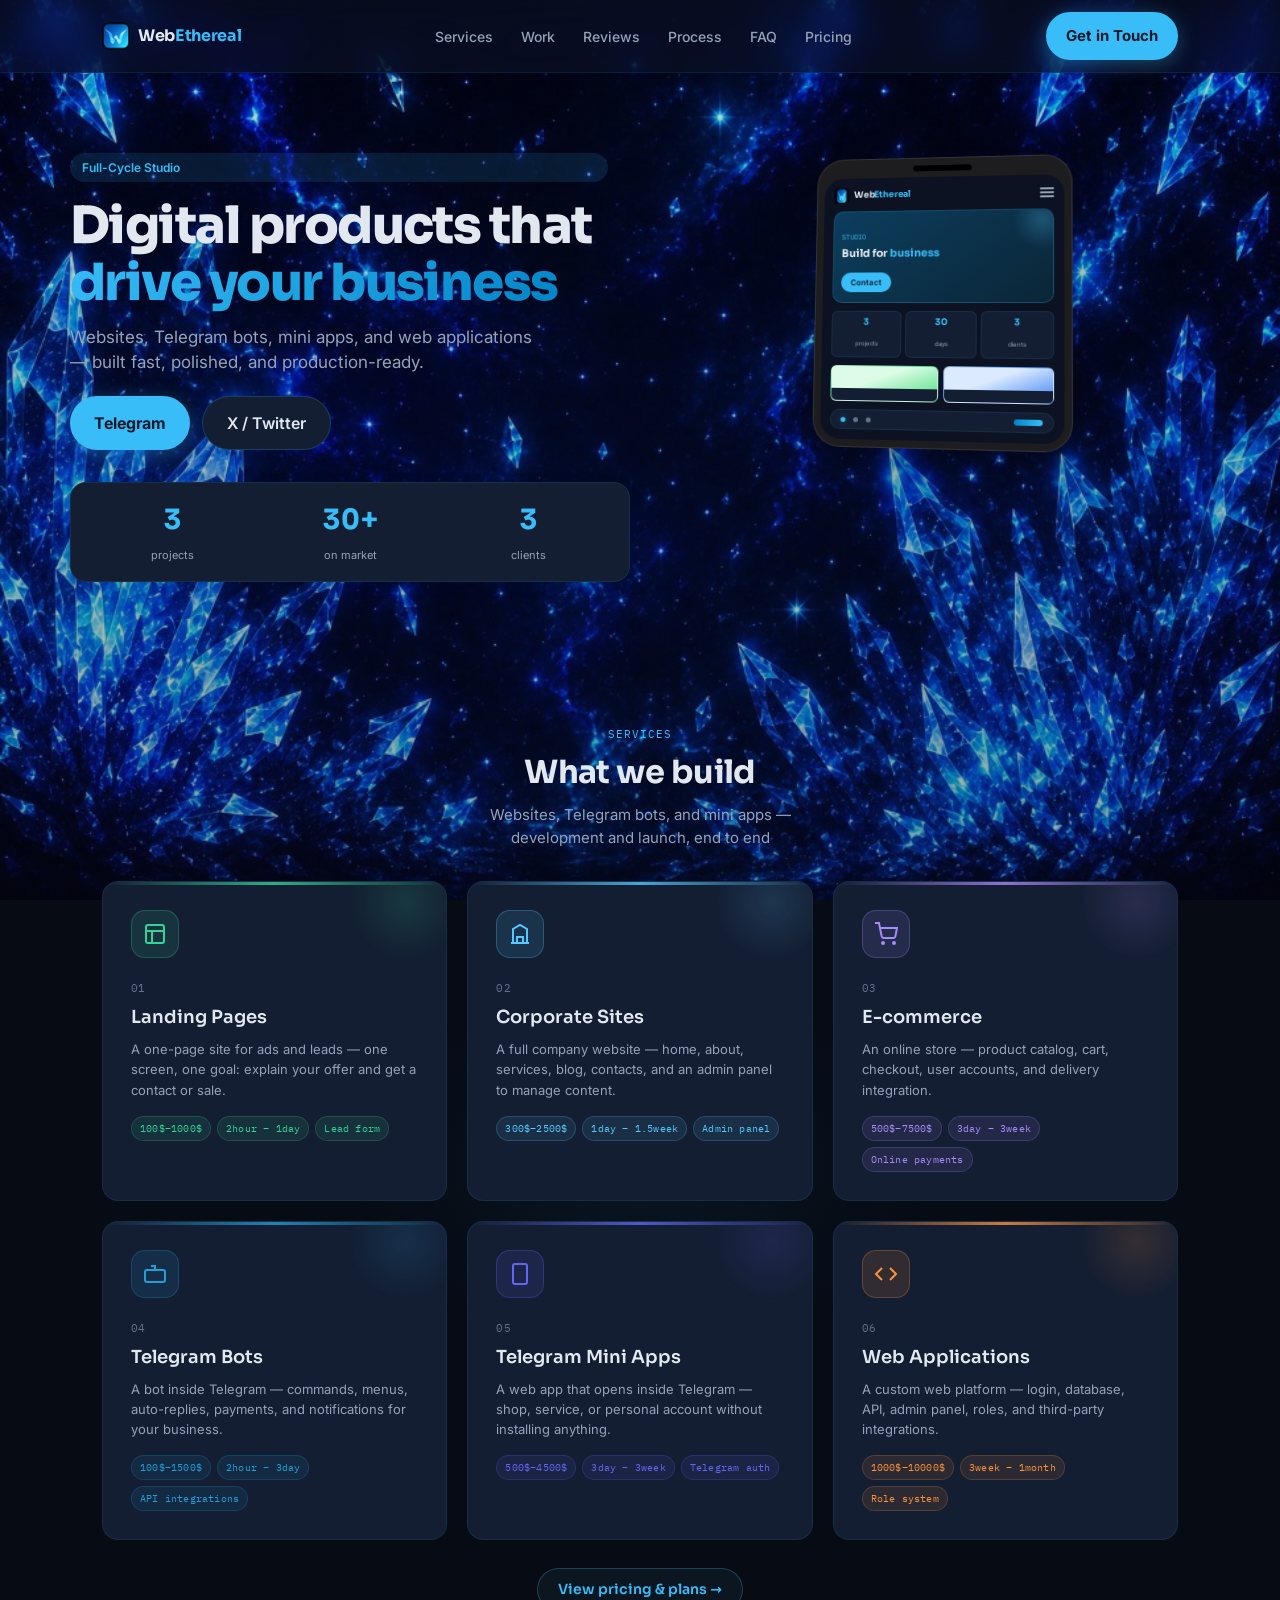
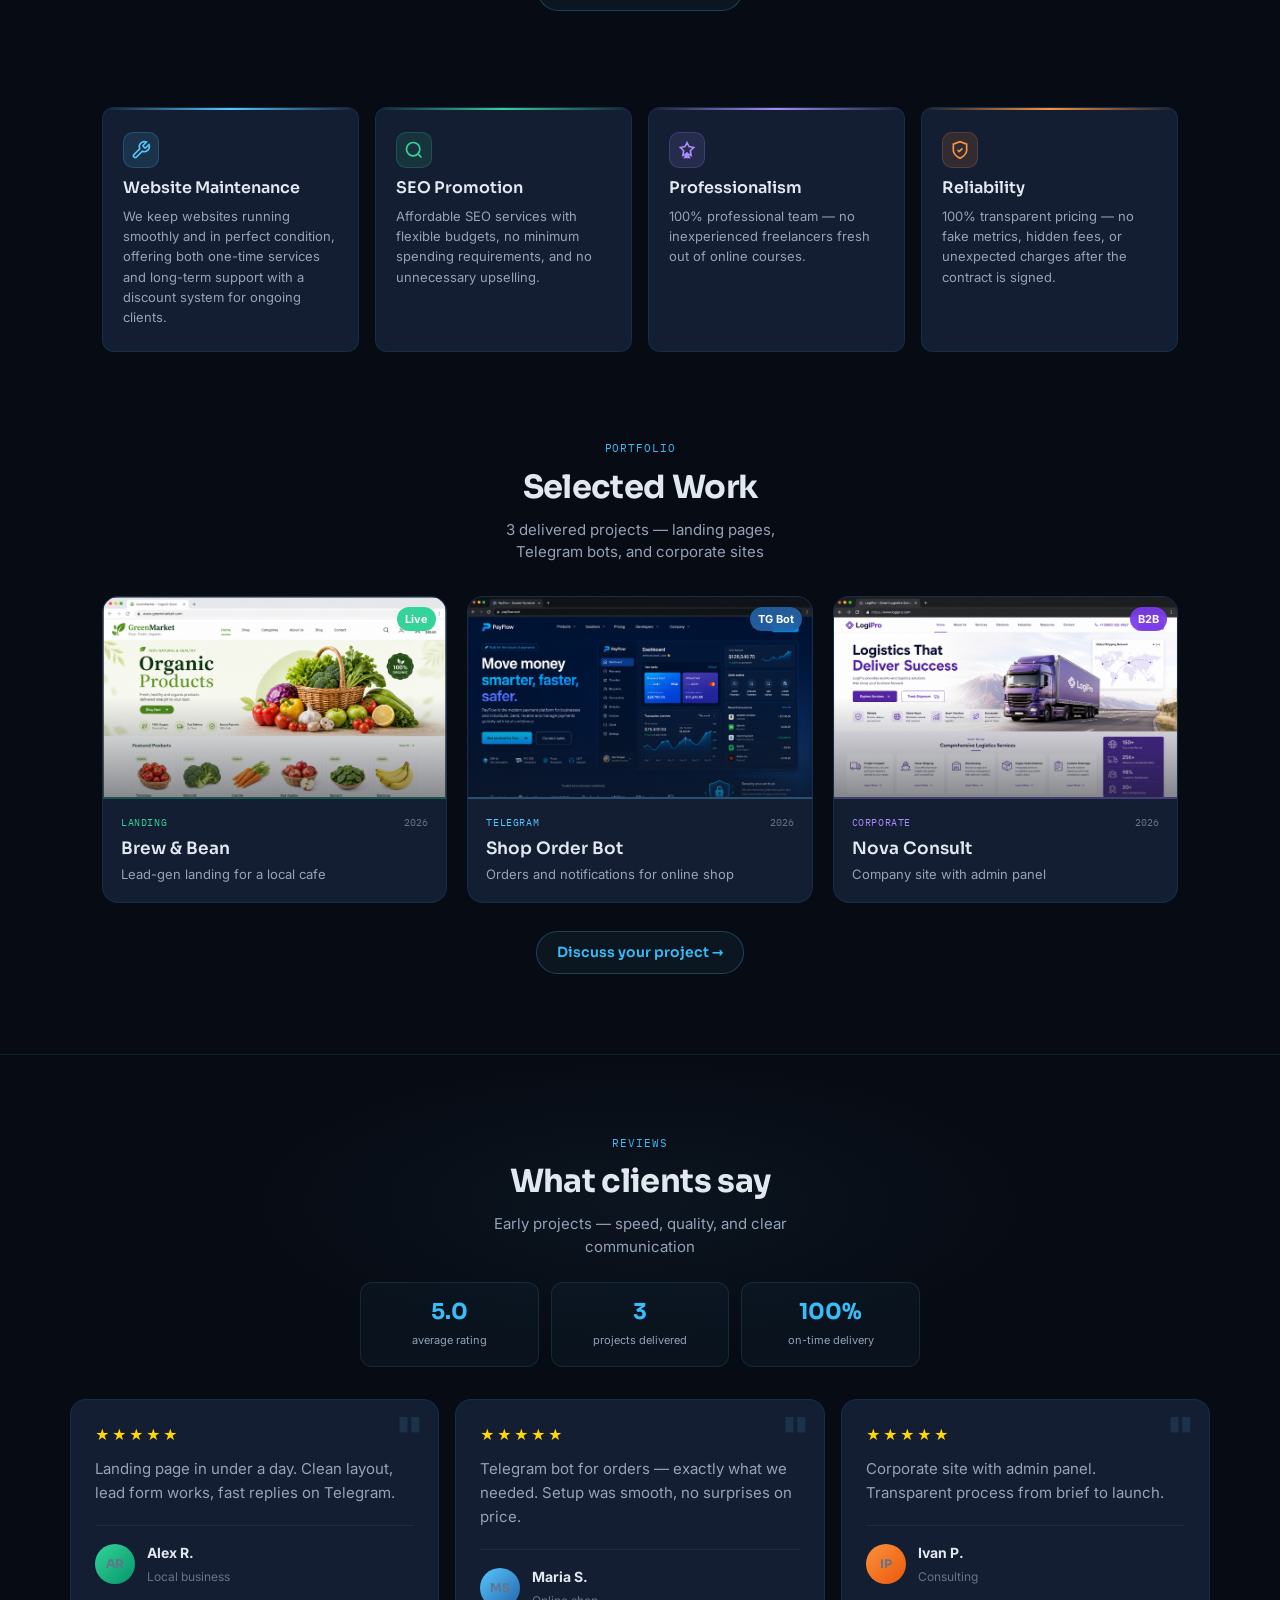
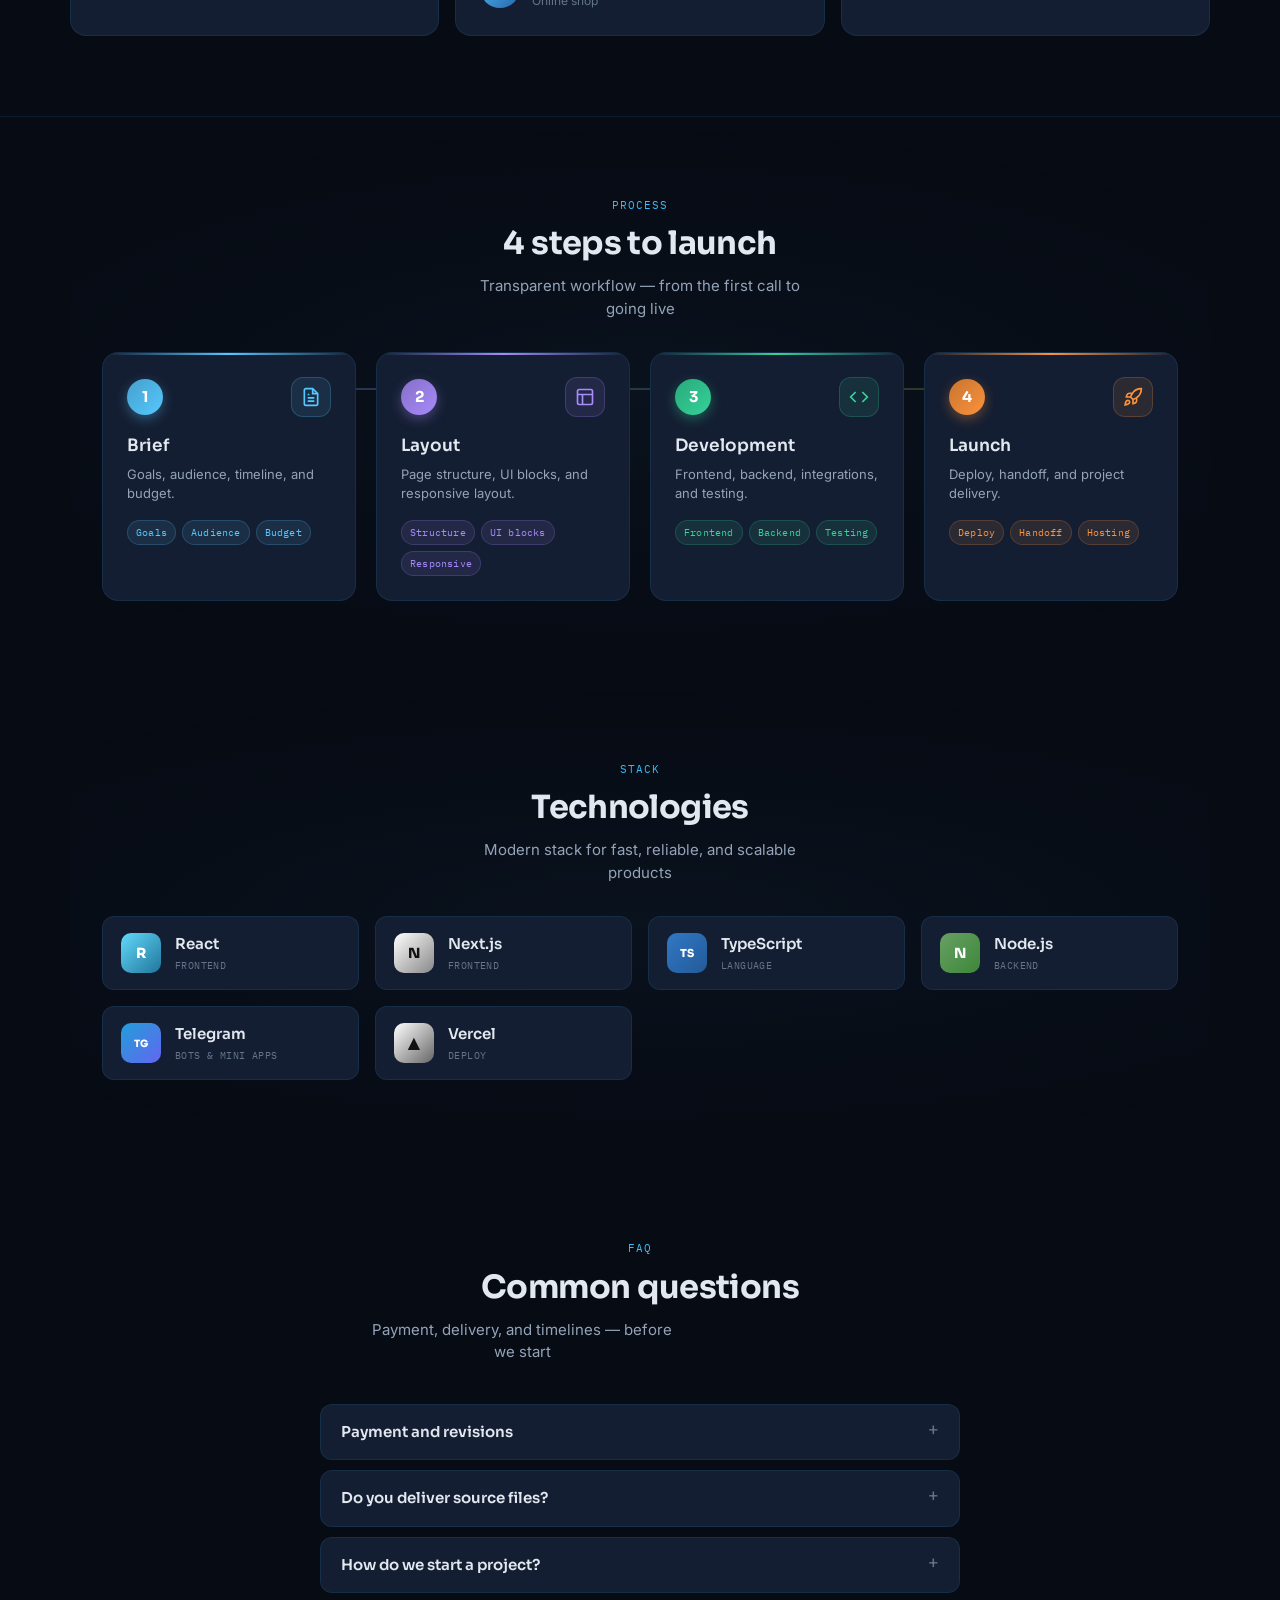
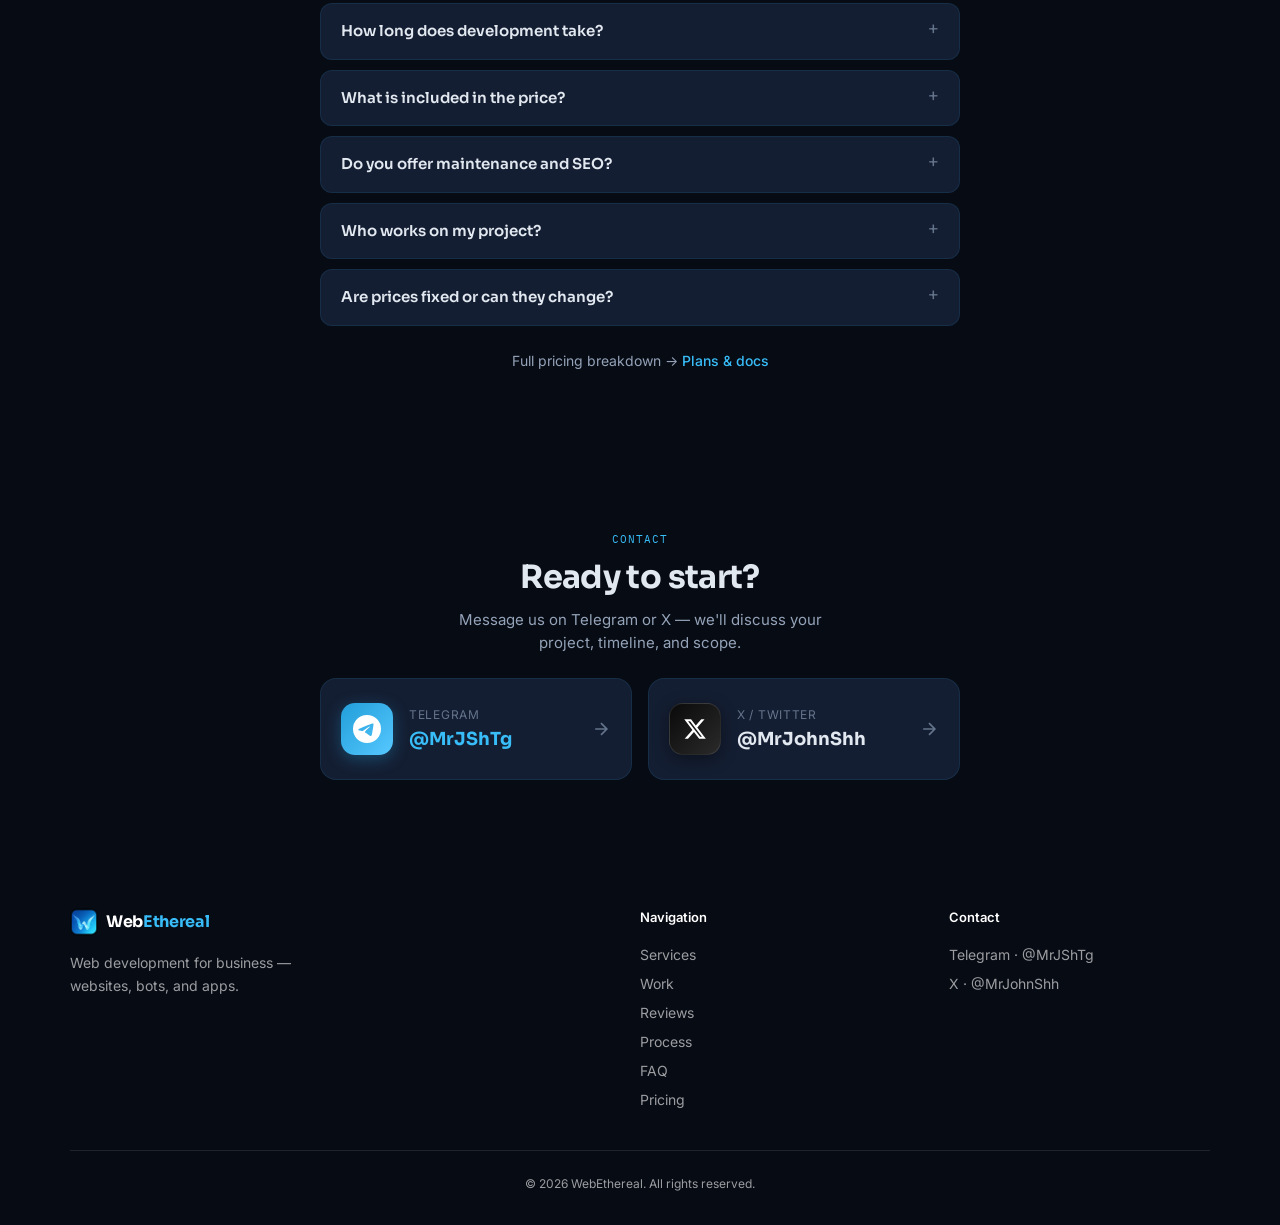
==== commit fe013963: "Remove Vue from technologies stack Co-authored-by: Cursor <cursoragent@cursor.com>" ====
--- a/index.html
+++ b/index.html
@@ -464,10 +464,6 @@
             <article class="stack-card reveal">
               <div class="stack-icon stack-icon--next" aria-hidden="true">N</div>
               <div class="stack-info"><strong>Next.js</strong><span>Frontend</span></div>
-            </article>
-            <article class="stack-card reveal">
-              <div class="stack-icon stack-icon--vue" aria-hidden="true">V</div>
-              <div class="stack-info"><strong>Vue</strong><span>Frontend</span></div>
             </article>
             <article class="stack-card reveal">
               <div class="stack-icon stack-icon--ts" aria-hidden="true">TS</div>
--- a/css/styles.css
+++ b/css/styles.css
@@ -1572,7 +1572,6 @@
 
 .stack-icon--react { background: linear-gradient(135deg, #61dafb, #21759b); }
 .stack-icon--next { background: linear-gradient(135deg, #fff, #888); color: #111; }
-.stack-icon--vue { background: linear-gradient(135deg, #42b883, #35495e); }
 .stack-icon--ts { background: linear-gradient(135deg, #3178c6, #235a97); font-size: 0.6875rem; }
 .stack-icon--figma { background: linear-gradient(135deg, #f24e1e, #a259ff); }
 .stack-icon--node { background: linear-gradient(135deg, #68a063, #3c873a); }
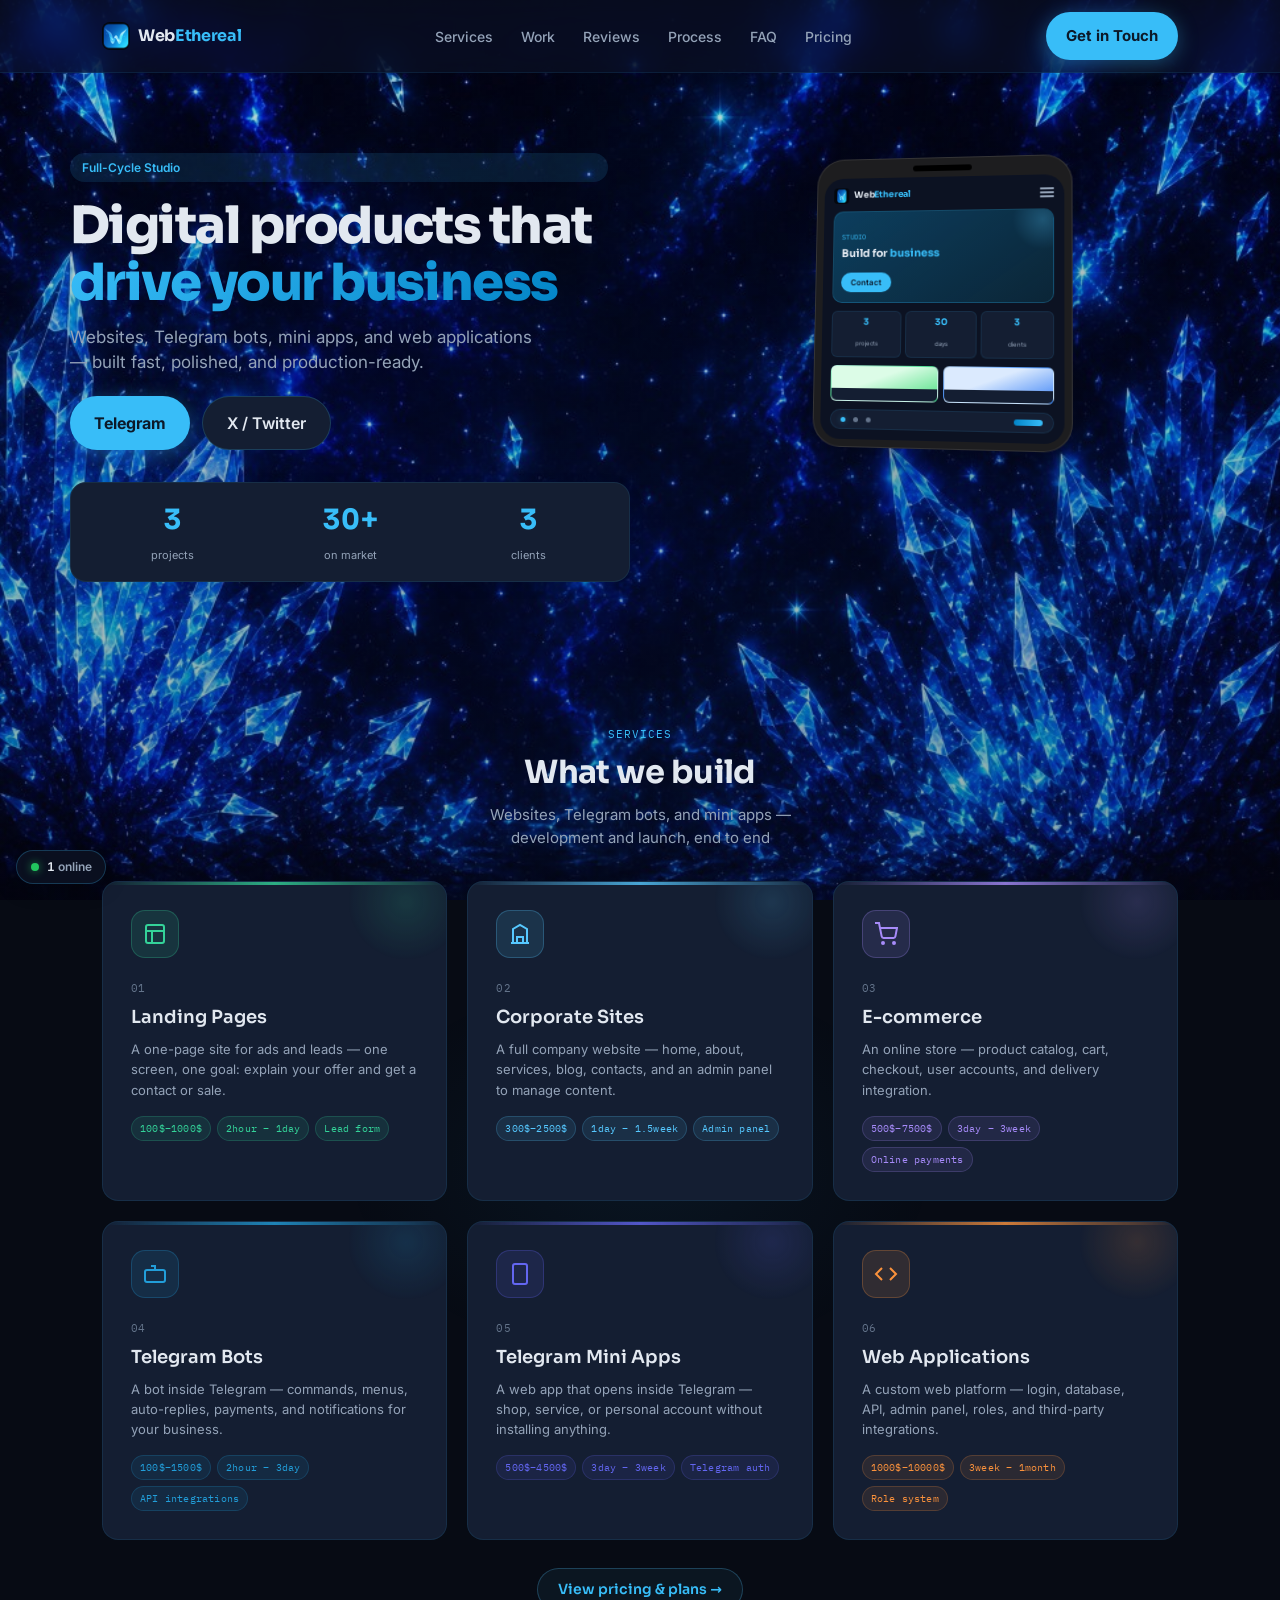
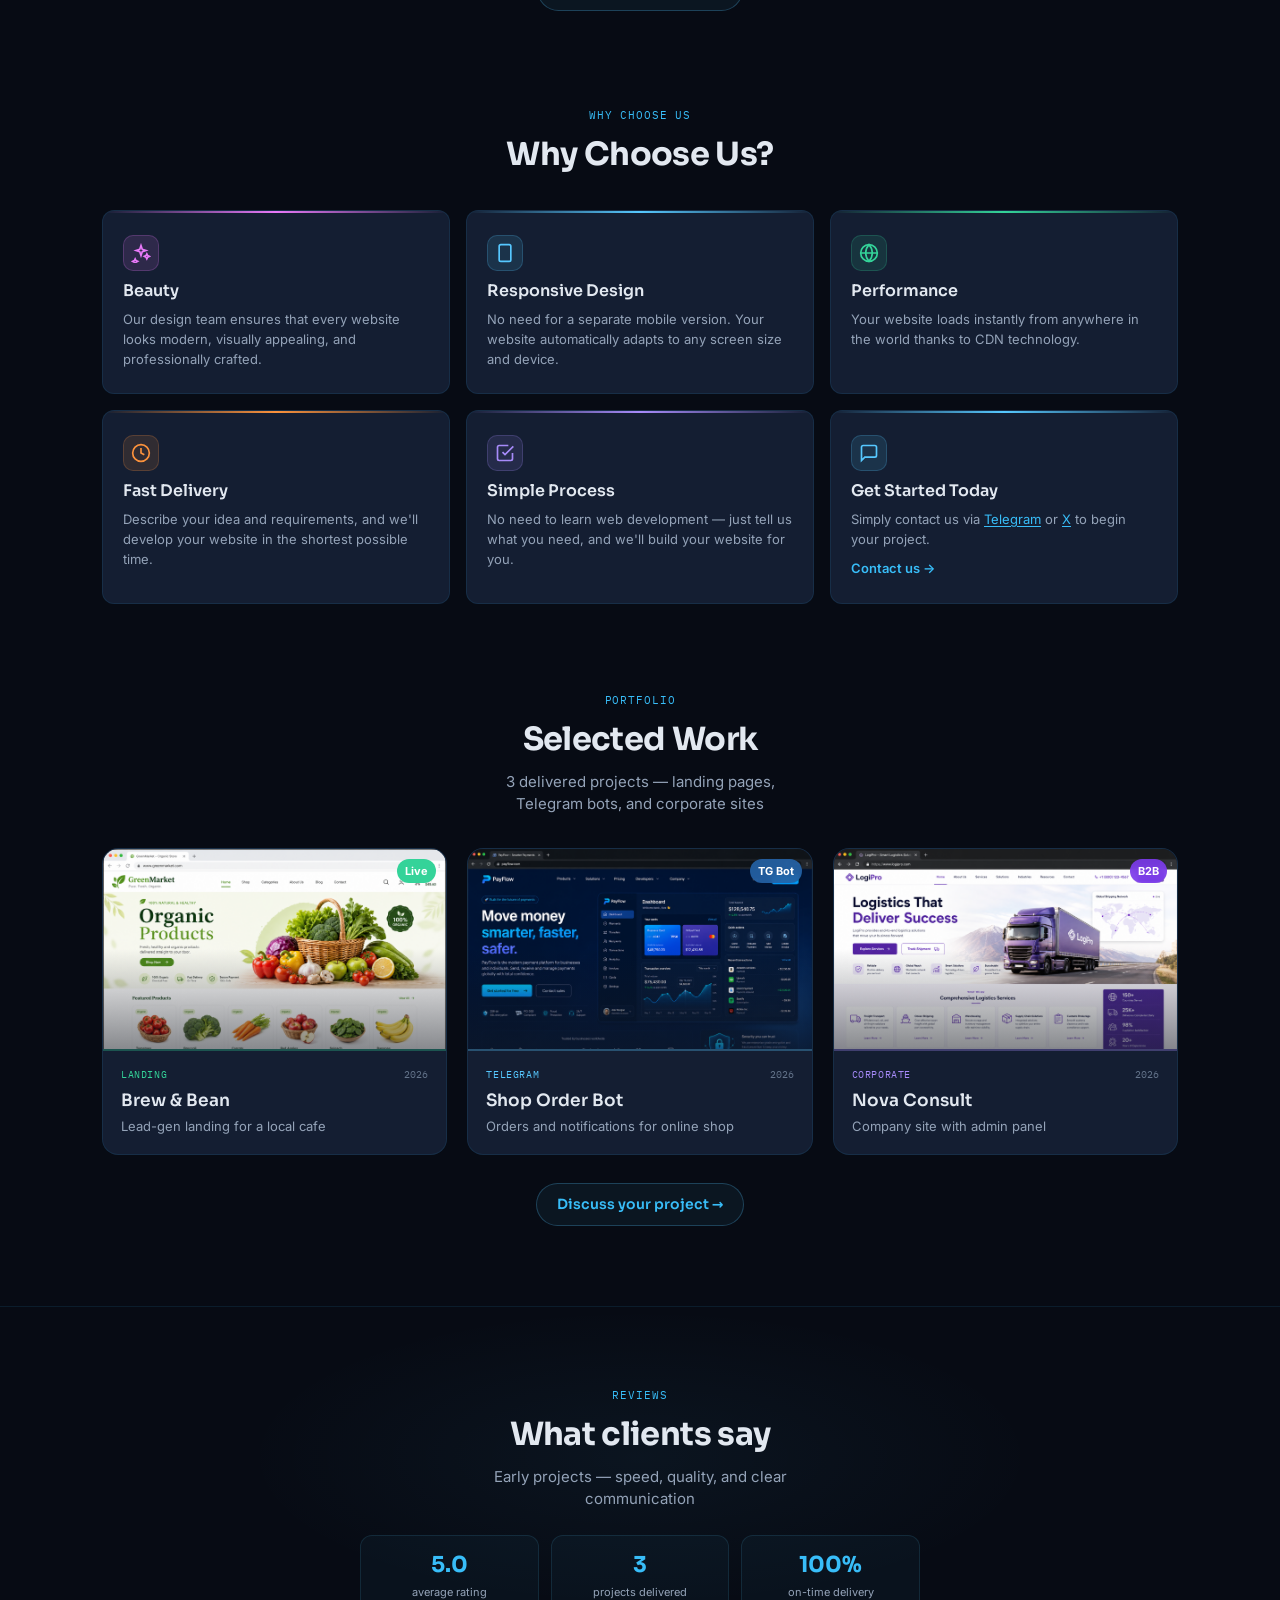
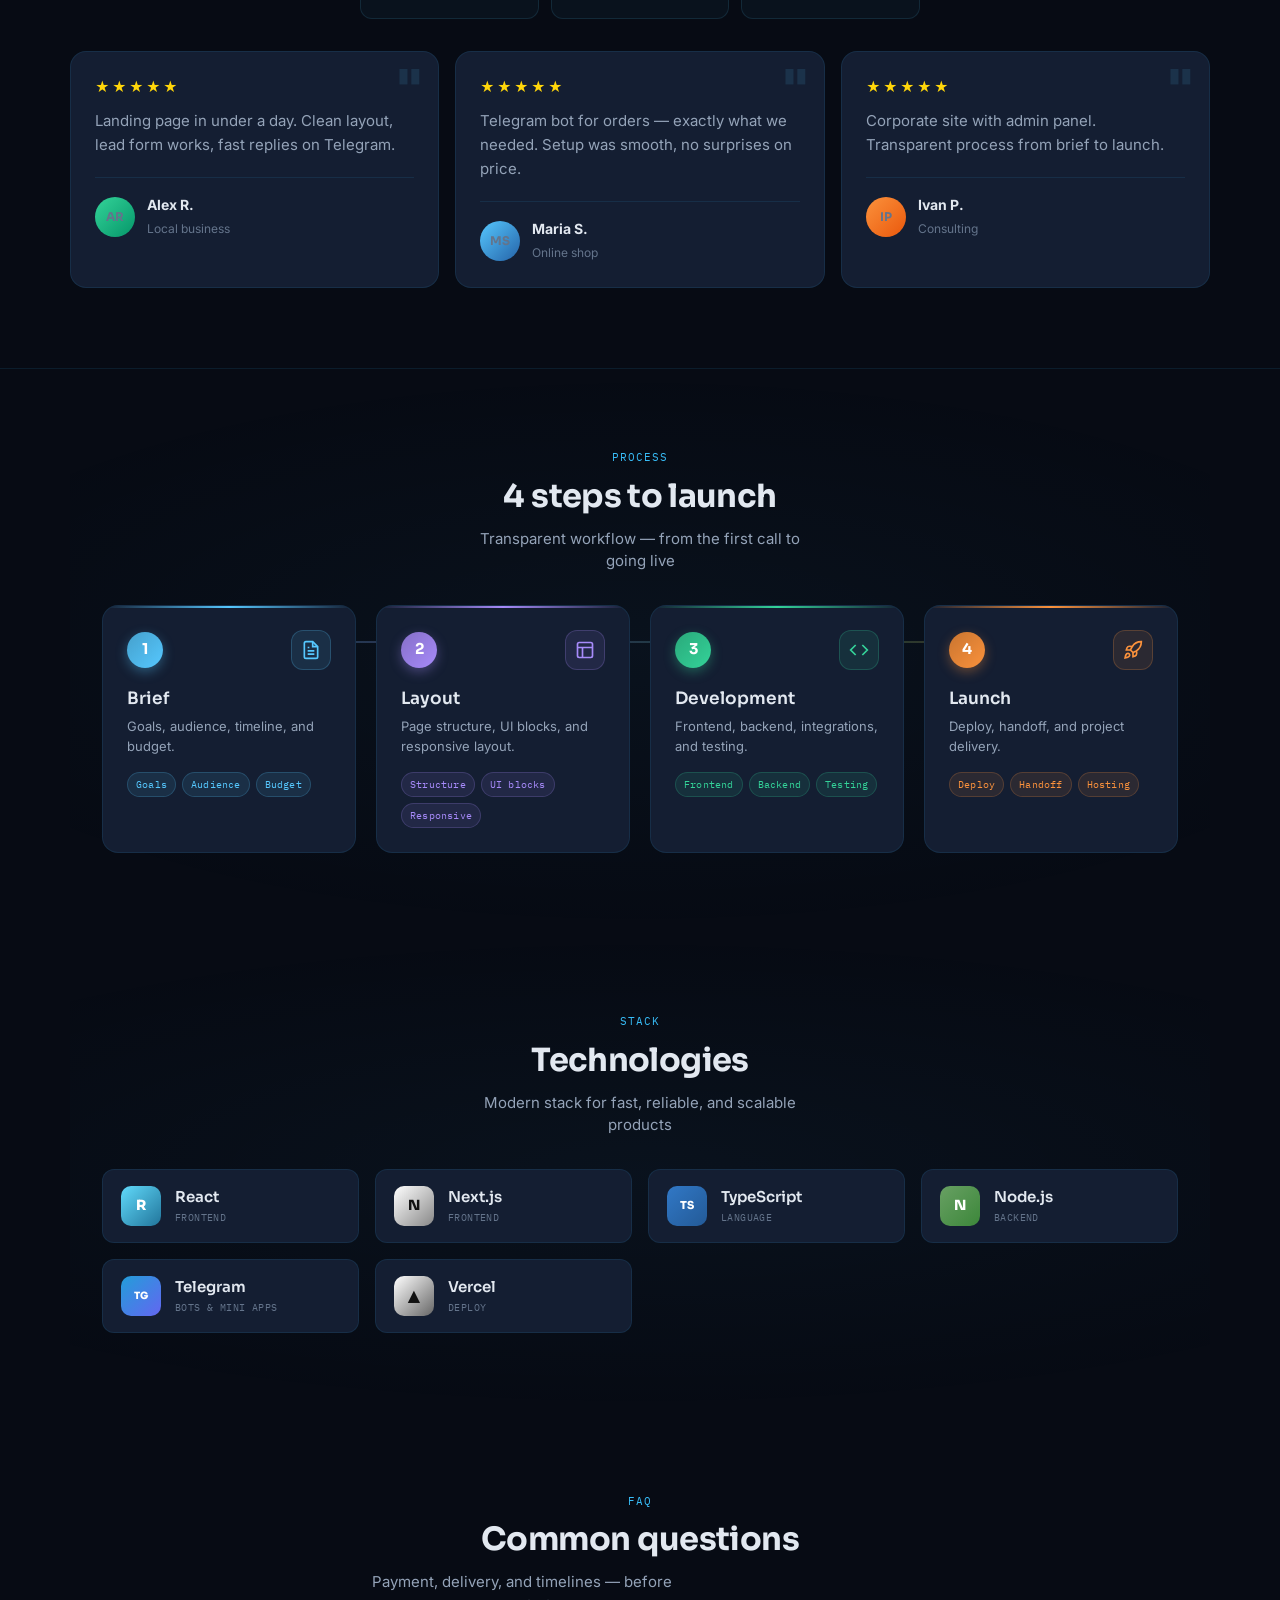
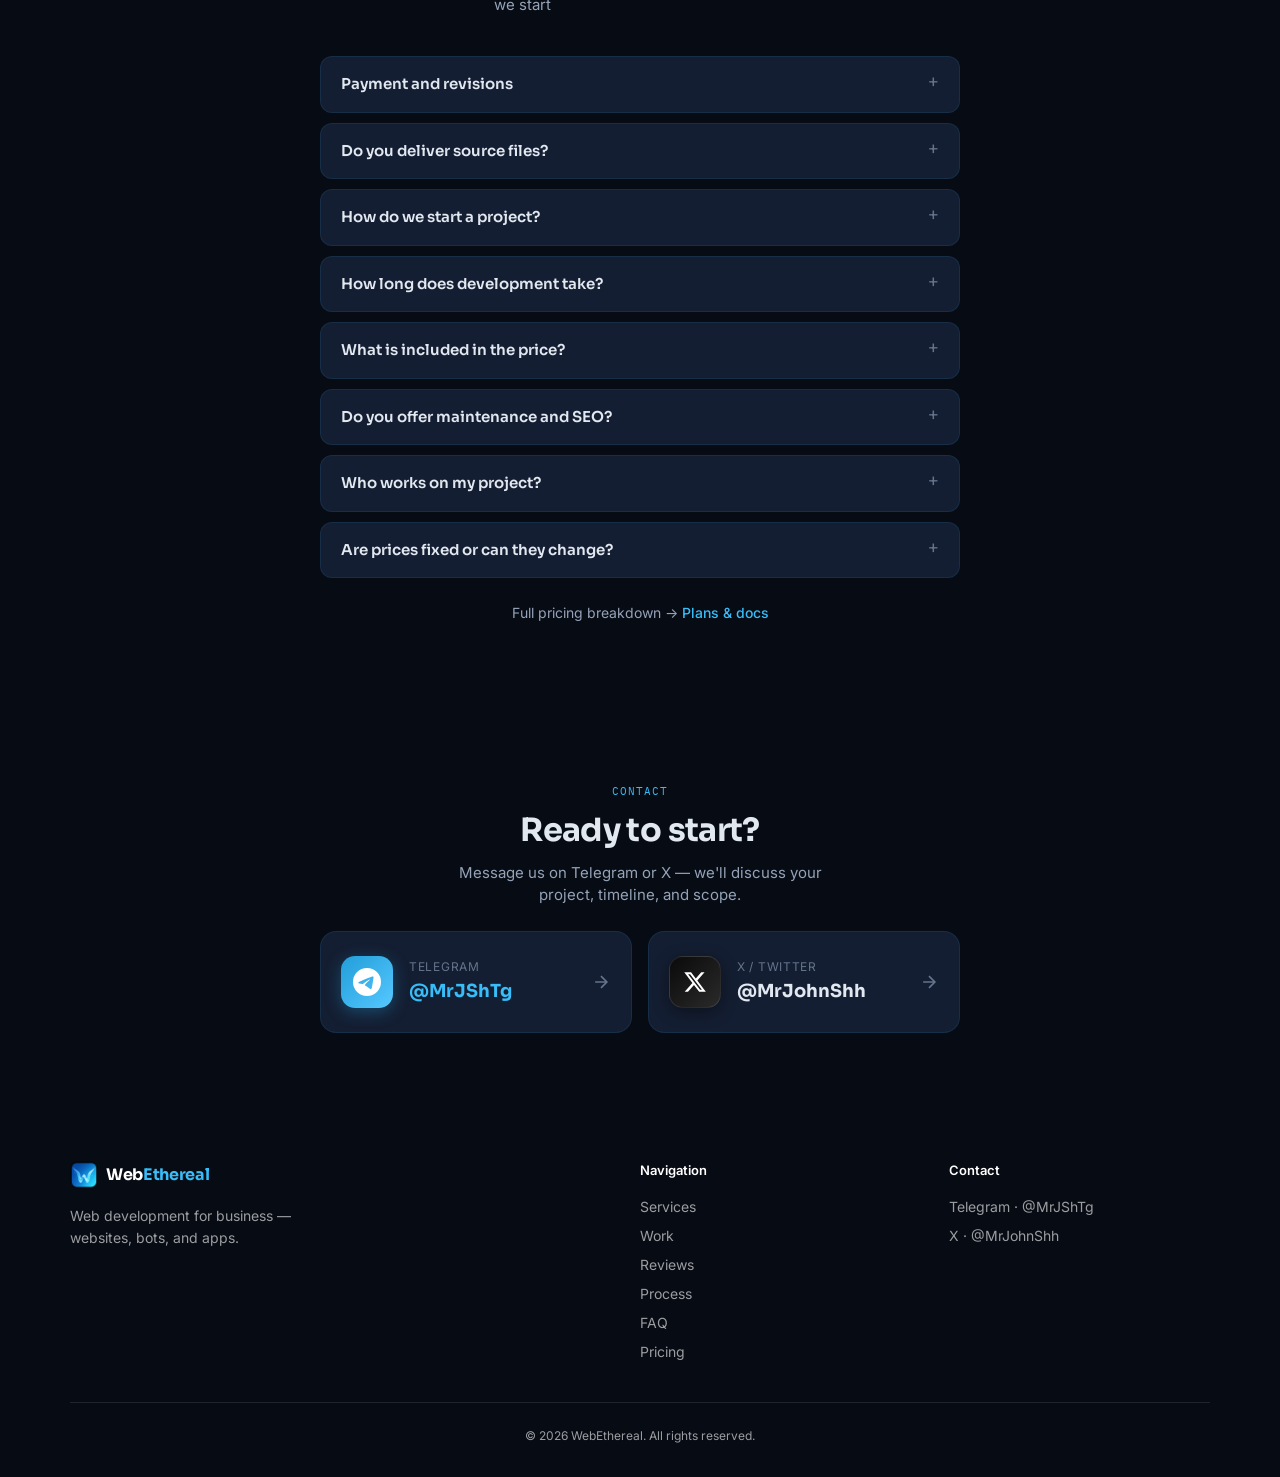
==== commit 5c2c5d9d: "Replace Why Choose Us section and enable public online counter Co-authored-by: Cursor <cursoragent@c" ====
--- a/index.html
+++ b/index.html
@@ -228,36 +228,55 @@
         <div class="scroll-hint mobile-only" aria-hidden="true">← scroll →</div>
       </section>
 
-      <section class="section metrics" aria-label="Why choose us">
+      <section class="section metrics" id="why-us" aria-label="Why choose us">
         <div class="metrics-wrap">
+          <header class="section-header reveal">
+            <p class="section-eyebrow">Why choose us</p>
+            <h2 class="section-title">Why Choose Us?</h2>
+          </header>
           <div class="metrics-grid">
-            <article class="metric-card metric-card--maintenance reveal">
+            <article class="metric-card metric-card--beauty reveal">
               <div class="metric-icon" aria-hidden="true">
-                <svg width="20" height="20" viewBox="0 0 24 24" fill="none" stroke="currentColor" stroke-width="2"><path d="M14.7 6.3a1 1 0 0 0 0 1.4l1.6 1.6a1 1 0 0 0 1.4 0l3.77-3.77a6 6 0 0 1-7.94 7.94l-6.91 6.91a2.12 2.12 0 0 1-3-3l6.91-6.91a6 6 0 0 1 7.94-7.94l-3.76 3.76z"/></svg>
-              </div>
-              <h3 class="metric-title">Website Maintenance</h3>
-              <p class="metric-desc">We keep websites running smoothly and in perfect condition, offering both one-time services and long-term support with a discount system for ongoing clients.</p>
-            </article>
-            <article class="metric-card metric-card--seo reveal">
+                <svg width="20" height="20" viewBox="0 0 24 24" fill="none" stroke="currentColor" stroke-width="2"><path d="M12 3l1.5 4.5L18 9l-4.5 1.5L12 15l-1.5-4.5L6 9l4.5-1.5L12 3z"/><path d="M5 19l1 2 2 1-2 1-1 2-1-2-2-1 2-1 1-2z"/><path d="M19 13l1 2 2 1-2 1-1 2-1-2-2-1 2-1 1-2z"/></svg>
+              </div>
+              <h3 class="metric-title">Beauty</h3>
+              <p class="metric-desc">Our design team ensures that every website looks modern, visually appealing, and professionally crafted.</p>
+            </article>
+            <article class="metric-card metric-card--responsive reveal">
               <div class="metric-icon" aria-hidden="true">
-                <svg width="20" height="20" viewBox="0 0 24 24" fill="none" stroke="currentColor" stroke-width="2"><circle cx="11" cy="11" r="8"/><path d="m21 21-4.3-4.3"/></svg>
-              </div>
-              <h3 class="metric-title">SEO Promotion</h3>
-              <p class="metric-desc">Affordable SEO services with flexible budgets, no minimum spending requirements, and no unnecessary upselling.</p>
-            </article>
-            <article class="metric-card metric-card--pro reveal">
+                <svg width="20" height="20" viewBox="0 0 24 24" fill="none" stroke="currentColor" stroke-width="2"><rect x="5" y="2" width="14" height="20" rx="2"/><path d="M12 18h.01"/></svg>
+              </div>
+              <h3 class="metric-title">Responsive Design</h3>
+              <p class="metric-desc">No need for a separate mobile version. Your website automatically adapts to any screen size and device.</p>
+            </article>
+            <article class="metric-card metric-card--performance reveal">
               <div class="metric-icon" aria-hidden="true">
-                <svg width="20" height="20" viewBox="0 0 24 24" fill="none" stroke="currentColor" stroke-width="2"><path d="M12 15l-2 5 2-1 2 1-2-5"/><path d="M8 21h8"/><path d="M12 3l2.4 4.8L20 9l-4 3.9.9 5.5L12 16.5 7.1 18.4 8 12.9 4 9l5.6-1.2L12 3z"/></svg>
-              </div>
-              <h3 class="metric-title">Professionalism</h3>
-              <p class="metric-desc">100% professional team — no inexperienced freelancers fresh out of online courses.</p>
-            </article>
-            <article class="metric-card metric-card--reliability reveal">
+                <svg width="20" height="20" viewBox="0 0 24 24" fill="none" stroke="currentColor" stroke-width="2"><circle cx="12" cy="12" r="10"/><path d="M2 12h20M12 2a15.3 15.3 0 0 1 4 10 15.3 15.3 0 0 1-4 10 15.3 15.3 0 0 1-4-10 15.3 15.3 0 0 1 4-10z"/></svg>
+              </div>
+              <h3 class="metric-title">Performance</h3>
+              <p class="metric-desc">Your website loads instantly from anywhere in the world thanks to CDN technology.</p>
+            </article>
+            <article class="metric-card metric-card--delivery reveal">
               <div class="metric-icon" aria-hidden="true">
-                <svg width="20" height="20" viewBox="0 0 24 24" fill="none" stroke="currentColor" stroke-width="2"><path d="M12 22s8-4 8-10V5l-8-3-8 3v7c0 6 8 10 8 10z"/><path d="m9 12 2 2 4-4"/></svg>
-              </div>
-              <h3 class="metric-title">Reliability</h3>
-              <p class="metric-desc">100% transparent pricing — no fake metrics, hidden fees, or unexpected charges after the contract is signed.</p>
+                <svg width="20" height="20" viewBox="0 0 24 24" fill="none" stroke="currentColor" stroke-width="2"><circle cx="12" cy="12" r="10"/><polyline points="12 6 12 12 16 14"/></svg>
+              </div>
+              <h3 class="metric-title">Fast Delivery</h3>
+              <p class="metric-desc">Describe your idea and requirements, and we'll develop your website in the shortest possible time.</p>
+            </article>
+            <article class="metric-card metric-card--simple reveal">
+              <div class="metric-icon" aria-hidden="true">
+                <svg width="20" height="20" viewBox="0 0 24 24" fill="none" stroke="currentColor" stroke-width="2"><path d="M9 11l3 3L22 4"/><path d="M21 12v7a2 2 0 0 1-2 2H5a2 2 0 0 1-2-2V5a2 2 0 0 1 2-2h11"/></svg>
+              </div>
+              <h3 class="metric-title">Simple Process</h3>
+              <p class="metric-desc">No need to learn web development — just tell us what you need, and we'll build your website for you.</p>
+            </article>
+            <article class="metric-card metric-card--cta reveal">
+              <div class="metric-icon" aria-hidden="true">
+                <svg width="20" height="20" viewBox="0 0 24 24" fill="none" stroke="currentColor" stroke-width="2"><path d="M21 15a2 2 0 0 1-2 2H7l-4 4V5a2 2 0 0 1 2-2h14a2 2 0 0 1 2 2z"/></svg>
+              </div>
+              <h3 class="metric-title">Get Started Today</h3>
+              <p class="metric-desc">Simply contact us via <a href="https://t.me/MrJShTg" target="_blank" rel="noopener noreferrer">Telegram</a> or <a href="https://x.com/MrJohnShh" target="_blank" rel="noopener noreferrer">X</a> to begin your project.</p>
+              <a href="#contact" class="metric-cta-link">Contact us →</a>
             </article>
           </div>
         </div>
--- a/css/styles.css
+++ b/css/styles.css
@@ -1054,6 +1054,10 @@
   margin-inline: auto;
 }
 
+.metrics .section-header {
+  margin-bottom: 1.25rem;
+}
+
 .metrics-grid {
   display: grid;
   grid-template-columns: repeat(2, 1fr);
@@ -1082,14 +1086,28 @@
   background: linear-gradient(90deg, transparent, var(--metric-accent), transparent);
 }
 
-.metric-card--return { --metric-accent: #34d399; }
-.metric-card--maintenance { --metric-accent: #56c8ff; }
-.metric-card--seo { --metric-accent: #34d399; }
-.metric-card--pro { --metric-accent: #a78bfa; }
-.metric-card--reliability { --metric-accent: #fb923c; }
-.metric-card--speed { --metric-accent: #56c8ff; }
-.metric-card--monitor { --metric-accent: #a78bfa; }
-.metric-card--growth { --metric-accent: #fb923c; }
+.metric-card--beauty { --metric-accent: #e879f9; }
+.metric-card--responsive { --metric-accent: #56c8ff; }
+.metric-card--performance { --metric-accent: #34d399; }
+.metric-card--delivery { --metric-accent: #fb923c; }
+.metric-card--simple { --metric-accent: #a78bfa; }
+.metric-card--cta { --metric-accent: #56c8ff; }
+
+.metric-desc a {
+  color: var(--accent);
+  text-decoration: underline;
+  text-underline-offset: 2px;
+}
+
+.metric-cta-link {
+  display: inline-block;
+  margin-top: 0.625rem;
+  font-size: 0.8125rem;
+  font-weight: 600;
+  color: var(--accent);
+}
+
+.metric-cta-link:hover { text-decoration: underline; }
 
 .metric-card:active { transform: scale(0.98); }
 
@@ -2212,8 +2230,13 @@
   }
 
   .metrics-grid {
-    grid-template-columns: repeat(4, 1fr);
+    grid-template-columns: repeat(3, 1fr);
     gap: 1rem;
+  }
+
+  .metrics .section-header {
+    text-align: center;
+    margin-bottom: 2rem;
   }
 
   .metric-card {
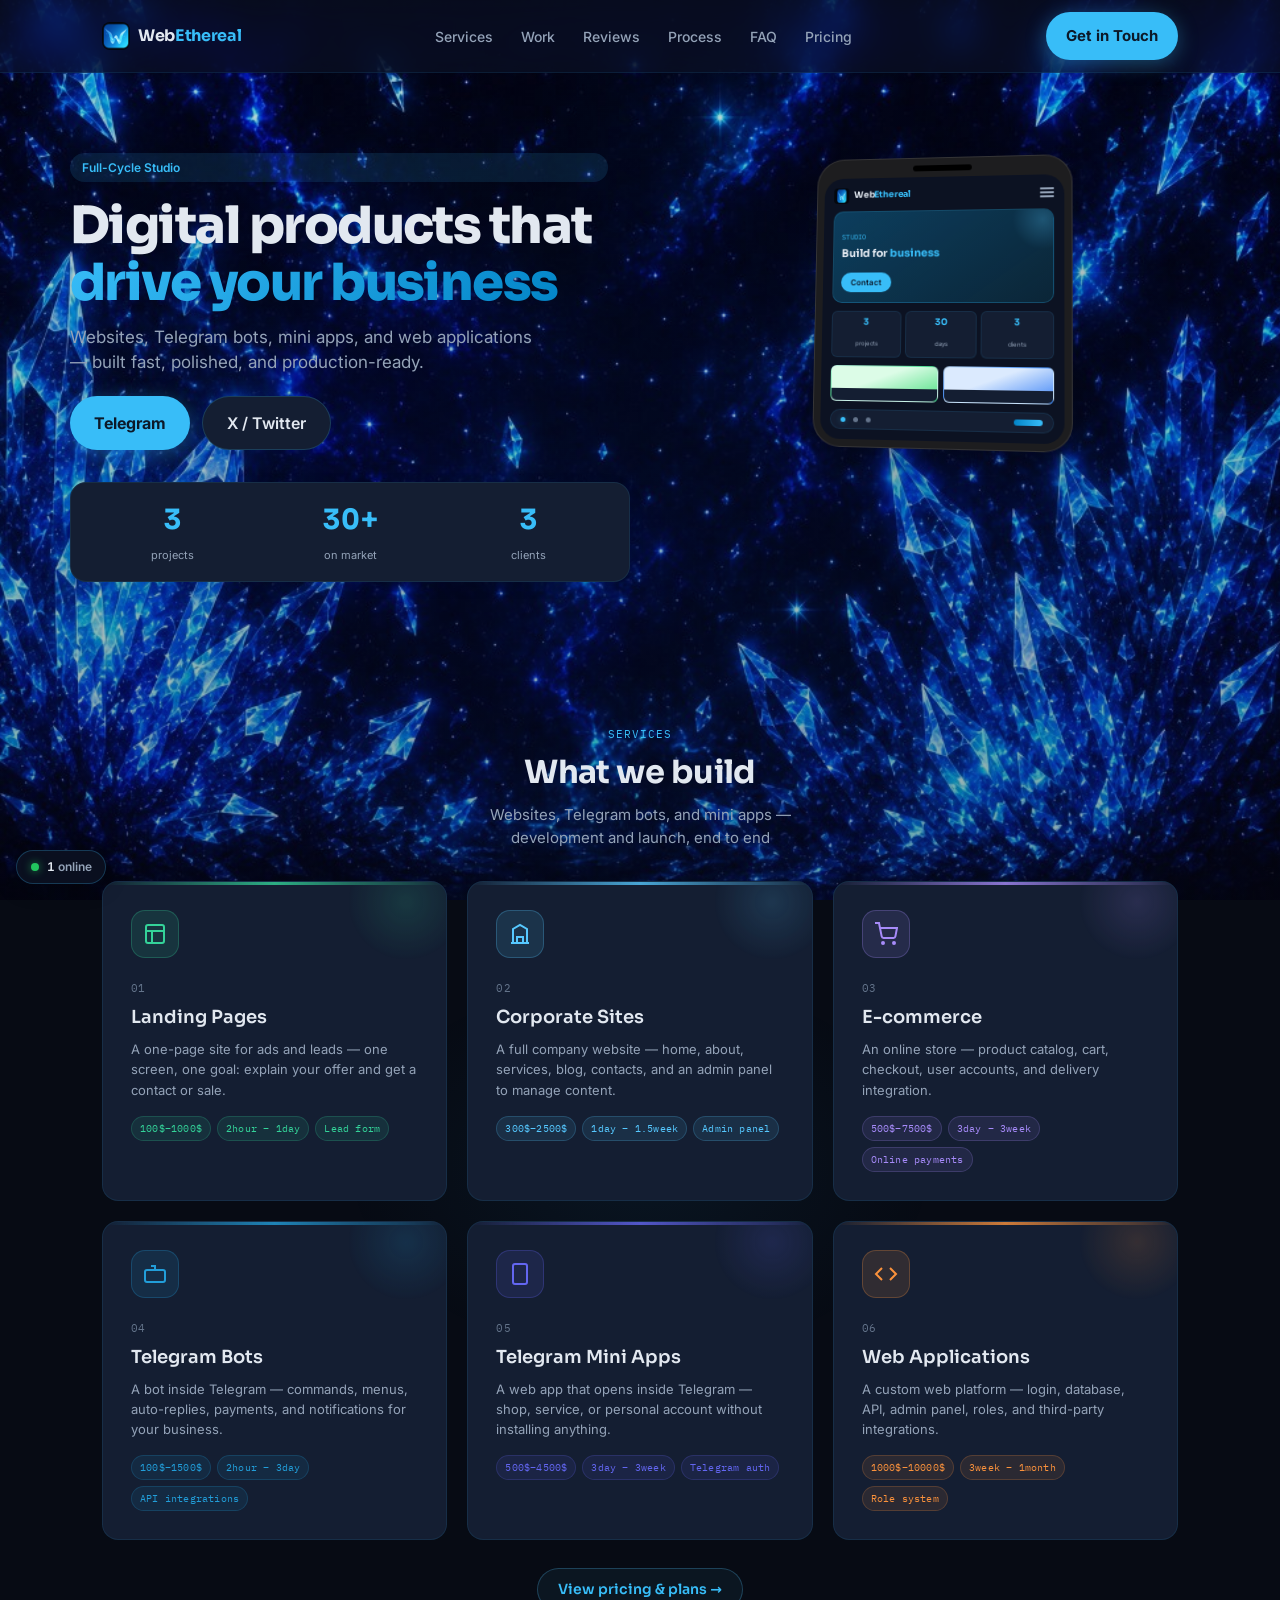
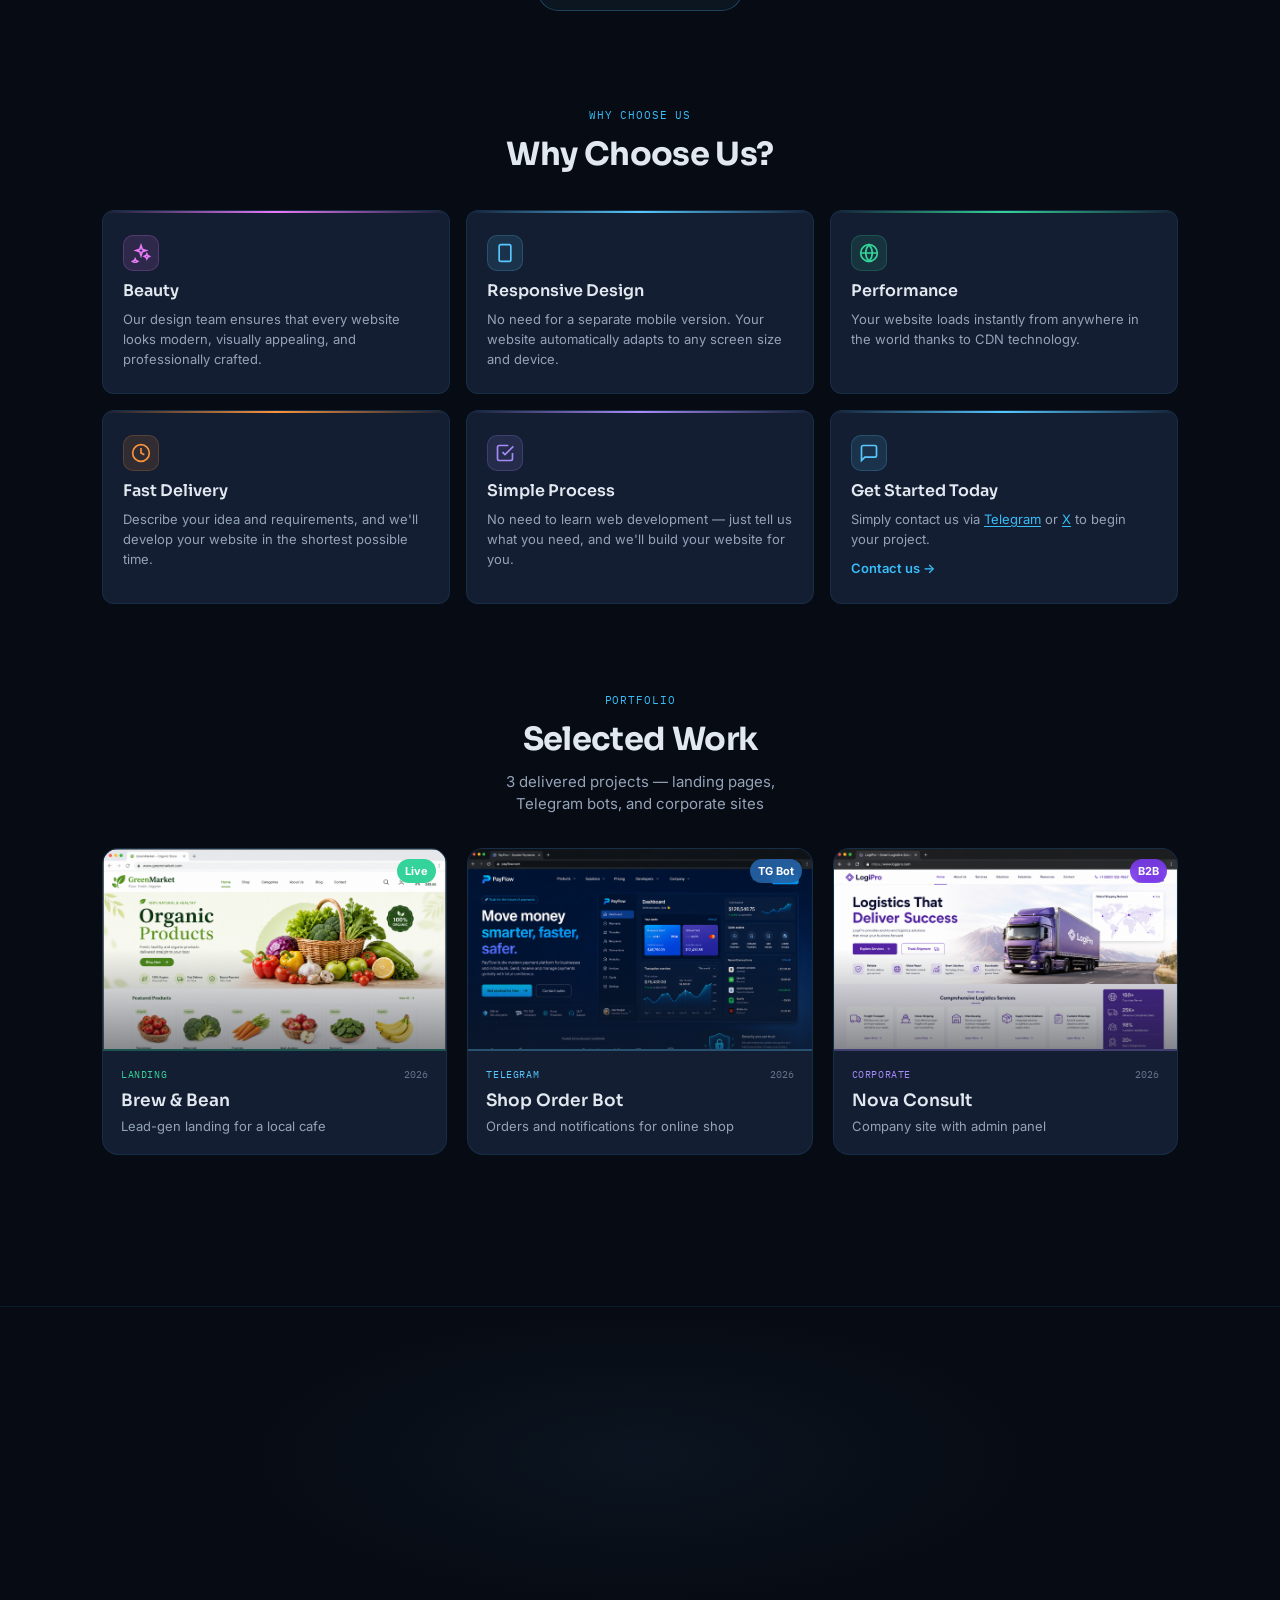
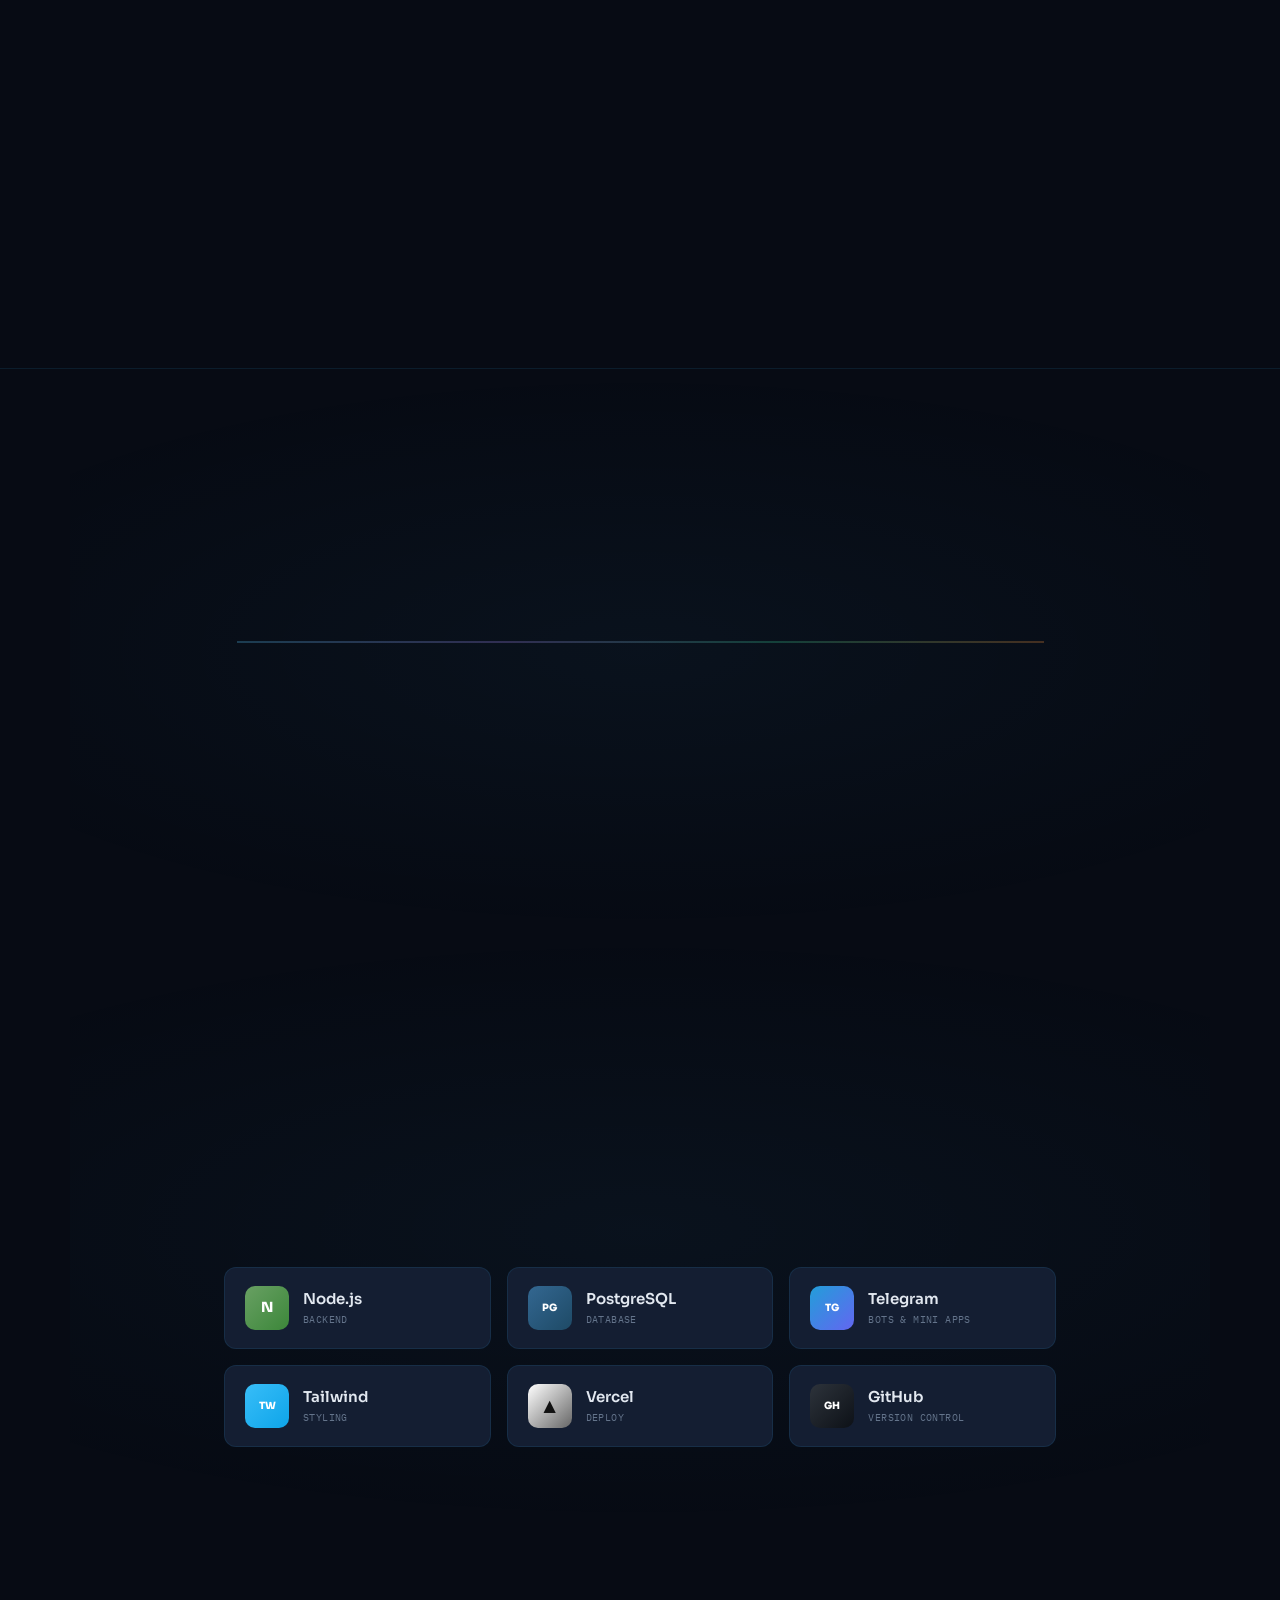
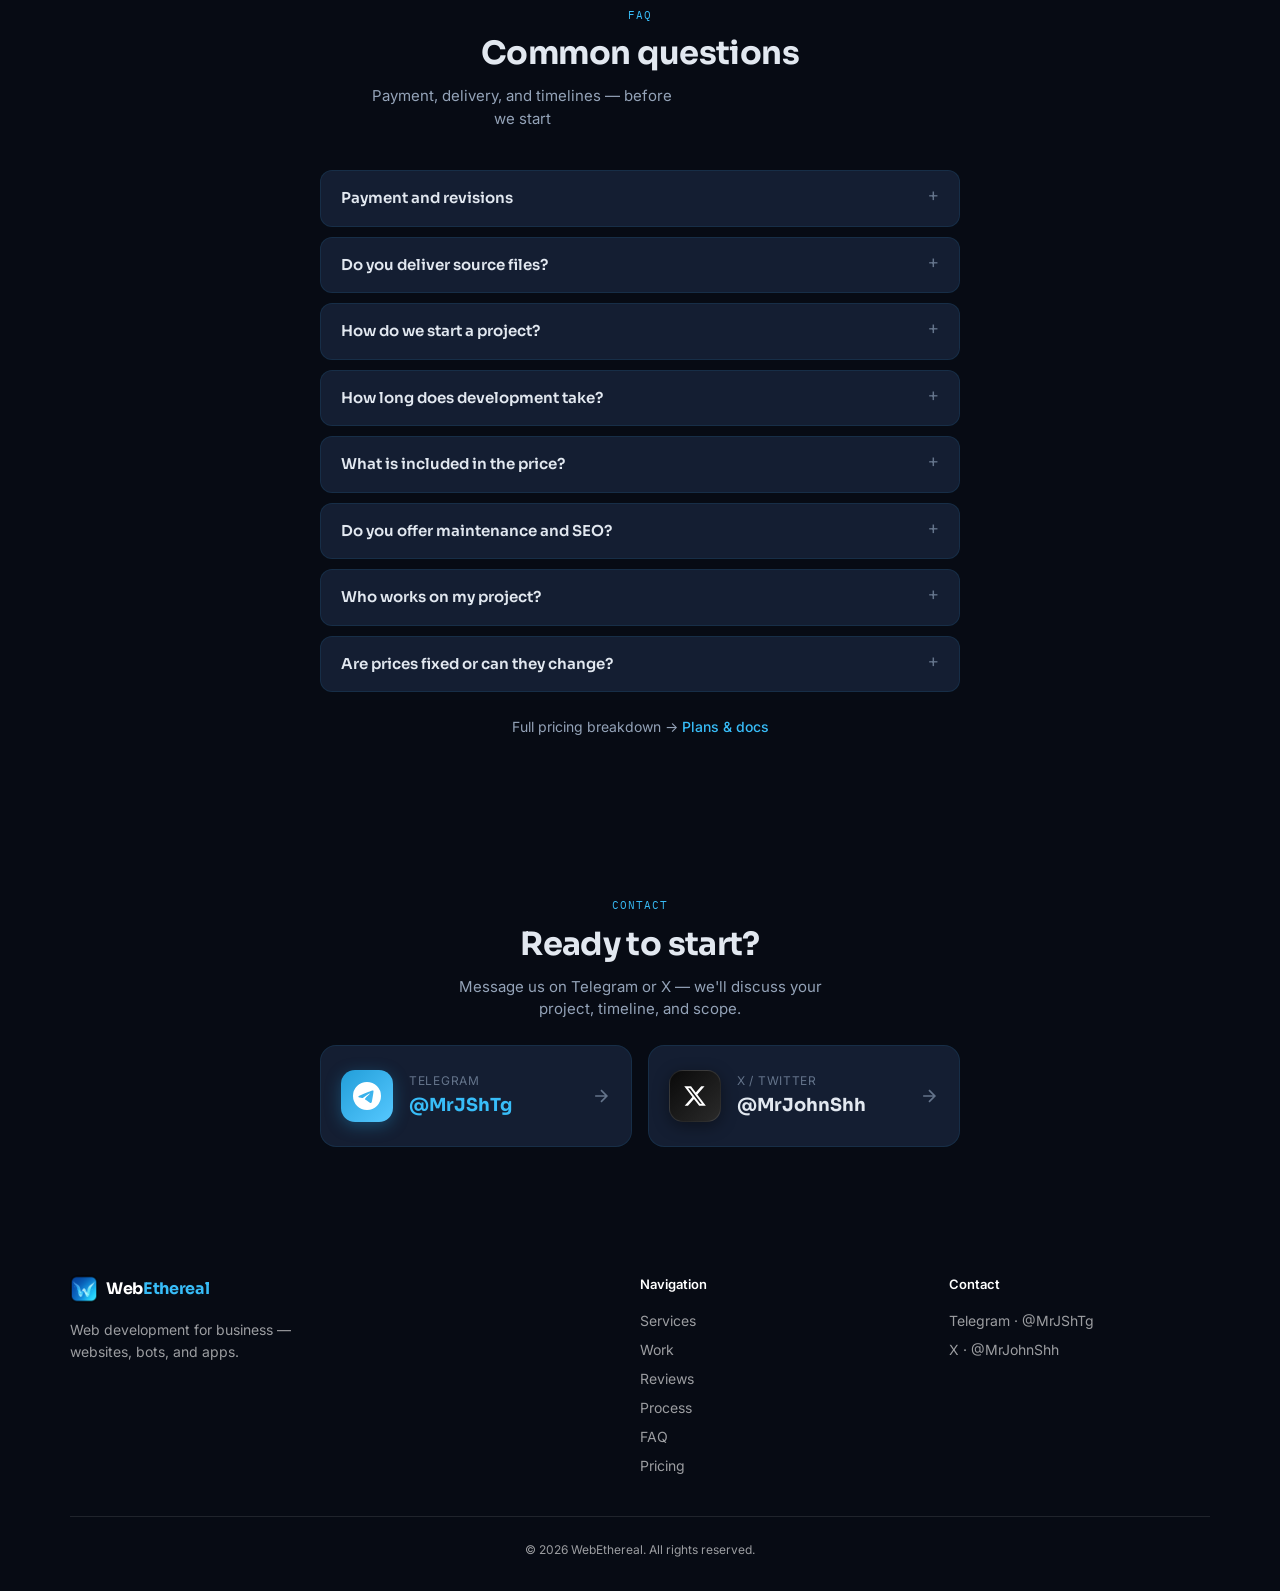
==== commit a5d9ae07: "Stack technologies in 3x3 grid with nine items Co-authored-by: Cursor <cursoragent@cursor.com>" ====
--- a/index.html
+++ b/index.html
@@ -493,12 +493,24 @@
               <div class="stack-info"><strong>Node.js</strong><span>Backend</span></div>
             </article>
             <article class="stack-card reveal">
+              <div class="stack-icon stack-icon--pg" aria-hidden="true">PG</div>
+              <div class="stack-info"><strong>PostgreSQL</strong><span>Database</span></div>
+            </article>
+            <article class="stack-card reveal">
               <div class="stack-icon stack-icon--tg" aria-hidden="true">TG</div>
               <div class="stack-info"><strong>Telegram</strong><span>Bots & Mini Apps</span></div>
             </article>
             <article class="stack-card reveal">
+              <div class="stack-icon stack-icon--tailwind" aria-hidden="true">TW</div>
+              <div class="stack-info"><strong>Tailwind</strong><span>Styling</span></div>
+            </article>
+            <article class="stack-card reveal">
               <div class="stack-icon stack-icon--vercel" aria-hidden="true">▲</div>
               <div class="stack-info"><strong>Vercel</strong><span>Deploy</span></div>
+            </article>
+            <article class="stack-card reveal">
+              <div class="stack-icon stack-icon--github" aria-hidden="true">GH</div>
+              <div class="stack-info"><strong>GitHub</strong><span>Version control</span></div>
             </article>
           </div>
         </div>
--- a/css/styles.css
+++ b/css/styles.css
@@ -1557,15 +1557,20 @@
 
 .stack-grid {
   display: grid;
-  grid-template-columns: repeat(2, 1fr);
-  gap: 0.75rem;
+  grid-template-columns: repeat(3, 1fr);
+  gap: 0.625rem;
+  max-width: 36rem;
+  margin-inline: auto;
 }
 
 .stack-card {
   display: flex;
+  flex-direction: column;
   align-items: center;
-  gap: 0.875rem;
-  padding: 1rem 1.125rem;
+  justify-content: center;
+  gap: 0.625rem;
+  padding: 1rem 0.625rem;
+  text-align: center;
   background: var(--bg-card);
   border: 1px solid var(--border);
   border-radius: var(--radius-sm);
@@ -1593,8 +1598,11 @@
 .stack-icon--ts { background: linear-gradient(135deg, #3178c6, #235a97); font-size: 0.6875rem; }
 .stack-icon--figma { background: linear-gradient(135deg, #f24e1e, #a259ff); }
 .stack-icon--node { background: linear-gradient(135deg, #68a063, #3c873a); }
+.stack-icon--pg { background: linear-gradient(135deg, #336791, #1e4a66); font-size: 0.625rem; }
 .stack-icon--tg { background: linear-gradient(135deg, #229ED9, #6366f1); font-size: 0.625rem; }
+.stack-icon--tailwind { background: linear-gradient(135deg, #38bdf8, #0ea5e9); font-size: 0.625rem; }
 .stack-icon--vercel { background: linear-gradient(135deg, #fff, #666); color: #111; font-size: 1rem; }
+.stack-icon--github { background: linear-gradient(135deg, #2d333b, #0d1117); font-size: 0.625rem; }
 
 .stack-info {
   display: flex;
@@ -1611,6 +1619,7 @@
 }
 
 .stack-info span {
+  display: block;
   font-family: var(--font-mono);
   font-size: 0.625rem;
   color: var(--text-dim);
@@ -2331,8 +2340,23 @@
   .stack .section-desc { margin-inline: auto; }
 
   .stack-grid {
-    grid-template-columns: repeat(4, 1fr);
+    grid-template-columns: repeat(3, 1fr);
     gap: 1rem;
+    max-width: 52rem;
+  }
+
+  .stack-card {
+    flex-direction: row;
+    align-items: center;
+    justify-content: flex-start;
+    text-align: left;
+    padding: 1.125rem 1.25rem;
+    gap: 0.875rem;
+  }
+
+  .stack-icon {
+    width: 44px;
+    height: 44px;
   }
 
   .stack-card:hover {
